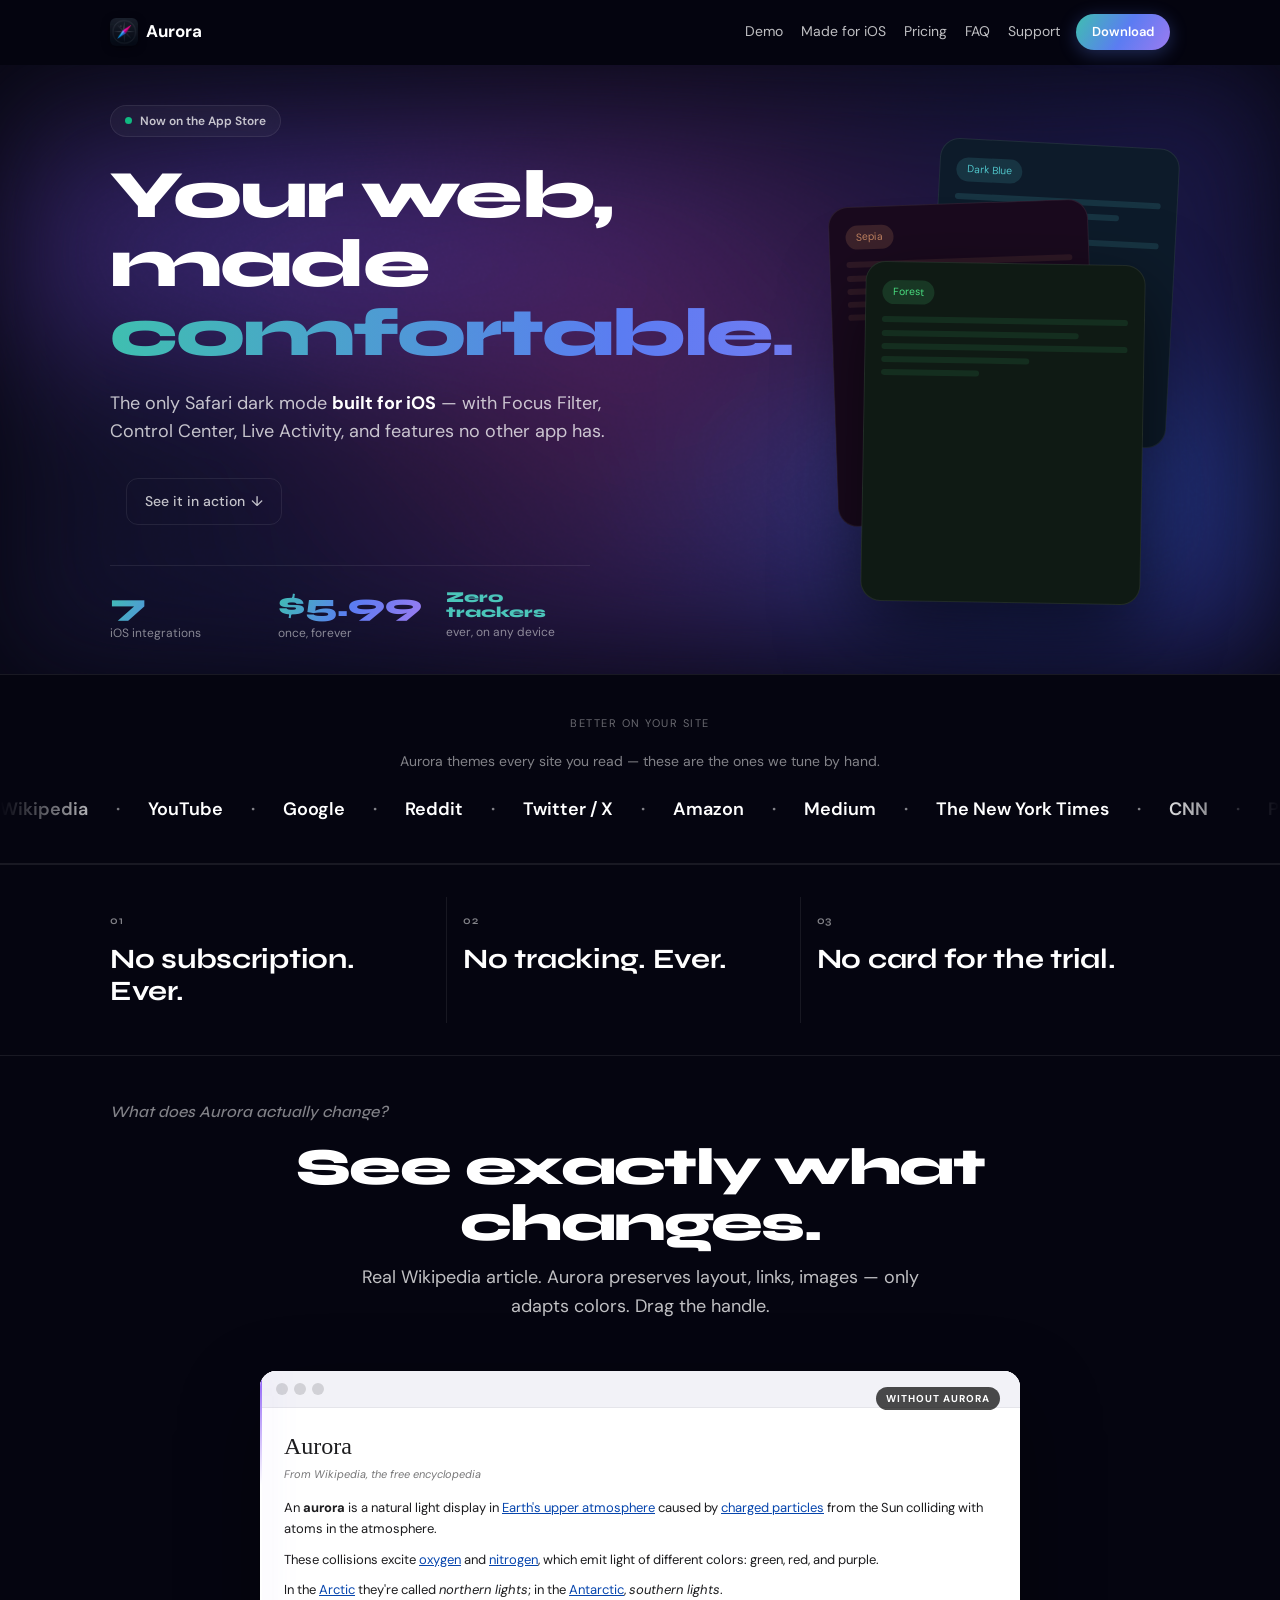
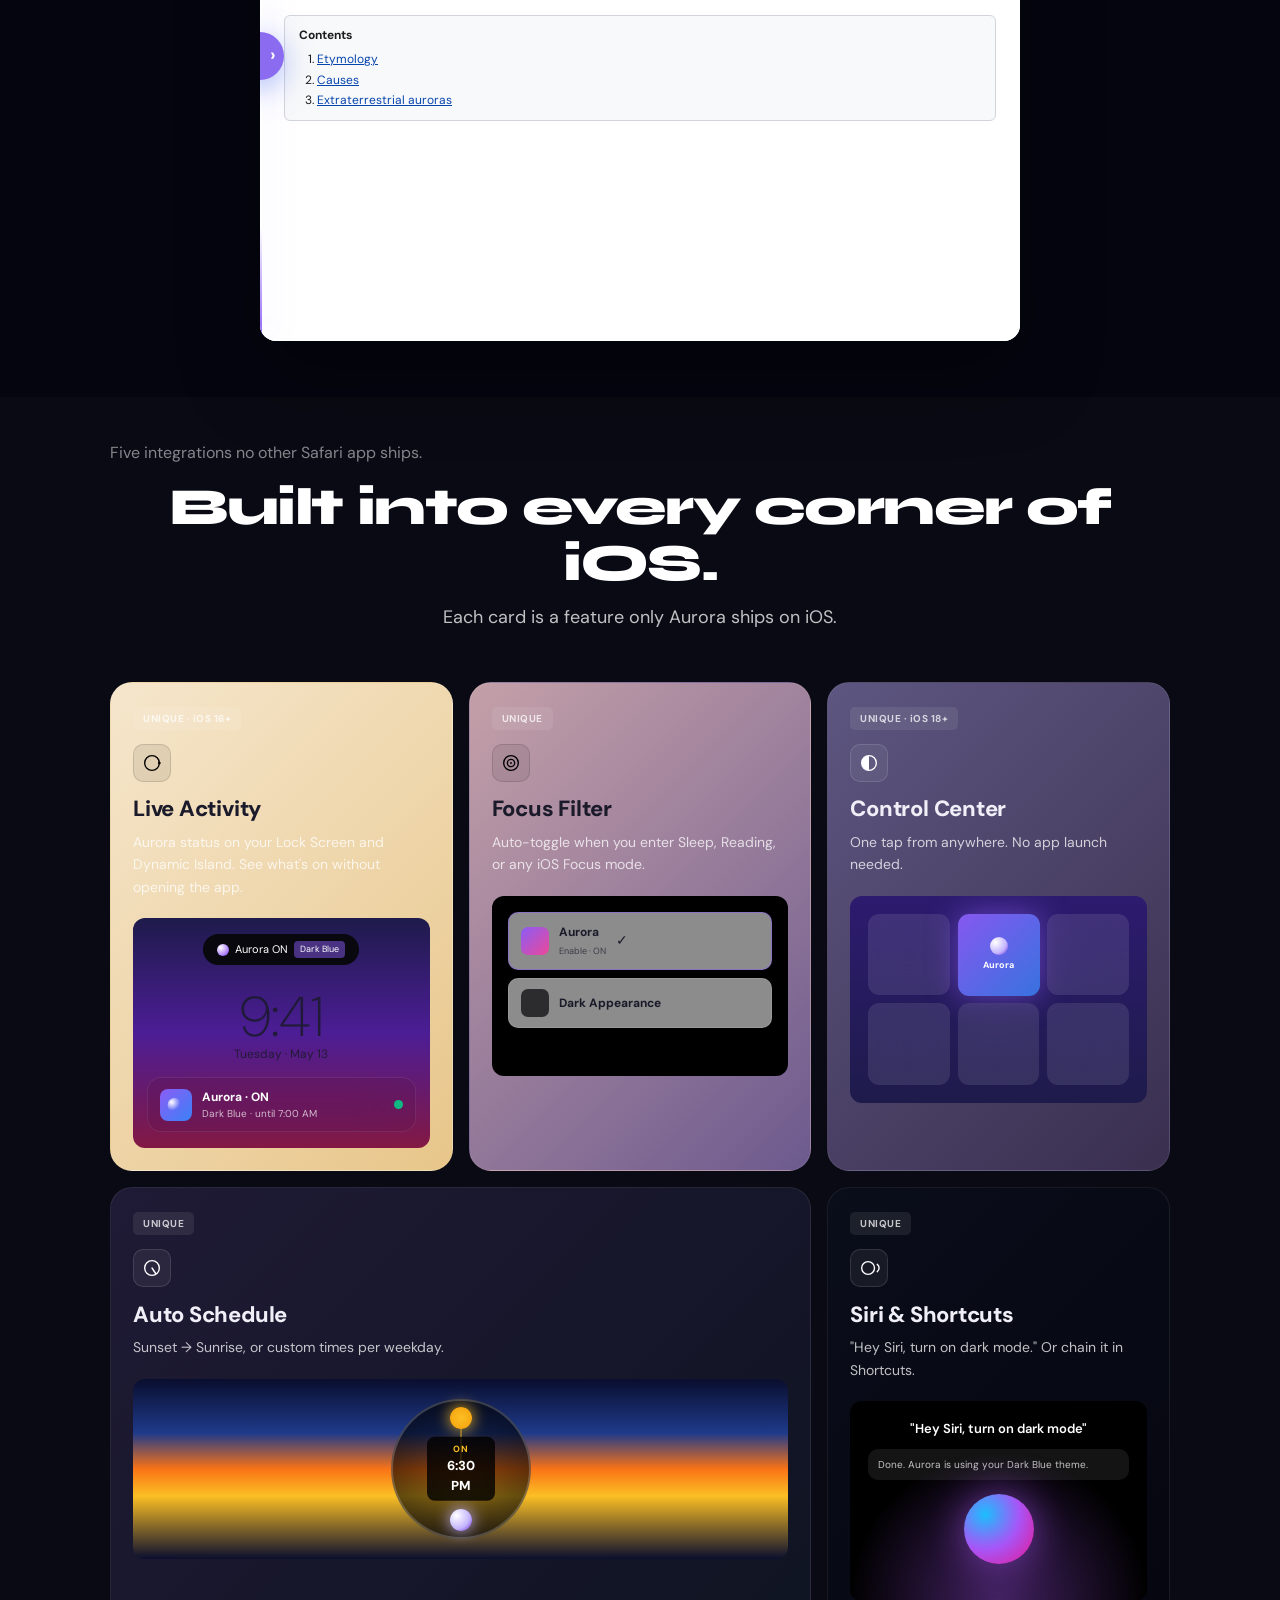
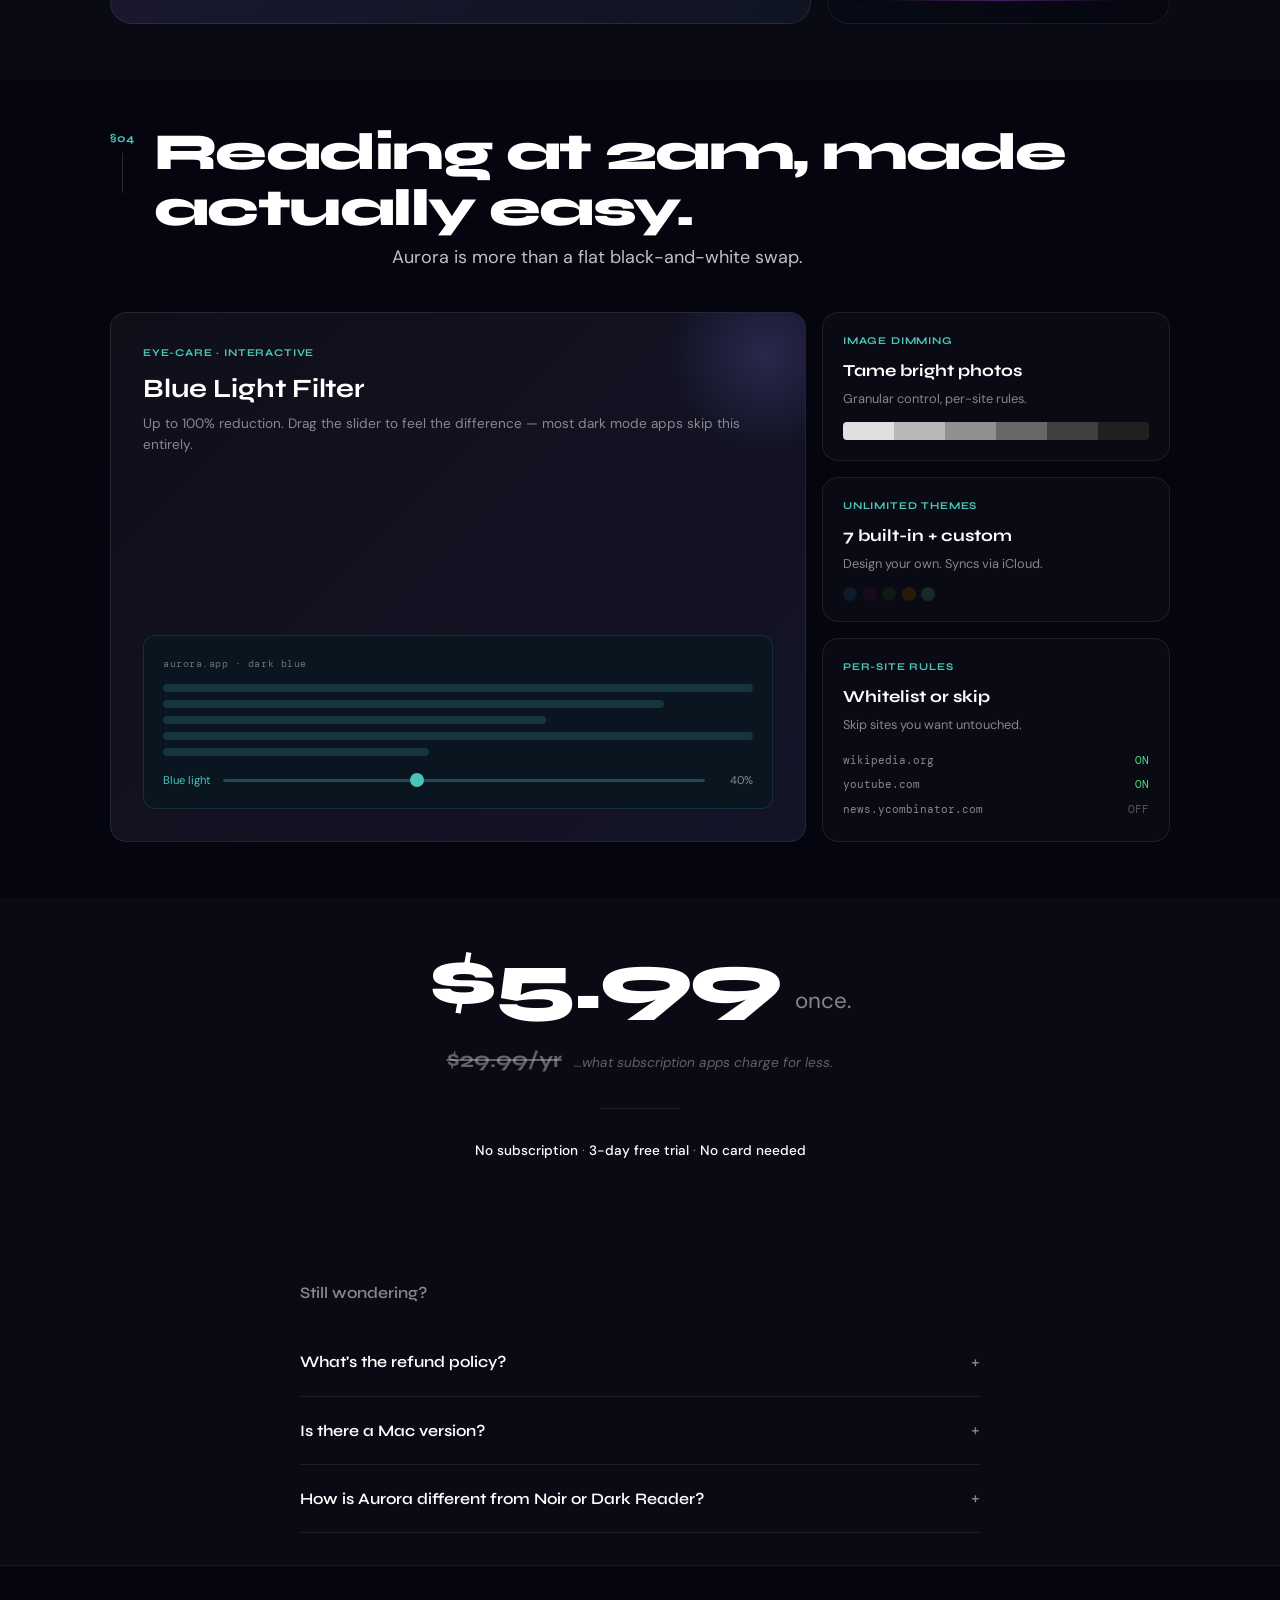
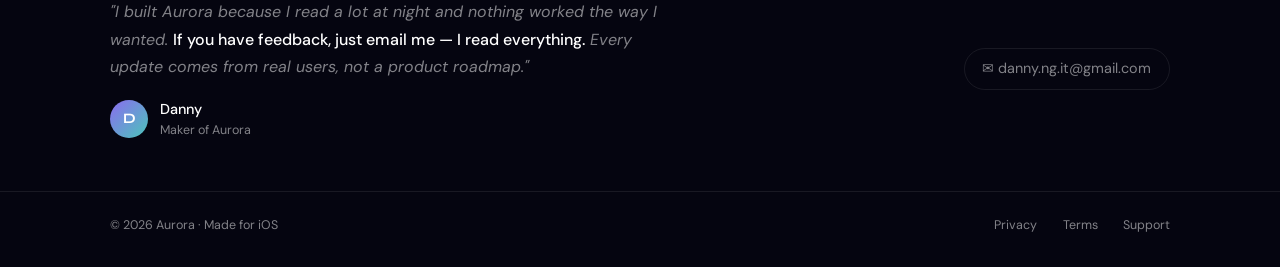
==== index.html @ 55539924 "feat: resolve P0" ====
<!DOCTYPE html>
<html lang="en" class="no-js">
<head>
  <meta charset="UTF-8">
  <meta name="viewport" content="width=device-width, initial-scale=1.0">
  <!-- Strip .no-js immediately so scroll-reveal content stays visible when JS is off/slow. -->
  <script>document.documentElement.classList.remove('no-js');</script>
  <title>Aurora — Safari Dark Themes for iOS</title>
  <meta name="description" content="The only Safari dark mode built for iOS — with Focus Filter, Control Center, Live Activity, and Auto Schedule. Pay once, $5.99 lifetime.">
  <meta name="robots" content="index, follow">

  <meta property="og:title" content="Aurora — Safari Dark Themes for iOS">
  <meta property="og:description" content="The only Safari dark mode built for iOS. Focus Filter, Control Center, Live Activity, Auto Schedule.">
  <meta property="og:type" content="website">
  <meta property="og:url" content="https://datnntqn.github.io/aurora-legal/">
  <meta property="og:image" content="https://datnntqn.github.io/aurora-legal/assets/aurora-icon.png">

  <meta name="twitter:card" content="summary_large_image">
  <meta name="twitter:title" content="Aurora — Safari Dark Themes for iOS">
  <meta name="twitter:description" content="The only Safari dark mode built for iOS.">

  <link rel="icon" type="image/png" href="assets/aurora-icon-128.png">
  <link rel="apple-touch-icon" href="assets/aurora-icon-180.png">
  <link rel="preconnect" href="https://fonts.googleapis.com">
  <link rel="preconnect" href="https://fonts.gstatic.com" crossorigin>
  <link href="https://fonts.googleapis.com/css2?family=Syne:wght@400;500;600;700;800&family=DM+Sans:ital,opsz,wght@0,9..40,300;0,9..40,400;0,9..40,500;0,9..40,700;1,9..40,300&family=DM+Mono:wght@400;500&display=swap" rel="stylesheet">
  <link rel="stylesheet" href="style.css">
</head>
<body>

<!-- NAV -->
<nav class="site-nav">
  <div class="container nav-inner">
    <a href="#hero" class="brand">
      <img src="assets/aurora-icon-128.png" alt="" class="brand-mark">
      <span>Aurora</span>
    </a>
    <div class="nav-links">
      <a href="#features">Demo</a>
      <a href="#made-for-ios">Made for iOS</a>
      <a href="#pricing">Pricing</a>
      <a href="#faq">FAQ</a>
      <a href="support.html">Support</a>
    </div>
    <a href="https://apps.apple.com/us/app/aurora-safari-dark-themes/id6751903540" class="nav-download" data-magnetic>Download</a>
  </div>
</nav>

<!-- HERO — 2 column on desktop, smaller title -->
<header id="hero" class="hero hero-v2">
  <div class="hero-mesh"></div>
  <div class="hero-grain"></div>
  <div class="container hero-v2-inner">

    <div class="hero-copy">
      <div class="hero-eyebrow">
        <span class="hero-dot"></span>
        <span>Now on the App Store</span>
      </div>
      <h1 class="hero-title-v2">
        <span class="word">Your</span>
        <span class="word">web,</span>
        <span class="word">made</span>
        <span class="word gradient-text">comfortable.</span>
      </h1>
      <p class="hero-sub-v2">
        The only Safari dark mode <strong>built for iOS</strong> — with Focus Filter,
        Control Center, Live Activity, and features no other app has.
      </p>

      <div class="hero-cta-v2">
        <a href="https://apps.apple.com/us/app/aurora-safari-dark-themes/id6751903540" class="cta-app-store" data-magnetic>
          <img src="assets/app-store-badge.svg" alt="Download on the App Store" height="52">
        </a>
        <a href="#features" class="cta-secondary cta-link">
          <span>See it in action</span>
          <span class="arrow">↓</span>
        </a>
      </div>

      <div class="hero-stats">
        <div class="hero-stat">
          <div class="hero-stat-num" data-counter="7">0</div>
          <div class="hero-stat-label">iOS integrations</div>
        </div>
        <div class="hero-stat">
          <div class="hero-stat-num">$5.99</div>
          <div class="hero-stat-label">once, forever</div>
        </div>
        <div class="hero-stat">
          <div class="hero-stat-num stat-privacy">Zero trackers</div>
          <div class="hero-stat-label">ever, on any device</div>
        </div>
      </div>
    </div>

    <div class="hero-visual">
      <div class="theme-stack">
        <div class="theme-card c1">
          <div class="tc-pill">Dark Blue</div>
          <div class="tc-bar"></div>
          <div class="tc-bar m"></div>
          <div class="tc-bar s"></div>
          <div class="tc-bar"></div>
          <div class="tc-bar t"></div>
        </div>
        <div class="theme-card c2">
          <div class="tc-pill">Sepia</div>
          <div class="tc-bar"></div>
          <div class="tc-bar s"></div>
          <div class="tc-bar m"></div>
          <div class="tc-bar t"></div>
          <div class="tc-bar"></div>
        </div>
        <div class="theme-card c3">
          <div class="tc-pill">Forest</div>
          <div class="tc-bar"></div>
          <div class="tc-bar m"></div>
          <div class="tc-bar"></div>
          <div class="tc-bar s"></div>
          <div class="tc-bar t"></div>
        </div>
      </div>
    </div>

  </div>
</header>

<!-- BETTER ON YOUR SITE — supported-sites marquee -->
<section class="marquee-section">
  <p class="marquee-label">Better on your site</p>
  <p class="marquee-sub">Aurora themes every site you read — these are the ones we tune by hand.</p>
  <div class="marquee">
    <div class="marquee-track">
      <span>Wikipedia</span><span>·</span>
      <span>YouTube</span><span>·</span>
      <span>Google</span><span>·</span>
      <span>Reddit</span><span>·</span>
      <span>Twitter / X</span><span>·</span>
      <span>Amazon</span><span>·</span>
      <span>Medium</span><span>·</span>
      <span>The New York Times</span><span>·</span>
      <span>CNN</span><span>·</span>
      <span>Pinterest</span><span>·</span>
      <span>IMDb</span><span>·</span>
      <span>Walmart</span><span>·</span>
      <span>Etsy</span><span>·</span>
      <span>Slack</span><span>·</span>
      <!-- duplicate for seamless loop -->
      <span>Wikipedia</span><span>·</span>
      <span>YouTube</span><span>·</span>
      <span>Google</span><span>·</span>
      <span>Reddit</span><span>·</span>
      <span>Twitter / X</span><span>·</span>
      <span>Amazon</span><span>·</span>
      <span>Medium</span><span>·</span>
      <span>The New York Times</span><span>·</span>
      <span>CNN</span><span>·</span>
      <span>Pinterest</span><span>·</span>
      <span>IMDb</span><span>·</span>
      <span>Walmart</span><span>·</span>
      <span>Etsy</span><span>·</span>
      <span>Slack</span>
    </div>
  </div>
</section>

<!-- MANIFESTO — three refusals -->
<section class="manifesto">
  <div class="container manifesto-grid">
    <div class="manifesto-item">
      <div class="manifesto-num">01</div>
      <div class="manifesto-statement">No subscription. Ever.</div>
    </div>
    <div class="manifesto-item">
      <div class="manifesto-num">02</div>
      <div class="manifesto-statement">No tracking. Ever.</div>
    </div>
    <div class="manifesto-item">
      <div class="manifesto-num">03</div>
      <div class="manifesto-statement">No card for the trial.</div>
    </div>
  </div>
</section>

<!-- SEE THE DIFFERENCE — Drag slider -->
<section id="features" class="section-demo section-v2" data-reveal>
  <div class="container">
    <div class="eyebrow-question"><em>What does Aurora actually change?</em></div>
    <h2 class="section-title-v2">See exactly what changes.</h2>
    <p class="section-sub-v2">Real Wikipedia article. Aurora preserves layout, links, images — only adapts colors. Drag the handle.</p>

    <div class="compare-wrap">
      <div class="compare" id="compare">
        <!-- Light layer (bottom) -->
        <div class="compare-side compare-light">
          <div class="compare-label">Without Aurora</div>
          <div class="compare-browser">
            <div class="compare-bar"><span></span><span></span><span></span></div>
            <div class="compare-content compare-content-light">
              <h3>Aurora</h3>
              <p class="muted">From Wikipedia, the free encyclopedia</p>
              <p>An <strong>aurora</strong> is a natural light display in <a>Earth's upper atmosphere</a> caused by <a>charged particles</a> from the Sun colliding with atoms in the atmosphere.</p>
              <p>These collisions excite <a>oxygen</a> and <a>nitrogen</a>, which emit light of different colors: green, red, and purple.</p>
              <p>In the <a>Arctic</a> they're called <em>northern lights</em>; in the <a>Antarctic</a>, <em>southern lights</em>.</p>
              <div class="compare-callout">
                <strong>Contents</strong>
                <ol><li><a>Etymology</a></li><li><a>Causes</a></li><li><a>Extraterrestrial auroras</a></li></ol>
              </div>
            </div>
          </div>
        </div>
        <!-- Dark layer (top, clipped) -->
        <div class="compare-side compare-dark">
          <div class="compare-label dark-label">With Aurora · Dark Blue</div>
          <div class="compare-browser dark">
            <div class="compare-bar dark"><span></span><span></span><span></span></div>
            <div class="compare-content compare-content-dark">
              <h3>Aurora</h3>
              <p class="muted">From Wikipedia, the free encyclopedia</p>
              <p>An <strong>aurora</strong> is a natural light display in <a>Earth's upper atmosphere</a> caused by <a>charged particles</a> from the Sun colliding with atoms in the atmosphere.</p>
              <p>These collisions excite <a>oxygen</a> and <a>nitrogen</a>, which emit light of different colors: green, red, and purple.</p>
              <p>In the <a>Arctic</a> they're called <em>northern lights</em>; in the <a>Antarctic</a>, <em>southern lights</em>.</p>
              <div class="compare-callout dark">
                <strong>Contents</strong>
                <ol><li><a>Etymology</a></li><li><a>Causes</a></li><li><a>Extraterrestrial auroras</a></li></ol>
              </div>
            </div>
          </div>
        </div>
        <!-- Drag handle -->
        <div class="compare-handle" id="compare-handle">
          <div class="compare-handle-bar"></div>
          <div class="compare-handle-knob">
            <span class="arrow-left">‹</span>
            <span class="arrow-right">›</span>
          </div>
        </div>
      </div>
    </div>
  </div>
</section>

<!-- MADE FOR iOS — Bento grid -->
<section id="made-for-ios" class="section-ios section-v2">
  <div class="container">
    <p class="eyebrow-sentence">Five integrations no other Safari app ships.</p>
    <h2 class="section-title-v2">Built into every corner of iOS.</h2>
    <p class="section-sub-v2">Each card is a feature only Aurora ships on iOS.</p>

    <div class="bento">
      <!-- Big card: Live Activity (spans 2x1 on desktop) -->
      <article class="bento-card bento-1" data-reveal data-tilt>
        <span class="bento-tag">UNIQUE · iOS 16+</span>
        <div class="moon-icon">
          <img src="assets/icons/moon-1.svg" alt="">
        </div>
        <h3 class="bento-h">
          Live Activity
        </h3>
        <p class="bento-p">Aurora status on your Lock Screen and Dynamic Island. See what's on without opening the app.</p>
        <div class="bento-mockup bento-mockup-lock">
          <div class="bento-island">
            <span class="bento-island-moon"></span>
            <span class="bento-island-text">Aurora ON</span>
            <span class="bento-island-pill">Dark Blue</span>
          </div>
          <div class="bento-lock-time">9:41</div>
          <div class="bento-lock-date">Tuesday · May 13</div>
          <div class="bento-live">
            <div class="bento-live-icon"></div>
            <div class="bento-live-text">
              <div class="bento-live-t">Aurora · ON</div>
              <div class="bento-live-s">Dark Blue · until 7:00 AM</div>
            </div>
            <div class="bento-live-dot"></div>
          </div>
        </div>
      </article>

      <!-- Focus Filter -->
      <article class="bento-card bento-2" data-reveal data-tilt>
        <span class="bento-tag">UNIQUE</span>
        <div class="moon-icon">
          <img src="assets/icons/moon-2.svg" alt="">
        </div>
        <h3 class="bento-h">
          Focus Filter
        </h3>
        <p class="bento-p">Auto-toggle when you enter Sleep, Reading, or any iOS Focus mode.</p>
        <div class="bento-mockup bento-mockup-focus">
          <div class="bento-focus-row">
            <div class="bento-focus-icon"></div>
            <div class="bento-focus-label">
              <strong>Aurora</strong>
              <span>Enable · ON</span>
            </div>
            <span class="bento-focus-check">✓</span>
          </div>
          <div class="bento-focus-row dim">
            <div class="bento-focus-icon dim"></div>
            <div class="bento-focus-label">
              <strong>Dark Appearance</strong>
            </div>
          </div>
        </div>
      </article>

      <!-- Control Center -->
      <article class="bento-card bento-3" data-reveal data-tilt>
        <span class="bento-tag">UNIQUE · iOS 18+</span>
        <div class="moon-icon">
          <img src="assets/icons/moon-3.svg" alt="">
        </div>
        <h3 class="bento-h">
          Control Center
        </h3>
        <p class="bento-p">One tap from anywhere. No app launch needed.</p>
        <div class="bento-mockup bento-mockup-cc">
          <div class="bento-cc-grid">
            <div class="bento-cc-tile"></div>
            <div class="bento-cc-tile bento-cc-aurora">
              <div class="bento-cc-moon"></div>
              <span>Aurora</span>
            </div>
            <div class="bento-cc-tile"></div>
            <div class="bento-cc-tile"></div>
            <div class="bento-cc-tile"></div>
            <div class="bento-cc-tile"></div>
          </div>
        </div>
      </article>

      <!-- Auto Schedule -->
      <article class="bento-card bento-4" data-reveal data-tilt>
        <span class="bento-tag">UNIQUE</span>
        <div class="moon-icon">
          <img src="assets/icons/moon-4.svg" alt="">
        </div>
        <h3 class="bento-h">
          Auto Schedule
        </h3>
        <p class="bento-p">Sunset → Sunrise, or custom times per weekday.</p>
        <div class="bento-mockup bento-mockup-sched">
          <div class="bento-clock">
            <div class="bento-clock-hand"></div>
            <div class="bento-clock-sun"></div>
            <div class="bento-clock-moon"></div>
            <div class="bento-clock-center">
              <div class="bento-clock-label">ON</div>
              <div class="bento-clock-time">6:30 PM</div>
            </div>
          </div>
        </div>
      </article>

      <!-- Siri & Shortcuts -->
      <article class="bento-card bento-5" data-reveal data-tilt>
        <span class="bento-tag">UNIQUE</span>
        <div class="moon-icon">
          <img src="assets/icons/moon-5.svg" alt="">
        </div>
        <h3 class="bento-h">
          Siri &amp; Shortcuts
        </h3>
        <p class="bento-p">"Hey Siri, turn on dark mode." Or chain it in Shortcuts.</p>
        <div class="bento-mockup bento-mockup-siri">
          <div class="bento-siri-quote">"Hey Siri, turn on dark mode"</div>
          <div class="bento-siri-reply">Done. Aurora is using your Dark Blue theme.</div>
          <div class="bento-siri-orb"></div>
        </div>
      </article>
    </div>
  </div>
</section>

<!-- EYE CARE -->
<section class="section-eyecare section-v2">
  <div class="container">
    <div class="section-marker-wrap">
      <div class="section-marker">
        <div class="section-marker-num">§04</div>
        <div class="section-marker-rule"></div>
      </div>
      <div>
        <h2 class="section-title-v2 eyecare-headline">Reading at 2am, made actually easy.</h2>
        <p class="section-sub-v2 eyecare-sub">Aurora is more than a flat black-and-white swap.</p>
      </div>
    </div>

    <div class="eyecare-grid">
      <!-- Hero feature: Blue Light Filter with live interactive slider -->
      <div class="feat-card hero" id="blfDemo" data-reveal>
        <div>
          <div class="feat-label">Eye-care · Interactive</div>
          <h3 class="feat-title">Blue Light Filter</h3>
          <p class="feat-desc">Up to 100% reduction. Drag the slider to feel the difference — most dark mode apps skip this entirely.</p>
        </div>
        <div class="blf-demo">
          <div class="blf-url">aurora.app · dark blue</div>
          <div class="blf-line" id="l1"></div>
          <div class="blf-line m" id="l2"></div>
          <div class="blf-line s" id="l3"></div>
          <div class="blf-line" id="l4"></div>
          <div class="blf-line t" id="l5"></div>
          <div class="blf-row">
            <label class="blf-row-label" for="blfSlider">Blue light</label>
            <input type="range" class="blf-slider" id="blfSlider" min="0" max="100" value="40">
            <span class="blf-pct" id="blfPct">40%</span>
          </div>
        </div>
      </div>

      <div class="support-stack">
        <div class="feat-card sm" data-reveal>
          <div class="feat-label">Image Dimming</div>
          <h4 class="feat-title sm">Tame bright photos</h4>
          <p class="feat-desc sm">Granular control, per-site rules.</p>
          <div class="cue-swatches">
            <div style="background:#E0E0E0;"></div>
            <div style="background:#B8B8B8;"></div>
            <div style="background:#909090;"></div>
            <div style="background:#686868;"></div>
            <div style="background:#404040;"></div>
            <div style="background:#202020;"></div>
          </div>
        </div>
        <div class="feat-card sm" data-reveal>
          <div class="feat-label">Unlimited Themes</div>
          <h4 class="feat-title sm">7 built-in + custom</h4>
          <p class="feat-desc sm">Design your own. Syncs via iCloud.</p>
          <div class="cue-dots">
            <div style="background:#0D1B2A;"></div>
            <div style="background:#1A0A1E;"></div>
            <div style="background:#0F1A14;"></div>
            <div style="background:#2A1A0D;"></div>
            <div style="background:#1A2A28;"></div>
          </div>
        </div>
        <div class="feat-card sm" data-reveal>
          <div class="feat-label">Per-Site Rules</div>
          <h4 class="feat-title sm">Whitelist or skip</h4>
          <p class="feat-desc sm">Skip sites you want untouched.</p>
          <div class="cue-list">
            <div><span>wikipedia.org</span> <span class="on">ON</span></div>
            <div><span>youtube.com</span> <span class="on">ON</span></div>
            <div><span>news.ycombinator.com</span> <span class="off">OFF</span></div>
          </div>
        </div>
      </div>
    </div>
  </div>
</section>

<!-- PRICING -->
<section id="pricing" class="section-pricing section-v2">
  <div class="container">
    <div class="price-block">
      <div class="price-row-main">
        <div class="price-main">$5.99</div>
        <div class="price-once">once.</div>
      </div>
      <div class="price-compare">
        <div class="price-strike">$29.99/yr</div>
        <div class="price-caption">…what subscription apps charge for less.</div>
      </div>
      <div class="price-divider"></div>
      <p class="price-guarantees"><b>No subscription</b> · <b>3-day free trial</b> · <b>No card needed</b></p>
      <a href="https://apps.apple.com/us/app/aurora-safari-dark-themes/id6751903540" class="price-cta" data-magnetic>
        <img src="assets/app-store-badge.svg" alt="Download on the App Store" height="48">
      </a>
    </div>

    <div id="faq" class="faq-block">
      <div class="faq-eyebrow">Still wondering?</div>
      <details class="faq-item" data-reveal>
        <summary>What's the refund policy?</summary>
        <p>Standard Apple App Store refund policy. The 3-day free trial requires no payment info, so you can try before you buy.</p>
      </details>
      <details class="faq-item" data-reveal>
        <summary>Is there a Mac version?</summary>
        <p>Currently iOS and iPadOS only. Mac support is being evaluated.</p>
      </details>
      <details class="faq-item" data-reveal>
        <summary>How is Aurora different from Noir or Dark Reader?</summary>
        <p>Aurora is the only Safari dark mode built specifically for iOS — with Focus Filter, Control Center widget, Live Activity, Auto Schedule, and Siri/Shortcuts integration. Tested and stable on iOS 18+.</p>
      </details>
    </div>
  </div>
</section>

<!-- FOUNDER NOTE -->
<section class="founder-section">
  <div class="container founder-inner">
    <div class="founder-quote">
      <p>"I built Aurora because I read a lot at night and nothing worked the way I wanted.
        <strong>If you have feedback, just email me — I read everything.</strong>
        Every update comes from real users, not a product roadmap."</p>
      <div class="founder-sig">
        <div class="founder-avatar">D</div>
        <div>
          <div class="founder-name">Danny</div>
          <div class="founder-handle">Maker of Aurora</div>
        </div>
      </div>
    </div>
    <div class="founder-contact">
      <a href="mailto:danny.ng.it@gmail.com">✉ danny.ng.it@gmail.com</a>
    </div>
  </div>
</section>

<!-- MINIMAL FOOTER -->
<footer class="site-footer-min">
  <div class="container site-footer-inner">
    <div>© 2026 Aurora · Made for iOS</div>
    <div class="site-footer-links">
      <a href="privacy.html">Privacy</a>
      <a href="terms.html">Terms</a>
      <a href="support.html">Support</a>
    </div>
  </div>
</footer>

<script src="script.js"></script>
</body>
</html>
---- style.css ----
/* ==========================================================================
   safari-legal — shared stylesheet for Aurora marketing + legal site
   Vanilla CSS, no framework. Aurora dark gradient theme.
   ========================================================================== */

/* ---------- 1. Color tokens ---------- */
:root {
  --bg-base: #050510;
  --bg-elevated: #0a0a14;
  --bg-gradient-1: #1e1b4b;
  --bg-gradient-2: #4c1d95;
  --bg-card: rgba(255,255,255,0.04);
  --bg-card-hover: rgba(255,255,255,0.06);
  --border-card: rgba(255,255,255,0.08);
  --border-strong: rgba(255,255,255,0.15);

  --brand-blue: #3b82f6;
  --brand-purple: #8b5cf6;
  --brand-pink: #ec4899;
  --brand-cyan: #06b6d4;
  --brand-yellow: #fbbf24;
  --brand-orange: #f59e0b;
  --brand-green: #10b981;
  --brand-teal: #14b8a6;
  --brand-red: #ef4444;

  --text-primary: #ffffff;
  --text-secondary: rgba(255,255,255,0.75);
  --text-tertiary: rgba(255,255,255,0.5);
  --text-muted: rgba(255,255,255,0.4);

  --accent-link: #4d8fff;
  --success: #10b981;
  --danger: #ef4444;

  --radius-sm: 8px;
  --radius-md: 12px;
  --radius-lg: 16px;
  --radius-xl: 22px;
  --radius-2xl: 32px;

  /* Short aliases used by the redesign's new sections (manifesto, hero
     theme-stack, iOS bento, eye-care, pricing, founder). Map onto the
     longer brand tokens above so the design system stays single-sourced. */
  --bg: var(--bg-base);
  --bg2: var(--bg-elevated);
  --bg3: var(--bg-card);
  --border: var(--border-card);
  --text: var(--text-primary);
  --muted: var(--text-tertiary);
  --accent: #8b6cf0;          /* single solid brand accent (slightly desaturated violet) */
  --accent2: #4bc5ba;         /* secondary accent — calm aurora teal, <80% sat */
  --pink: var(--brand-pink);

  /* The one canonical Aurora gradient — northern-lights teal → indigo → violet.
     Used ONLY in the hero and the primary download CTA. Everything else uses a
     single solid accent so the gradient stays a signature, not a default. */
  --aurora-grad: linear-gradient(120deg, #3fbfb0 0%, #5b7cf2 52%, #9b7bf0 100%);

  /* Tinted shadow + focus ring, so depth carries the brand hue instead of pure black. */
  --shadow-brand: 24px rgba(91,124,242,0.28);
  --focus-ring: #7c8cff;
}

/* ---------- 2. Reset / base ---------- */
*, *::before, *::after { box-sizing: border-box; }
html { scroll-behavior: smooth; }
body {
  margin: 0;
  font-family: 'DM Sans', -apple-system, BlinkMacSystemFont, "Segoe UI", Roboto, sans-serif;
  background: var(--bg-base);
  color: var(--text-primary);
  line-height: 1.5;
  -webkit-font-smoothing: antialiased;
  text-rendering: optimizeLegibility;
}
a { color: inherit; text-decoration: none; }
img { max-width: 100%; height: auto; display: block; }
button { font-family: inherit; cursor: pointer; }

/* Keyboard focus ring — visible for tab users, suppressed for mouse clicks. */
:focus-visible {
  outline: 2px solid var(--focus-ring);
  outline-offset: 3px;
  border-radius: 4px;
}

/* ---------- 3. Typography ---------- */
h1, h2, h3, h4 { margin: 0; line-height: 1.2; font-weight: 800; }
p { margin: 0; }

/* ---------- 4. Layout container ---------- */
.container {
  max-width: 1100px;
  margin: 0 auto;
  padding: 0 20px;
}

/* ---------- 5. Nav bar (sticky) ---------- */
.site-nav {
  position: sticky;
  top: 0;
  z-index: 100;
  background: rgba(5,5,16,0.7);
  backdrop-filter: blur(20px);
  -webkit-backdrop-filter: blur(20px);
  border-bottom: 1px solid transparent;
  transition: background 0.3s, border-color 0.3s;
}
.site-nav.scrolled {
  background: rgba(5,5,16,0.92);
  border-bottom-color: var(--border-card);
}
.nav-inner {
  display: flex;
  align-items: center;
  gap: 16px;
  padding-top: 14px;
  padding-bottom: 14px;
}
.brand {
  display: flex;
  align-items: center;
  gap: 8px;
  font-weight: 700;
  font-size: 17px;
}
.brand-mark {
  width: 28px;
  height: 28px;
  border-radius: 6px;
  box-shadow: 0 2px 8px rgba(0,0,0,0.4);
}
.nav-links {
  display: flex;
  gap: 18px;
  margin-left: auto;
  font-size: 14px;
  color: var(--text-secondary);
}
.nav-links a:hover { color: var(--text-primary); }
.nav-download {
  background: var(--aurora-grad);
  color: white;
  padding: 8px 16px;
  border-radius: 999px;
  font-size: 13px;
  font-weight: 600;
  box-shadow: 0 4px 18px rgba(91,124,242,0.32);
  transition: transform 0.2s, box-shadow 0.2s;
}
.nav-download:hover {
  transform: translateY(-1px);
  box-shadow: 0 8px 26px rgba(91,124,242,0.42);
}
.nav-download:active { transform: translateY(0); }
@media (max-width: 768px) {
  .nav-links { display: none; }
}

/* ---------- 6. Hero section ---------- */
.hero {
  position: relative;
  background: linear-gradient(135deg, var(--bg-elevated) 0%, var(--bg-gradient-1) 40%, var(--bg-gradient-2) 100%);
  padding: 36px 0 24px;
  overflow: hidden;
}
.cta-app-store {
  display: inline-block;
  position: relative;
  overflow: hidden;
  border-radius: var(--radius-md);
}
.cta-app-store::after {
  content: "";
  position: absolute;
  inset: 0;
  background: linear-gradient(90deg, transparent, rgba(255,255,255,0.15), transparent);
  transform: translateX(-100%);
  animation: sweep 3.5s infinite;
  pointer-events: none;
}
.cta-secondary {
  color: var(--text-secondary);
  font-size: 14px;
  font-weight: 500;
  padding: 8px 14px;
  border: 1px solid var(--border-card);
  border-radius: var(--radius-md);
}
.cta-secondary:hover { background: var(--bg-card); }


/* ---------- 7. Section common ---------- */
.section-title {
  font-family: 'Syne', sans-serif;
  font-size: clamp(28px, 4vw, 38px);
  font-weight: 800;
  letter-spacing: -0.02em;
  text-align: center;
  margin-bottom: 8px;
  color: var(--text-primary);
}
.section-sub {
  font-size: 15px;
  color: var(--text-tertiary);
  text-align: center;
  max-width: 560px;
  margin: 0 auto 36px;
}
.section-badge-only-aurora {
  display: inline-block;
  font-size: 11px;
  font-weight: 800;
  letter-spacing: 1px;
  padding: 5px 12px;
  border-radius: 6px;
  background: linear-gradient(90deg, var(--brand-yellow), var(--brand-orange));
  color: black;
  margin-bottom: 14px;
}

/* Center alignment helper */
.center { text-align: center; }

/* ---------- 8. Section padding ---------- */
.section-demo,
.section-ios,
.section-eyecare,
.section-pricing {
  padding: 36px 0;
}
.section-demo { background: var(--bg-base); }
.section-ios { background: var(--bg-elevated); }
.section-eyecare { background: var(--bg-base); }
.section-pricing {
  background: var(--bg-elevated);
  text-align: center;
}

.feat-icon { width: 24px; height: 24px; filter: invert(1) opacity(0.9); }

/* ---------- 10. Wikipedia link styles ---------- */
.wiki-link { color: #0645ad; text-decoration: underline; transition: color 0.6s; }
.iphone.dark .wiki-link { color: #4d8fff; }
.wiki-link-red { color: #ba0000; }
.iphone.dark .wiki-link-red { color: #ff7a7a; }


/* ---------- 15. Legal pages (privacy/terms/support) ---------- */
.legal-page {
  background: linear-gradient(180deg, var(--bg-elevated) 0%, var(--bg-base) 50%);
  padding: 60px 0 80px;
  min-height: 70vh;
}
.legal-container {
  max-width: 720px;
}
.legal-page h1 { font-size: 38px; margin-bottom: 8px; }
.legal-updated { color: var(--text-tertiary); font-size: 13px; margin-bottom: 32px; }
.legal-page section { margin-bottom: 28px; }
.legal-page section h2 { font-size: 20px; margin-bottom: 10px; color: var(--brand-purple); }
.legal-page section h2:hover { filter: brightness(1.2); }
.legal-page section p, .legal-page section li {
  font-size: 15px;
  color: var(--text-secondary);
  line-height: 1.7;
  margin-bottom: 10px;
}
.legal-page section ul { padding-left: 22px; }

/* Bug template (support page) */
.bug-template {
  background: rgba(0,0,0,0.3);
  border: 1px solid var(--border-card);
  border-radius: var(--radius-md);
  padding: 16px;
  font-family: "SF Mono", Monaco, monospace;
  font-size: 13px;
  color: var(--text-secondary);
  white-space: pre-wrap;
  margin: 16px 0;
}

/* ---------- 16. Animations ---------- */
@keyframes float {
  0%, 100% { transform: translateY(0); }
  50% { transform: translateY(-20px); }
}
@keyframes sweep {
  0%, 30% { transform: translateX(-100%); }
  60%, 100% { transform: translateX(200%); }
}
@keyframes orb-pulse {
  0%, 100% { transform: scale(1); }
  50% { transform: scale(1.08); }
}
@keyframes pulse-glow {
  0%, 100% { box-shadow: 0 0 0 0 rgba(139,92,246,0.6); }
  50% { box-shadow: 0 0 0 6px rgba(139,92,246,0); }
}

/* Scroll-reveal */
[data-reveal] {
  opacity: 0;
  transform: translateY(20px);
  transition: opacity 0.6s ease, transform 0.6s ease;
}
[data-reveal].in-view {
  opacity: 1;
  transform: translateY(0);
}

/* ---------- 17. Responsive tweaks ---------- */
@media (max-width: 600px) {
  .hero { padding: 28px 0 18px; }
}

/* ==========================================================================
   18. iOS UI mockups (inside Made-for-iOS phone-mini screens)
   ========================================================================== */

/* Focus Filter — iOS Settings screen */
.ios-settings {
  background: #000;
  color: white;
  padding: 38px 12px 12px;
  font-size: 10px;
}
.ios-status { display: flex; justify-content: space-between; font-size: 9px; opacity: 0.7; padding: 0 4px 8px; }
.ios-nav-back { color: #0a84ff; font-size: 11px; margin-bottom: 8px; }
.ios-title { font-size: 18px; font-weight: 700; margin-bottom: 12px; }
.ios-section-h { font-size: 9px; opacity: 0.5; text-transform: uppercase; margin: 8px 0 4px; padding-left: 8px; }
.ios-row {
  display: flex; align-items: center; gap: 8px;
  background: rgba(255,255,255,0.08);
  padding: 9px 10px;
  border-radius: 8px;
  margin-bottom: 4px;
  font-size: 11px;
}
.ios-row.aurora-row {
  background: linear-gradient(90deg, rgba(139,92,246,0.25), rgba(59,130,246,0.15));
  border: 1px solid rgba(139,92,246,0.5);
  animation: pulse-glow 2s infinite;
}
.ios-icon-square {
  width: 22px; height: 22px; border-radius: 5px;
  display: flex; align-items: center; justify-content: center;
  font-size: 12px; flex-shrink: 0;
}
.ios-icon-square.focus-icon { background: linear-gradient(135deg, var(--brand-purple), var(--brand-pink)); }
.ios-icon-square.sys-icon { background: #1c1c1e; }
.ios-row-body { flex: 1; }
.ios-row-title { font-weight: 600; }
.ios-row-sub { font-size: 8px; opacity: 0.7; }
.ios-check { color: var(--success); font-weight: 700; }
.ios-tip {
  margin-top: 10px;
  padding: 8px;
  background: rgba(139,92,246,0.15);
  border-radius: 6px;
  font-size: 8px;
  opacity: 0.85;
}

/* Control Center mockup */
.ios-cc {
  background: linear-gradient(180deg, #2d1b6f 0%, #1e1b4b 100%);
  padding: 38px 12px 12px;
  position: relative;
  color: white;
}
.cc-statusbar { display: flex; justify-content: space-between; font-size: 10px; padding: 0 4px 12px; }
.cc-grid { display: grid; gap: 8px; }
.cc-slider {
  background: rgba(120,120,128,0.4);
  border-radius: 12px;
  height: 22px;
  position: relative;
  backdrop-filter: blur(20px);
}
.cc-slider::after {
  content: ""; position: absolute; left: 4px; right: 50%; top: 4px; bottom: 4px;
  background: white; border-radius: 8px;
}
.cc-toggle-row { display: grid; grid-template-columns: 1fr 1fr 1fr; gap: 6px; }
.cc-toggle {
  background: rgba(120,120,128,0.3);
  border-radius: 12px;
  padding: 8px;
  font-size: 8px;
  display: flex; flex-direction: column; align-items: center; gap: 3px;
  backdrop-filter: blur(20px);
}
.cc-toggle.aurora-active {
  background: linear-gradient(135deg, rgba(139,92,246,0.95), rgba(59,130,246,0.85));
  box-shadow: 0 0 16px rgba(139,92,246,0.6);
  animation: pulse-glow 2s infinite;
}
.cc-toggle .icon-big { font-size: 18px; }


/* Lock Screen + Live Activity + Dynamic Island */
.ios-lockscreen {
  background: linear-gradient(180deg, #1e1b4b 0%, #4c1d95 50%, #831843 100%);
  padding: 14px 12px 12px;
  position: relative;
  color: white;
  display: flex; flex-direction: column;
  height: 100%;
}
.dynamic-island {
  background: #000;
  border-radius: 18px;
  padding: 6px 12px;
  font-size: 9px;
  align-self: center;
  margin-bottom: 16px;
}
.lock-time { font-size: 52px; font-weight: 200; text-align: center; line-height: 1; margin-top: 8px; }
.lock-date { font-size: 11px; text-align: center; opacity: 0.85; margin-bottom: 14px; }
.live-activity {
  background: rgba(0,0,0,0.45);
  backdrop-filter: blur(24px);
  border-radius: 16px;
  padding: 10px 12px;
  border: 1px solid rgba(255,255,255,0.08);
  display: flex; align-items: center; gap: 10px;
  margin-top: auto;
}
.live-icon {
  width: 30px; height: 30px; border-radius: 7px;
  background: linear-gradient(135deg, var(--brand-purple), var(--brand-blue));
  display: flex; align-items: center; justify-content: center;
  font-size: 14px;
}
.live-text { flex: 1; font-size: 10px; }
.live-title { font-weight: 700; }
.live-sub { opacity: 0.7; font-size: 8px; }
.live-dot {
  width: 8px; height: 8px; border-radius: 50%; background: var(--success);
  animation: pulse-dot 2s infinite;
}
@keyframes pulse-dot {
  0%, 100% { box-shadow: 0 0 0 0 rgba(16,185,129,0.7); }
  70% { box-shadow: 0 0 0 8px rgba(16,185,129,0); }
}

/* ==========================================================================
   19. V2 components — index.html redesign
   Inspired by Linear / Vercel / Apple / Raycast app landing pages.
   ========================================================================== */

/* ---------- Hero V2 — 2-col on desktop ---------- */
.hero-v2 {
  position: relative;
  background: var(--bg-base);
  padding: 40px 0 32px;
  overflow: hidden;
}
.hero-mesh {
  position: absolute;
  inset: 0;
  background:
    radial-gradient(ellipse 80% 50% at 20% 30%, rgba(139,92,246,0.35), transparent 60%),
    radial-gradient(ellipse 60% 50% at 80% 70%, rgba(59,130,246,0.30), transparent 60%),
    radial-gradient(ellipse 50% 80% at 50% 50%, rgba(236,72,153,0.20), transparent 70%),
    linear-gradient(135deg, var(--bg-elevated) 0%, var(--bg-gradient-1) 100%);
  filter: blur(60px) saturate(1.2);
  pointer-events: none;
  animation: mesh-drift 20s ease-in-out infinite, mesh-breathe 14s ease-in-out infinite alternate;
  translate: 0 var(--mesh-shift, 0);
}
.hero-grain {
  position: absolute;
  inset: 0;
  background-image: url("data:image/svg+xml,%3Csvg viewBox='0 0 200 200' xmlns='http://www.w3.org/2000/svg'%3E%3Cfilter id='n'%3E%3CfeTurbulence type='fractalNoise' baseFrequency='0.9' numOctaves='2'/%3E%3CfeColorMatrix values='0 0 0 0 1  0 0 0 0 1  0 0 0 0 1  0 0 0 0.08 0'/%3E%3C/filter%3E%3Crect width='100%25' height='100%25' filter='url(%23n)'/%3E%3C/svg%3E");
  opacity: 0.6;
  pointer-events: none;
  mix-blend-mode: overlay;
  translate: 0 var(--grain-shift, 0);
}
@keyframes mesh-drift {
  0%, 100% { transform: scale(1) translate(0, 0); }
  33% { transform: scale(1.05) translate(20px, -20px); }
  66% { transform: scale(0.98) translate(-15px, 15px); }
}
@keyframes mesh-breathe {
  from { filter: blur(60px) saturate(1.2) hue-rotate(0deg); }
  to   { filter: blur(70px) saturate(1.35) hue-rotate(18deg); }
}
.hero-v2-inner {
  position: relative;
  display: grid;
  gap: 60px;
  align-items: center;
  grid-template-columns: 1fr;
}
@media (min-width: 900px) { .hero-v2-inner { grid-template-columns: 1.1fr 1fr; gap: 40px; } }

.hero-eyebrow {
  display: inline-flex;
  align-items: center;
  gap: 8px;
  font-size: 12px;
  font-weight: 600;
  color: var(--text-secondary);
  background: var(--bg-card);
  border: 1px solid var(--border-card);
  padding: 6px 14px;
  border-radius: 999px;
  margin-bottom: 24px;
  backdrop-filter: blur(8px);
}
.hero-dot {
  width: 7px; height: 7px; border-radius: 50%;
  background: var(--success);
  box-shadow: 0 0 0 0 rgba(16,185,129,0.7);
  animation: pulse-dot 2s infinite;
}

.hero-title-v2 {
  font-family: 'Syne', sans-serif;
  font-size: clamp(40px, 5.5vw, 68px);
  font-weight: 800;
  line-height: 1.02;
  letter-spacing: -0.03em;
  margin-bottom: 20px;
  color: var(--text-primary);
}
.hero-title-v2 .word {
  display: inline-block;
  opacity: 0;
  transform: translateY(20px);
  animation: word-rise 0.7s cubic-bezier(0.25, 0.46, 0.45, 0.94) forwards;
}
.hero-title-v2 .word:nth-child(1) { animation-delay: 0.1s; }
.hero-title-v2 .word:nth-child(2) { animation-delay: 0.2s; }
.hero-title-v2 .word:nth-child(3) { animation-delay: 0.3s; }
.hero-title-v2 .word:nth-child(4) { animation-delay: 0.4s; }
@keyframes word-rise {
  to { opacity: 1; transform: translateY(0); }
}
.gradient-text {
  background: linear-gradient(90deg, #3fbfb0, #5b7cf2, #9b7bf0, #5b7cf2, #3fbfb0);
  background-size: 300% auto;
  -webkit-background-clip: text;
  background-clip: text;
  color: transparent;
  animation: word-rise 0.7s cubic-bezier(0.25, 0.46, 0.45, 0.94) 0.4s forwards, gradient-shift 5s linear infinite;
}
@keyframes gradient-shift { to { background-position: 300% center; } }

.hero-sub-v2 {
  font-size: clamp(15px, 1.8vw, 18px);
  color: var(--text-secondary);
  line-height: 1.6;
  margin-bottom: 32px;
  max-width: 540px;
}
.hero-sub-v2 strong { color: var(--text-primary); }

.hero-cta-v2 {
  display: flex;
  align-items: center;
  gap: 16px;
  flex-wrap: wrap;
  margin-bottom: 40px;
}
.cta-link {
  display: inline-flex;
  align-items: center;
  gap: 6px;
  color: var(--text-secondary);
  font-weight: 500;
  padding: 12px 18px;
  border-radius: var(--radius-md);
  transition: color 0.2s, transform 0.2s;
}
.cta-link:hover { color: var(--text-primary); transform: translateY(-1px); }
.cta-link .arrow { transition: transform 0.3s; }
.cta-link:hover .arrow { transform: translateY(3px); }

/* Hero stats row */
.hero-stats {
  display: grid;
  grid-template-columns: repeat(3, 1fr);
  gap: 24px;
  max-width: 480px;
  border-top: 1px solid var(--border-card);
  padding-top: 24px;
}
.hero-stat-num {
  font-family: 'Syne', sans-serif;
  font-size: 32px;
  font-weight: 800;
  line-height: 1;
  background: var(--aurora-grad);
  -webkit-background-clip: text;
  background-clip: text;
  color: transparent;
  margin-bottom: 4px;
}
.hero-stat-label {
  font-size: 12px;
  color: var(--text-tertiary);
  line-height: 1.3;
}
.hero-stat-num.stat-privacy {
  font-size: .95rem;
  color: var(--accent2);
  background: none;
  -webkit-background-clip: initial;
  background-clip: initial;
}

/* Hero visual — theme-card stack */
.hero-visual {
  position: relative;
  display: flex;
  align-items: center;
  justify-content: center;
}
.theme-stack { position: relative; width: 340px; height: 460px; margin: 0 auto; }
.theme-card { position: absolute; border-radius: 20px; overflow: hidden; border: 1px solid var(--border); padding: 1rem; transition: transform .35s cubic-bezier(.2,.7,.2,1); }
.theme-card.c1 { width: 240px; height: 300px; right: 0; top: 0; background: #0D1B2A; transform: rotate(3deg); z-index: 1; }
.theme-card.c2 { width: 260px; height: 320px; left: 0; top: 60px; background: #1A0A1E; transform: rotate(-2deg); z-index: 2; }
.theme-card.c3 { width: 280px; height: 340px; left: 30px; top: 120px; background: #0F1A14; transform: rotate(1deg); z-index: 3; box-shadow: 0 30px 80px rgba(0,0,0,0.6); }
.theme-stack:hover .theme-card.c1 { transform: rotate(5deg) translateY(-8px); }
.theme-stack:hover .theme-card.c2 { transform: rotate(-4deg) translateX(-8px); }
.theme-stack:hover .theme-card.c3 { transform: rotate(2deg) translateY(4px); }
.tc-pill { display: inline-flex; padding: .25rem .65rem; border-radius: 100px; font-size: .65rem; margin-bottom: .8rem; }
.tc-bar { height: 6px; border-radius: 3px; margin-bottom: .45rem; }
.theme-card.c1 .tc-pill { background: rgba(79,195,200,0.15); color: #4FC3C8; }
.theme-card.c1 .tc-bar { background: rgba(79,195,200,0.15); }
.theme-card.c2 .tc-pill { background: rgba(192,130,96,0.2); color: #C08260; }
.theme-card.c2 .tc-bar { background: rgba(192,130,96,0.12); }
.theme-card.c3 .tc-pill { background: rgba(74,222,128,0.15); color: #4ADE80; }
.theme-card.c3 .tc-bar { background: rgba(74,222,128,0.1); }
.tc-bar.s { width: 60%; }
.tc-bar.m { width: 80%; }
.tc-bar.t { width: 40%; }

/* ---------- Marquee ---------- */
.marquee-section {
  background: var(--bg-base);
  padding: 40px 0;
  border-top: 1px solid var(--border-card);
  border-bottom: 1px solid var(--border-card);
  overflow: hidden;
}
.marquee-label {
  font-size: 11px;
  text-transform: uppercase;
  letter-spacing: 1.5px;
  color: var(--text-muted);
  text-align: center;
  margin-bottom: 20px;
}
.marquee-sub {
  font-size: 14px;
  color: var(--text-tertiary);
  text-align: center;
  margin: 0 auto 24px;
  max-width: 520px;
}
.marquee {
  width: 100%;
  overflow: hidden;
  mask-image: linear-gradient(90deg, transparent, black 10%, black 90%, transparent);
}
.marquee-track {
  display: inline-flex;
  gap: 28px;
  font-size: 18px;
  font-weight: 600;
  color: var(--text-tertiary);
  white-space: nowrap;
  animation: marquee 40s linear infinite;
}
@keyframes marquee { to { transform: translateX(-50%); } }
.marquee-track span:nth-child(odd) { color: var(--text-primary); }
@media (prefers-reduced-motion: reduce) {
  .marquee-track { animation: none; }
}

/* ---------- Section V2 typography ---------- */
.section-v2 { padding: 44px 0 56px; }
.section-eyebrow {
  display: block;
  text-align: center;
  font-size: 11px;
  font-weight: 700;
  letter-spacing: 2px;
  color: var(--accent2);
  margin-bottom: 12px;
}
.section-title-v2 {
  font-family: 'Syne', sans-serif;
  font-size: clamp(32px, 4.5vw, 52px);
  font-weight: 800;
  line-height: 1.08;
  letter-spacing: -0.03em;
  text-align: center;
  margin-bottom: 12px;
  color: var(--text-primary);
}
.section-title-v2 em {
  font-style: normal;
  color: var(--accent2);
}
.section-sub-v2 {
  font-size: clamp(15px, 1.8vw, 18px);
  color: var(--text-secondary);
  text-align: center;
  max-width: 600px;
  margin: 0 auto 50px;
  line-height: 1.6;
}

/* ---------- Compare drag slider ---------- */
.compare-wrap { max-width: 760px; margin: 0 auto; }
.compare {
  position: relative;
  border-radius: var(--radius-lg);
  overflow: hidden;
  user-select: none;
  cursor: ew-resize;
  box-shadow: 0 30px 80px rgba(0,0,0,0.4);
  aspect-ratio: 4 / 3;
  background: white;
}
@media (max-width: 600px) { .compare { aspect-ratio: 3 / 4; } }
.compare-side {
  position: absolute;
  inset: 0;
  overflow: hidden;
}
.compare-dark {
  width: 50%;
  border-right: 2px solid var(--brand-purple);
  box-shadow: 4px 0 30px rgba(139,92,246,0.4);
}
.compare-label {
  position: absolute;
  top: 16px;
  font-size: 10px;
  font-weight: 700;
  letter-spacing: 1px;
  text-transform: uppercase;
  padding: 4px 10px;
  border-radius: 999px;
  z-index: 3;
}
.compare-light .compare-label { right: 20px; background: rgba(0,0,0,0.7); color: white; }
.compare-dark .compare-label { left: 20px; background: var(--accent); color: white; }
.compare-browser {
  height: 100%;
  background: white;
}
.compare-browser.dark { background: #1a1a2e; }
.compare-bar {
  display: flex; gap: 6px;
  padding: 12px 16px;
  background: #f2f2f7;
  border-bottom: 1px solid #e5e5ea;
}
.compare-bar.dark { background: #1c1c1e; border-color: #38383a; }
.compare-bar span { width: 12px; height: 12px; border-radius: 50%; background: #d1d1d6; }
.compare-bar.dark span { background: #3a3a3c; }
.compare-content {
  padding: 24px;
  font-size: 13px;
  line-height: 1.6;
  color: #1c1c1e;
  height: 100%;
  overflow: hidden;
}
.compare-content-dark { color: #e8e8e8; }
.compare-content h3 { font-family: Georgia, serif; font-weight: 400; font-size: 24px; margin-bottom: 6px; }
.compare-content .muted { opacity: 0.6; font-size: 11px; font-style: italic; margin-bottom: 14px; }
.compare-content p { margin-bottom: 10px; }
.compare-content a { color: #0645ad; text-decoration: underline; cursor: pointer; }
.compare-content-dark a { color: #4d8fff; }
.compare-callout {
  background: #f8f9fa;
  border: 1px solid #d1d5db;
  border-radius: 6px;
  padding: 10px 14px;
  margin-top: 14px;
  font-size: 12px;
}
.compare-callout.dark { background: rgba(255,255,255,0.05); border-color: #444; }
.compare-callout ol { margin: 4px 0 0 18px; padding: 0; line-height: 1.7; }

.compare-handle {
  position: absolute;
  top: 0; left: 50%;
  width: 4px;
  height: 100%;
  transform: translateX(-50%);
  z-index: 4;
  cursor: ew-resize;
}
.compare-handle-bar {
  width: 4px;
  height: 100%;
  background: linear-gradient(180deg, transparent, white 20%, white 80%, transparent);
  box-shadow: 0 0 20px rgba(255,255,255,0.6);
}
.compare-handle-knob {
  position: absolute;
  top: 50%; left: 50%;
  transform: translate(-50%, -50%);
  width: 48px; height: 48px;
  border-radius: 50%;
  background: var(--accent);
  display: flex;
  align-items: center;
  justify-content: space-between;
  padding: 0 8px;
  color: white;
  font-size: 18px;
  font-weight: 700;
  box-shadow: 0 8px 30px rgba(91,124,242,0.5);
  cursor: grab;
  transition: transform 0.2s, box-shadow 0.2s;
}
.compare-handle-knob:hover { transform: translate(-50%, -50%) scale(1.1); }
.compare-handle-knob:active { cursor: grabbing; transform: translate(-50%, -50%) scale(0.95); }

/* ---------- Bento grid (Made for iOS) ---------- */
.bento {
  display: grid;
  gap: 16px;
  grid-template-columns: 1fr;
  grid-auto-rows: auto;
}
@media (min-width: 768px) {
  .bento {
    grid-template-columns: repeat(3, 1fr);
    grid-template-rows: auto auto;
  }
}
.bento-card {
  position: relative;
  background: linear-gradient(135deg, rgba(255,255,255,0.05), rgba(255,255,255,0.02));
  border: 1px solid var(--border-card);
  border-radius: var(--radius-xl);
  padding: 22px;
  overflow: hidden;
  transition: border-color 0.3s, transform 0.2s;
  transform-style: preserve-3d;
}
.bento-card:hover { border-color: rgba(139,92,246,0.4); }
.bento-card::before {
  content: "";
  position: absolute;
  top: -40%;
  right: -25%;
  width: 320px; height: 320px;
  border-radius: 50%;
  opacity: 0.18;
  filter: blur(40px);
  pointer-events: none;
  transition: opacity 0.3s;
}
.bento-card:hover::before { opacity: 0.35; }

.bento-tag {
  display: inline-block;
  font-size: 10px;
  font-weight: 700;
  padding: 4px 10px;
  border-radius: 5px;
  background: rgba(255,255,255,0.08);
  color: var(--text-secondary);
  letter-spacing: 0.5px;
  margin-bottom: 14px;
  position: relative;
}
.bento-h {
  font-size: 22px;
  font-weight: 800;
  margin-bottom: 8px;
  position: relative;
  display: flex;
  align-items: center;
  gap: 10px;
  letter-spacing: -0.01em;
}
.bento-p {
  font-size: 14px;
  color: var(--text-secondary);
  line-height: 1.6;
  margin-bottom: 20px;
  position: relative;
}

.bento-mockup {
  position: relative;
  border-radius: var(--radius-md);
  background: #000;
  overflow: hidden;
  padding: 16px;
}

/* Live Activity bento mockup */
.bento-mockup-lock {
  background: linear-gradient(180deg, #1e1b4b 0%, #4c1d95 50%, #831843 100%);
  min-height: 220px;
  display: flex;
  flex-direction: column;
  padding: 16px 14px;
}
.bento-island {
  align-self: center;
  background: #000;
  border-radius: 18px;
  padding: 7px 14px;
  font-size: 11px;
  color: white;
  display: flex;
  align-items: center;
  gap: 6px;
  margin-bottom: 16px;
}
.bento-island-moon {
  width: 12px; height: 12px;
  border-radius: 50%;
  background: radial-gradient(circle at 30% 30%, #fff, #b58aff 60%, #6d28d9);
}
.bento-island-pill {
  background: rgba(139,92,246,0.5);
  padding: 2px 6px;
  border-radius: 4px;
  font-size: 9px;
}
.bento-lock-time {
  font-size: 56px;
  font-weight: 200;
  text-align: center;
  color: white;
  line-height: 1;
  margin-top: 8px;
}
.bento-lock-date {
  font-size: 12px;
  color: rgba(255,255,255,0.85);
  text-align: center;
  margin-bottom: auto;
}
.bento-live {
  background: rgba(0,0,0,0.45);
  backdrop-filter: blur(24px);
  border: 1px solid rgba(255,255,255,0.08);
  border-radius: 14px;
  padding: 10px 12px;
  display: flex;
  align-items: center;
  gap: 10px;
  margin-top: 14px;
}
.bento-live-icon {
  width: 32px; height: 32px;
  border-radius: 8px;
  background: linear-gradient(135deg, var(--brand-purple), var(--brand-blue));
  position: relative;
}
.bento-live-icon::before {
  content: "";
  position: absolute;
  width: 14px; height: 14px;
  border-radius: 50%;
  background: radial-gradient(circle at 30% 30%, #fff, transparent 60%);
  top: 50%; left: 50%;
  transform: translate(-60%, -50%);
}
.bento-live-text { flex: 1; color: white; }
.bento-live-t { font-weight: 700; font-size: 12px; }
.bento-live-s { font-size: 10px; opacity: 0.7; }
.bento-live-dot {
  width: 9px; height: 9px;
  border-radius: 50%;
  background: var(--success);
  animation: pulse-dot 2s infinite;
}

/* Focus Filter bento mockup */
.bento-mockup-focus { background: #000; padding: 16px; min-height: 180px; }
.bento-focus-row {
  display: flex;
  align-items: center;
  gap: 10px;
  background: linear-gradient(90deg, rgba(139,92,246,0.3), rgba(59,130,246,0.15));
  border: 1px solid rgba(139,92,246,0.5);
  padding: 10px 12px;
  border-radius: 10px;
  color: white;
  margin-bottom: 8px;
  font-size: 12px;
  animation: pulse-glow 3s infinite;
}
.bento-focus-row.dim {
  background: rgba(255,255,255,0.06);
  border-color: rgba(255,255,255,0.1);
  animation: none;
}
.bento-focus-icon {
  width: 28px; height: 28px;
  border-radius: 7px;
  background: linear-gradient(135deg, var(--brand-purple), var(--brand-pink));
  flex-shrink: 0;
}
.bento-focus-icon.dim { background: #2c2c2e; }
.bento-focus-label strong { display: block; font-size: 12px; }
.bento-focus-label span { font-size: 9px; opacity: 0.7; }
.bento-focus-check { color: var(--success); font-size: 14px; }

/* Control Center bento mockup */
.bento-mockup-cc {
  background: linear-gradient(180deg, #2d1b6f, #1e1b4b);
  min-height: 180px;
  padding: 18px;
}
.bento-cc-grid {
  display: grid;
  grid-template-columns: repeat(3, 1fr);
  gap: 8px;
}
.bento-cc-tile {
  aspect-ratio: 1;
  background: rgba(120,120,128,0.3);
  border-radius: 11px;
  backdrop-filter: blur(20px);
}
.bento-cc-aurora {
  background: linear-gradient(135deg, rgba(139,92,246,0.95), rgba(59,130,246,0.85)) !important;
  display: flex;
  flex-direction: column;
  align-items: center;
  justify-content: center;
  gap: 4px;
  box-shadow: 0 0 30px rgba(139,92,246,0.6);
  color: white;
  font-size: 9px;
  font-weight: 700;
}
.bento-cc-moon {
  width: 18px; height: 18px;
  border-radius: 50%;
  background: radial-gradient(circle at 30% 30%, #fff, #c4b5fd 60%, #6d28d9);
}

/* Schedule bento mockup */
.bento-mockup-sched {
  background: linear-gradient(180deg, #0a0e2e, #1e3a8a 30%, #f97316 50%, #fbbf24 65%, #0a0e2e 100%);
  min-height: 180px;
  display: flex; align-items: center; justify-content: center;
}
.bento-clock {
  position: relative;
  width: 140px; height: 140px;
  border-radius: 50%;
  border: 2px solid rgba(255,255,255,0.2);
  background: radial-gradient(circle, rgba(0,0,0,0.4), rgba(0,0,0,0.7));
}
.bento-clock-sun, .bento-clock-moon {
  position: absolute;
  width: 22px; height: 22px;
  border-radius: 50%;
  left: 50%;
  transform: translateX(-50%);
}
.bento-clock-sun {
  top: 6px;
  background: radial-gradient(circle, var(--brand-yellow), var(--brand-orange));
  box-shadow: 0 0 16px var(--brand-yellow);
}
.bento-clock-moon {
  bottom: 6px;
  background: radial-gradient(circle at 30% 30%, #fff, #c4b5fd 60%, #6d28d9);
  box-shadow: 0 0 16px #c4b5fd;
}
.bento-clock-center {
  position: absolute;
  top: 50%; left: 50%;
  transform: translate(-50%, -50%);
  background: rgba(0,0,0,0.8);
  padding: 6px 10px;
  border-radius: 8px;
  color: white;
  text-align: center;
}
.bento-clock-label {
  font-size: 9px;
  color: var(--brand-yellow);
  font-weight: 700;
  letter-spacing: 0.5px;
}
.bento-clock-time { font-size: 13px; font-weight: 800; }

/* Siri bento mockup */
.bento-mockup-siri {
  background: #000;
  min-height: 200px;
  padding: 18px;
  position: relative;
  overflow: hidden;
}
.bento-mockup-siri::after {
  content: "";
  position: absolute; inset: 0;
  background: radial-gradient(circle at 50% 100%, rgba(168,85,247,0.4), transparent 60%);
}
.bento-siri-quote {
  color: white;
  font-size: 13px;
  font-weight: 600;
  text-align: center;
  margin-bottom: 10px;
  position: relative;
}
.bento-siri-reply {
  background: rgba(255,255,255,0.08);
  backdrop-filter: blur(10px);
  border-radius: 10px;
  padding: 8px 10px;
  font-size: 10px;
  color: var(--text-secondary);
  position: relative;
  margin-bottom: 14px;
}
.bento-siri-orb {
  width: 70px; height: 70px;
  border-radius: 50%;
  background: radial-gradient(circle at 30% 30%, #00d4ff 0%, #a855f7 50%, #ff006e 100%);
  margin: 0 auto;
  position: relative;
  box-shadow: 0 0 40px rgba(168,85,247,0.6);
}

/* ---------- Bento mockup reveal animations ---------- */
/* All triggered by the existing data-reveal -> .in-view on .bento-card.
   Default (pre-reveal) state is set here; .in-view plays the animation. */

/* Live Activity: pill slides into the Dynamic Island */
.bento-card .bento-island-pill {
  opacity: 0;
  transform: translateX(26px);
}
.bento-card.in-view .bento-island-pill {
  animation: bento-pill-in 0.55s cubic-bezier(0.22,0.61,0.36,1) 0.35s forwards;
}
@keyframes bento-pill-in {
  to { opacity: 1; transform: translateX(0); }
}

/* Control Center: the Aurora tile lights up, then keeps its pulse-glow */
.bento-card .bento-cc-aurora {
  opacity: 0.35;
  transform: scale(0.9);
}
.bento-card.in-view .bento-cc-aurora {
  animation:
    bento-cc-in 0.5s cubic-bezier(0.22,0.61,0.36,1) 0.3s forwards,
    pulse-glow 2s ease-in-out 0.8s infinite;
}
@keyframes bento-cc-in {
  to { opacity: 1; transform: scale(1); }
}

/* Schedule: clock hand sweeps sunset -> night */
.bento-clock-hand {
  position: absolute;
  top: 50%;
  left: 50%;
  width: 2px;
  height: 46%;
  background: linear-gradient(var(--brand-yellow), transparent);
  transform-origin: top center;
  transform: translateX(-50%) rotate(0deg);
  border-radius: 2px;
}
.bento-card.in-view .bento-clock-hand {
  animation: bento-clock-sweep 1.4s cubic-bezier(0.4,0,0.2,1) 0.3s forwards;
}
@keyframes bento-clock-sweep {
  from { transform: translateX(-50%) rotate(0deg); }
  to   { transform: translateX(-50%) rotate(180deg); }
}

/* Siri: orb scales to life (orb-pulse keeps running afterward) */
.bento-card .bento-siri-orb {
  opacity: 0;
  transform: scale(0.6);
}
.bento-card.in-view .bento-siri-orb {
  animation:
    bento-orb-in 0.5s cubic-bezier(0.22,0.61,0.36,1) 0.3s forwards,
    orb-pulse 2s ease-in-out 0.8s infinite;
}
@keyframes bento-orb-in {
  to { opacity: 1; transform: scale(1); }
}

/* ---------- Frosted-glass icon tiles ---------- */
.icon-tile {
  --tile-glow: rgba(123, 140, 255, 0.55);
  width: 48px;
  height: 48px;
  border-radius: 14px;
  display: inline-flex;
  align-items: center;
  justify-content: center;
  flex-shrink: 0;
  position: relative;
  isolation: isolate;
  background: linear-gradient(150deg, rgba(255,255,255,0.10), rgba(255,255,255,0.02));
  border: 1px solid rgba(255,255,255,0.14);
  box-shadow:
    0 6px 20px -6px rgba(80,140,255,0.45),
    inset 0 1px 0 rgba(255,255,255,0.18);
}
.icon-tile::before {
  content: "";
  position: absolute;
  inset: -35%;
  z-index: -1;
  background: radial-gradient(circle at 30% 25%, var(--tile-glow), transparent 62%);
  filter: blur(12px);
}
.icon-tile img,
.icon-tile svg {
  width: 22px;
  height: 22px;
  filter: invert(1) brightness(1.5);
}
.icon-tile-sm { width: 26px; height: 26px; border-radius: 9px; }
.icon-tile-sm img, .icon-tile-sm svg { width: 14px; height: 14px; }

/* ---------- Responsive tweaks v2 ---------- */
@media (max-width: 900px) {
  .hero-v2 { padding: 28px 0 24px; }
  .hero-visual { order: -1; }
  .hero-stats { gap: 12px; }
  .hero-stat-num { font-size: 26px; }
  .section-v2 { padding: 32px 0; }
}

/* ─── MANIFESTO ─── */
.manifesto {
  padding: 2rem 0;
  border-top: 1px solid var(--border);
  border-bottom: 1px solid var(--border);
}
.manifesto-grid {
  display: grid;
  grid-template-columns: 1fr 1fr 1fr;
  gap: 0;
}
.manifesto-item {
  padding: 1rem 2.5rem 1rem 0;
  position: relative;
}
.manifesto-item:not(:last-child)::after {
  content: '';
  position: absolute;
  right: 1rem; top: 0; bottom: 0;
  width: 1px;
  background: var(--border);
}
.manifesto-num {
  font-family: 'Syne', sans-serif;
  font-weight: 600;
  font-size: .7rem;
  color: var(--muted);
  letter-spacing: 0.05em;
  margin-bottom: .8rem;
}
.manifesto-statement {
  font-family: 'Syne', sans-serif;
  font-weight: 700;
  font-size: clamp(1.25rem, 2.2vw, 1.75rem);
  line-height: 1.15;
  letter-spacing: -0.01em;
}
@media (max-width: 720px) {
  .manifesto-grid { grid-template-columns: 1fr; gap: 1.5rem; }
  .manifesto-item:not(:last-child)::after { display: none; }
}

.eyebrow-question {
  font-family: 'Syne', sans-serif;
  font-weight: 500;
  font-size: 1rem;
  color: var(--muted);
  font-style: italic;
  margin-bottom: .9rem;
  text-align: left;
}

.eyebrow-sentence {
  font-family: 'DM Sans', sans-serif;
  color: var(--muted);
  font-size: 1rem;
  line-height: 1.5;
  margin-bottom: .9rem;
  max-width: 380px;
}

/* Day → night bento color story */
.bento-card.bento-1 { background: linear-gradient(135deg, #F5E6CC, #E8C68A); color: #1A1A2A; }
.bento-card.bento-2 { background: linear-gradient(135deg, #C4A0A8, #6D5A8E); color: #1A1A2A; }
.bento-card.bento-3 { background: linear-gradient(135deg, #5D5680, #3A2F4F); color: #F0EFF8; }
.bento-card.bento-4 { background: linear-gradient(135deg, #1F1A35, #0F1422); color: #F0EFF8; }
.bento-card.bento-5 { background: linear-gradient(135deg, #0A0E1A, #050610); color: #F0EFF8; border: 1px solid rgba(255,255,255,0.07); }

/* Bento grid placement — 3-then-2 mosaic, day→night reads left-to-right, top-to-bottom */
@media (min-width: 768px) {
  .bento-card.bento-1 { grid-column: 1; grid-row: 1; }
  .bento-card.bento-2 { grid-column: 2; grid-row: 1; }
  .bento-card.bento-3 { grid-column: 3; grid-row: 1; }
  .bento-card.bento-4 { grid-column: 1 / span 2; grid-row: 2; }
  .bento-card.bento-5 { grid-column: 3; grid-row: 2; }
}

/* Moon icon container */
.moon-icon {
  width: 38px; height: 38px; border-radius: 10px;
  display: grid; place-items: center;
  background: rgba(0,0,0,0.08);
  border: 1px solid rgba(0,0,0,0.12);
  margin-bottom: .9rem;
}
.bento-card.bento-1 .moon-icon img,
.bento-card.bento-2 .moon-icon img { filter: none; }
.bento-card.bento-3 .moon-icon,
.bento-card.bento-4 .moon-icon,
.bento-card.bento-5 .moon-icon {
  background: rgba(255,255,255,0.06);
  border-color: rgba(255,255,255,0.12);
}
.moon-icon img { width: 22px; height: 22px; }
.bento-card.bento-3 .moon-icon img,
.bento-card.bento-4 .moon-icon img,
.bento-card.bento-5 .moon-icon img { filter: invert(98%) sepia(3%) saturate(290%) hue-rotate(202deg) brightness(101%); }

/* Mockup contrast against day-night card backgrounds */
.bento-card.bento-1 .bento-island { background: #08080E; color: white; }
.bento-card.bento-1 .bento-lock-time,
.bento-card.bento-1 .bento-lock-date { color: rgba(26,26,42,0.85); }
.bento-card.bento-1 .bento-live { background: rgba(0,0,0,0.05); }
.bento-card.bento-2 .bento-focus-row { background: rgba(255,255,255,0.55); }
.bento-card.bento-2 .bento-focus-row strong,
.bento-card.bento-2 .bento-focus-row span { color: #1A1A2A; }
.bento-card.bento-3 .bento-cc-tile { background: rgba(255,255,255,0.10); }

/* ─── EYE-CARE (restructured) ─── */
.section-marker-wrap { display: flex; gap: 1.25rem; align-items: flex-start; margin-bottom: 2.5rem; }
.section-marker { display: flex; flex-direction: column; align-items: center; gap: .4rem; padding-top: .35rem; flex-shrink: 0; }
.section-marker-num { font-family: 'Syne', sans-serif; font-weight: 700; font-size: .72rem; color: var(--accent2); }
.section-marker-rule { width: 1px; height: 40px; background: rgba(255,255,255,0.15); }
.eyecare-headline { margin-bottom: .4rem; text-align: left; }
.eyecare-sub { margin-bottom: 0; text-align: left; max-width: 540px; }

.eyecare-grid { display: grid; grid-template-columns: 2fr 1fr; gap: 1rem; margin-top: 2rem; }
.feat-card { background: var(--bg2); border: 1px solid var(--border); border-radius: 16px; padding: 1.5rem; }
.feat-card.hero {
  background: linear-gradient(135deg, #0F0F1A, #141428);
  position: relative; overflow: hidden; padding: 2rem;
  display: flex; flex-direction: column; justify-content: space-between;
}
.feat-card.hero::after {
  content: ''; position: absolute; top: -60px; right: -60px;
  width: 200px; height: 200px;
  background: radial-gradient(circle, rgba(139,124,248,0.2), transparent 70%);
  pointer-events: none;
}
.feat-label { font-family: 'Syne', sans-serif; font-weight: 700; font-size: .65rem; letter-spacing: .08em; text-transform: uppercase; color: var(--accent2); margin-bottom: .8rem; }
.feat-title { font-family: 'Syne', sans-serif; font-weight: 700; font-size: 1.3rem; margin-bottom: .5rem; }
.feat-card.hero .feat-title { font-size: 1.65rem; }
.feat-card.sm { padding: 1.25rem; }
.feat-title.sm { font-size: 1.05rem; }
.feat-desc { font-size: .85rem; color: var(--muted); line-height: 1.55; }
.feat-desc.sm { font-size: .8rem; }

/* BLF live demo */
.blf-demo { background: #0A1520; border-radius: 12px; padding: 1.2rem; margin-top: 1.4rem; border: 1px solid rgba(79,195,200,0.15); }
.blf-url { font-family: 'DM Mono', 'Menlo', monospace; font-size: .65rem; color: rgba(255,255,255,0.4); margin-bottom: .8rem; letter-spacing: .05em; }
.blf-line { height: 8px; border-radius: 4px; margin-bottom: .5rem; background: rgba(79,195,200,0.18); transition: background .1s; }
.blf-line.s { width: 65%; }
.blf-line.m { width: 85%; }
.blf-line.t { width: 45%; }
.blf-row { display: flex; align-items: center; gap: .65rem; margin-top: 1rem; }
.blf-row-label { font-size: .7rem; color: var(--accent2); white-space: nowrap; }
input[type="range"].blf-slider { flex: 1; -webkit-appearance: none; height: 3px; background: rgba(79,195,200,0.3); border-radius: 2px; outline: none; }
input[type="range"].blf-slider::-webkit-slider-thumb { -webkit-appearance: none; width: 14px; height: 14px; border-radius: 50%; background: var(--accent2); cursor: pointer; }
.blf-pct { font-size: .7rem; color: var(--muted); width: 2.2rem; text-align: right; }

.support-stack { display: flex; flex-direction: column; gap: 1rem; }

.cue-swatches { display: flex; height: 18px; border-radius: 4px; overflow: hidden; margin-top: .8rem; }
.cue-swatches > div { flex: 1; }
.cue-dots { display: flex; gap: .35rem; margin-top: .8rem; }
.cue-dots > div { width: 14px; height: 14px; border-radius: 50%; }
.cue-list { margin-top: .8rem; font-family: 'DM Mono', 'Menlo', monospace; font-size: .68rem; color: var(--muted); }
.cue-list > div { padding: .25rem 0; display: flex; justify-content: space-between; }
.cue-list .on { color: #4ADE80; }
.cue-list .off { color: rgba(255,255,255,0.3); }

@media (max-width: 900px) {
  .eyecare-grid { grid-template-columns: 1fr; }
}

/* ─── PRICING (numeric comparison) ─── */
.section-pricing { padding: 2.75rem 0 2rem; text-align: center; }
.price-block { max-width: 620px; margin: 0 auto; }
.price-row-main {
  display: flex; align-items: baseline; justify-content: center;
  gap: .9rem; line-height: 1;
}
.price-main {
  font-family: 'Syne', sans-serif;
  font-weight: 800;
  font-size: clamp(3rem, 7vw, 5rem);
  letter-spacing: -0.03em;
}
.price-once { font-size: 1.4rem; color: var(--muted); }
.price-compare {
  display: flex; align-items: baseline; justify-content: center;
  gap: .8rem; margin-top: 1.3rem; opacity: 0.7;
  flex-wrap: wrap;
}
.price-strike {
  font-family: 'Syne', sans-serif;
  font-weight: 700;
  font-size: 1.4rem;
  color: var(--muted);
  text-decoration: line-through;
  text-decoration-thickness: 1.5px;
}
.price-caption { font-size: .85rem; color: var(--muted); font-style: italic; }
.price-divider { width: 80px; height: 1px; background: var(--border); margin: 2rem auto; }
.price-guarantees { font-size: .85rem; color: var(--muted); }
.price-guarantees b { color: var(--text); font-weight: 500; }
.price-cta { display: inline-block; margin-top: 2rem; }
.price-cta:hover img { opacity: .9; }

/* ─── FAQ (merged into pricing section) ─── */
.faq-block { max-width: 680px; margin: 5rem auto 0; text-align: left; }
.faq-eyebrow {
  font-family: 'Syne', sans-serif;
  font-weight: 600;
  font-size: 1rem;
  color: var(--muted);
  margin-bottom: 1.5rem;
}
.faq-block .faq-item {
  padding: 1.2rem 0;
  border-bottom: 1px solid var(--border);
}
.faq-block .faq-item summary {
  font-family: 'Syne', sans-serif;
  font-weight: 600;
  font-size: 1rem;
  cursor: pointer;
  list-style: none;
  display: flex;
  justify-content: space-between;
  align-items: center;
}
.faq-block .faq-item summary::-webkit-details-marker { display: none; }
.faq-block .faq-item summary::after {
  content: '+';
  color: var(--muted);
  font-size: 1.2rem;
  font-weight: 300;
  transition: transform .2s;
}
.faq-block .faq-item[open] summary::after { transform: rotate(45deg); }
.faq-block .faq-item p {
  color: var(--muted);
  font-size: .9rem;
  line-height: 1.6;
  margin-top: .75rem;
}

/* ─── FOUNDER ─── */
.founder-section { padding: 2rem 0 1.25rem; border-top: 1px solid var(--border); }
.founder-inner {
  display: flex; align-items: center; justify-content: space-between;
  flex-wrap: wrap; gap: 2rem;
}
.founder-quote { max-width: 560px; }
.founder-quote p { font-size: 1rem; color: var(--muted); line-height: 1.7; font-style: italic; }
.founder-quote p strong { color: var(--text); font-style: normal; font-weight: 500; }
.founder-sig { display: flex; align-items: center; gap: .75rem; margin-top: 1.2rem; }
.founder-avatar {
  width: 38px; height: 38px; border-radius: 50%;
  background: linear-gradient(135deg, var(--accent), var(--accent2));
  display: grid; place-items: center;
  font-family: 'Syne', sans-serif;
  font-size: .9rem; font-weight: 700; color: white;
  flex-shrink: 0;
}
.founder-name { font-size: .9rem; font-weight: 500; }
.founder-handle { font-size: .78rem; color: var(--muted); }
.founder-contact a {
  display: inline-flex; align-items: center; gap: .5rem;
  color: var(--muted); font-size: .9rem; text-decoration: none;
  border: 1px solid var(--border); border-radius: 100px;
  padding: .55rem 1.1rem;
  transition: color .2s, border-color .2s;
}
.founder-contact a:hover { color: var(--text); border-color: rgba(255,255,255,0.2); }

/* ─── MINIMAL FOOTER ─── */
.site-footer-min {
  padding: 1.5rem 0 2rem;
  border-top: 1px solid var(--border);
  margin-top: 2rem;
  font-size: .78rem;
  color: var(--muted);
}
.site-footer-inner {
  display: flex;
  justify-content: space-between;
  align-items: center;
  flex-wrap: wrap;
  gap: 1rem;
}
.site-footer-links a {
  color: var(--muted);
  text-decoration: none;
  margin-left: 1.4rem;
  transition: color .2s;
}
.site-footer-links a:hover { color: var(--text); }
@media (max-width: 720px) {
  .site-footer-inner { flex-direction: column; align-items: flex-start; gap: .6rem; }
  .site-footer-links a { margin-left: 0; margin-right: 1rem; }
}
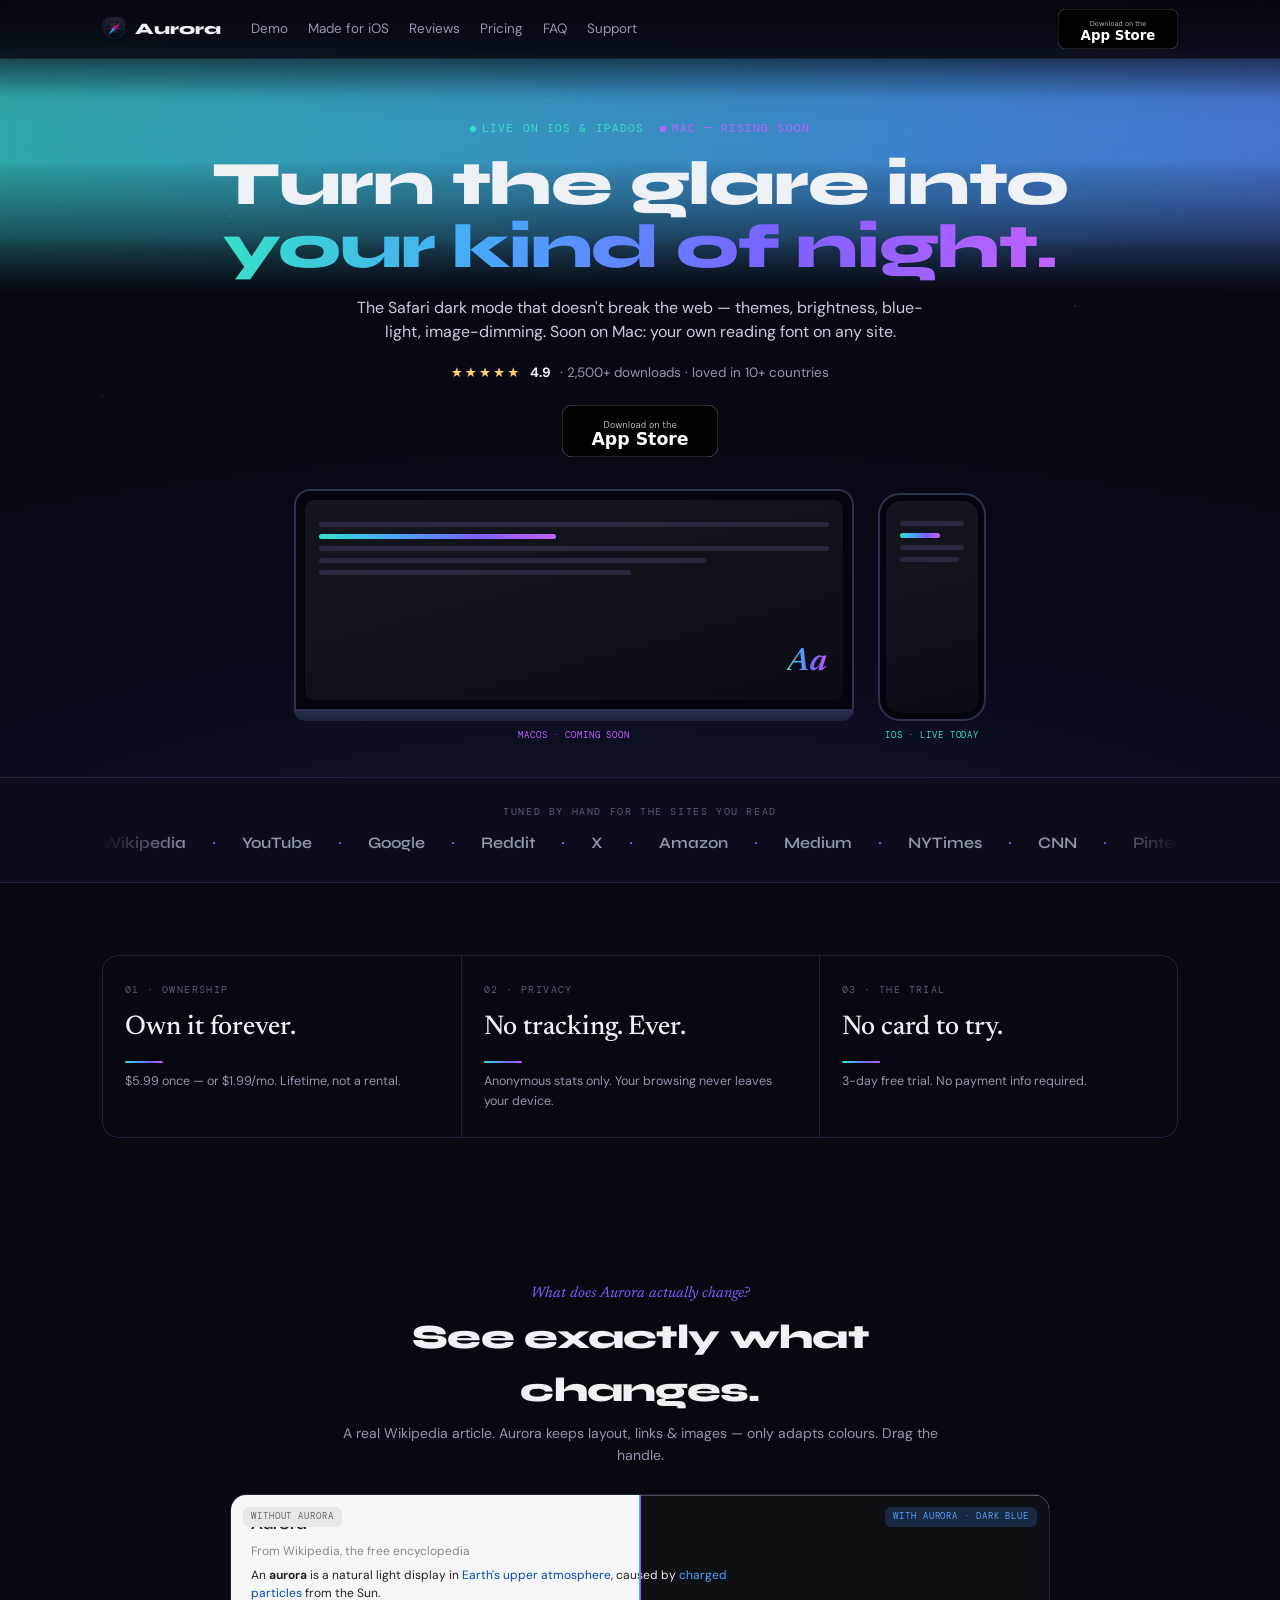
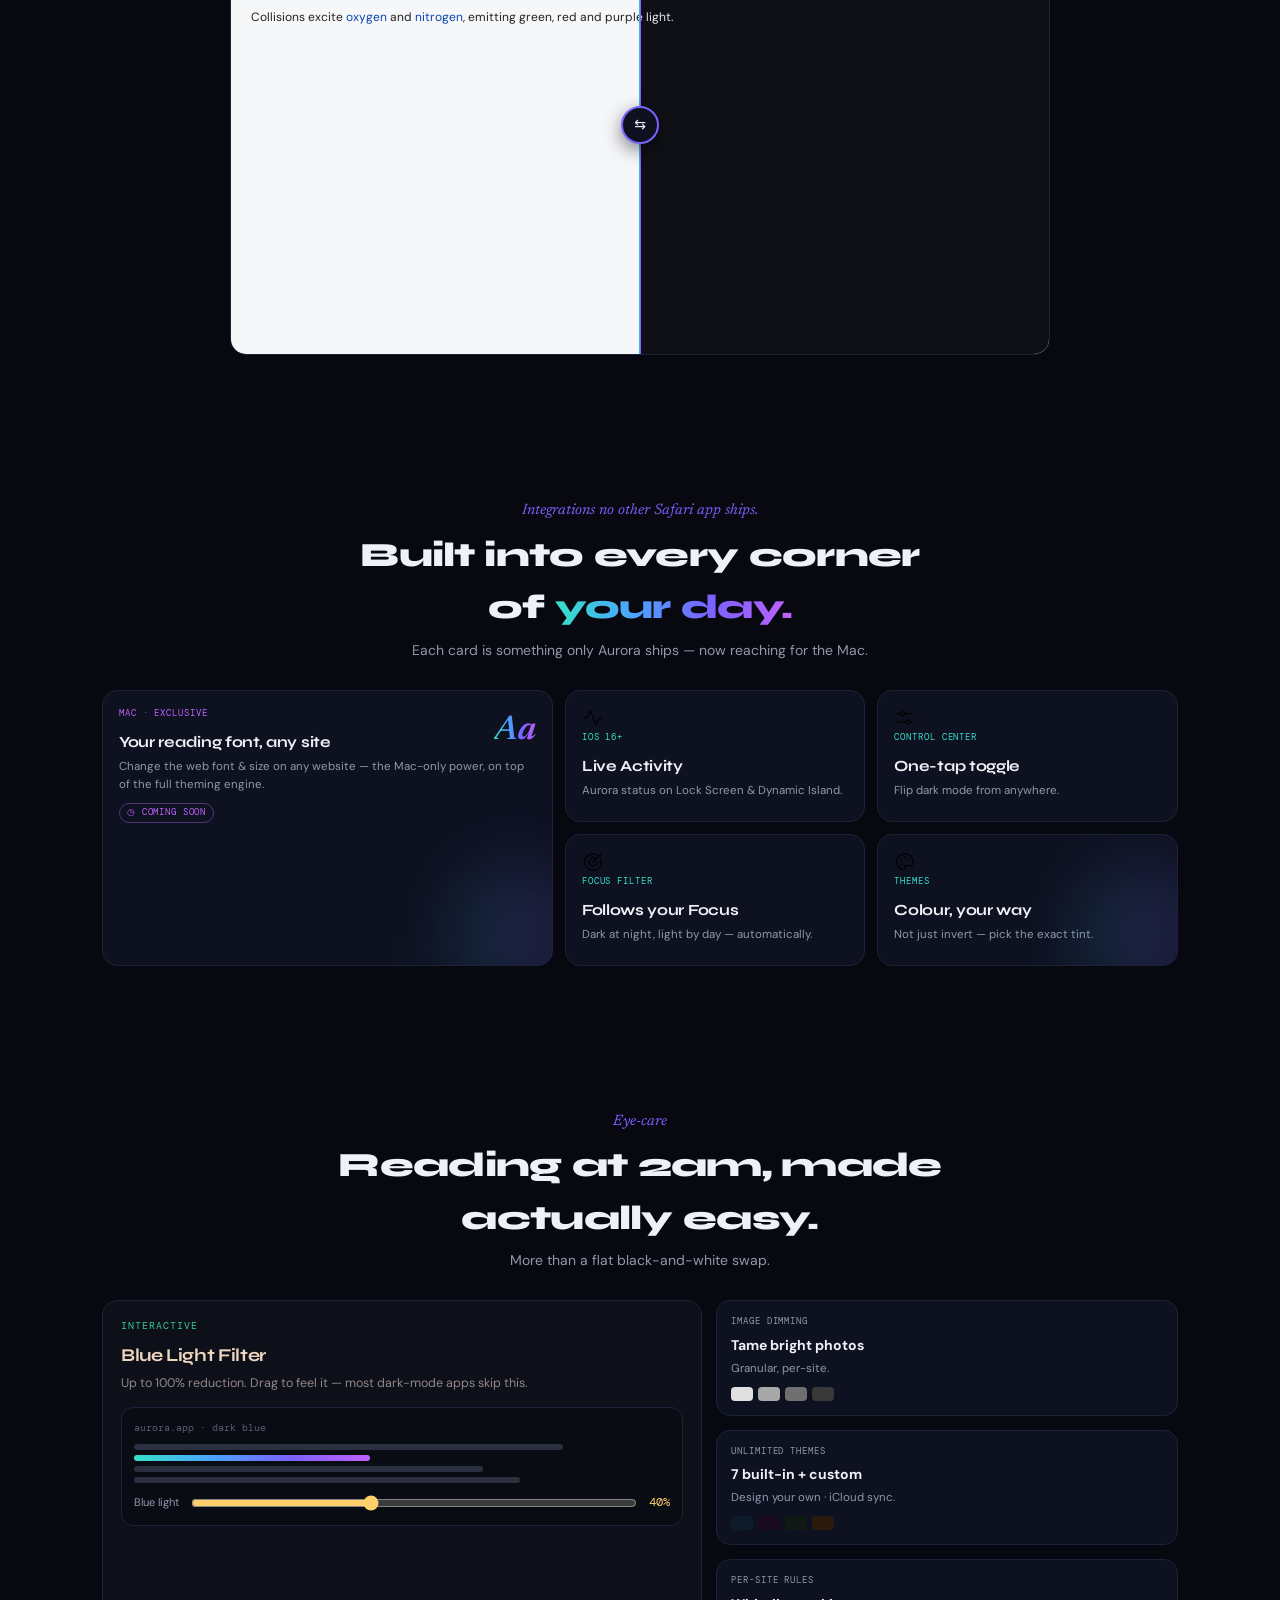
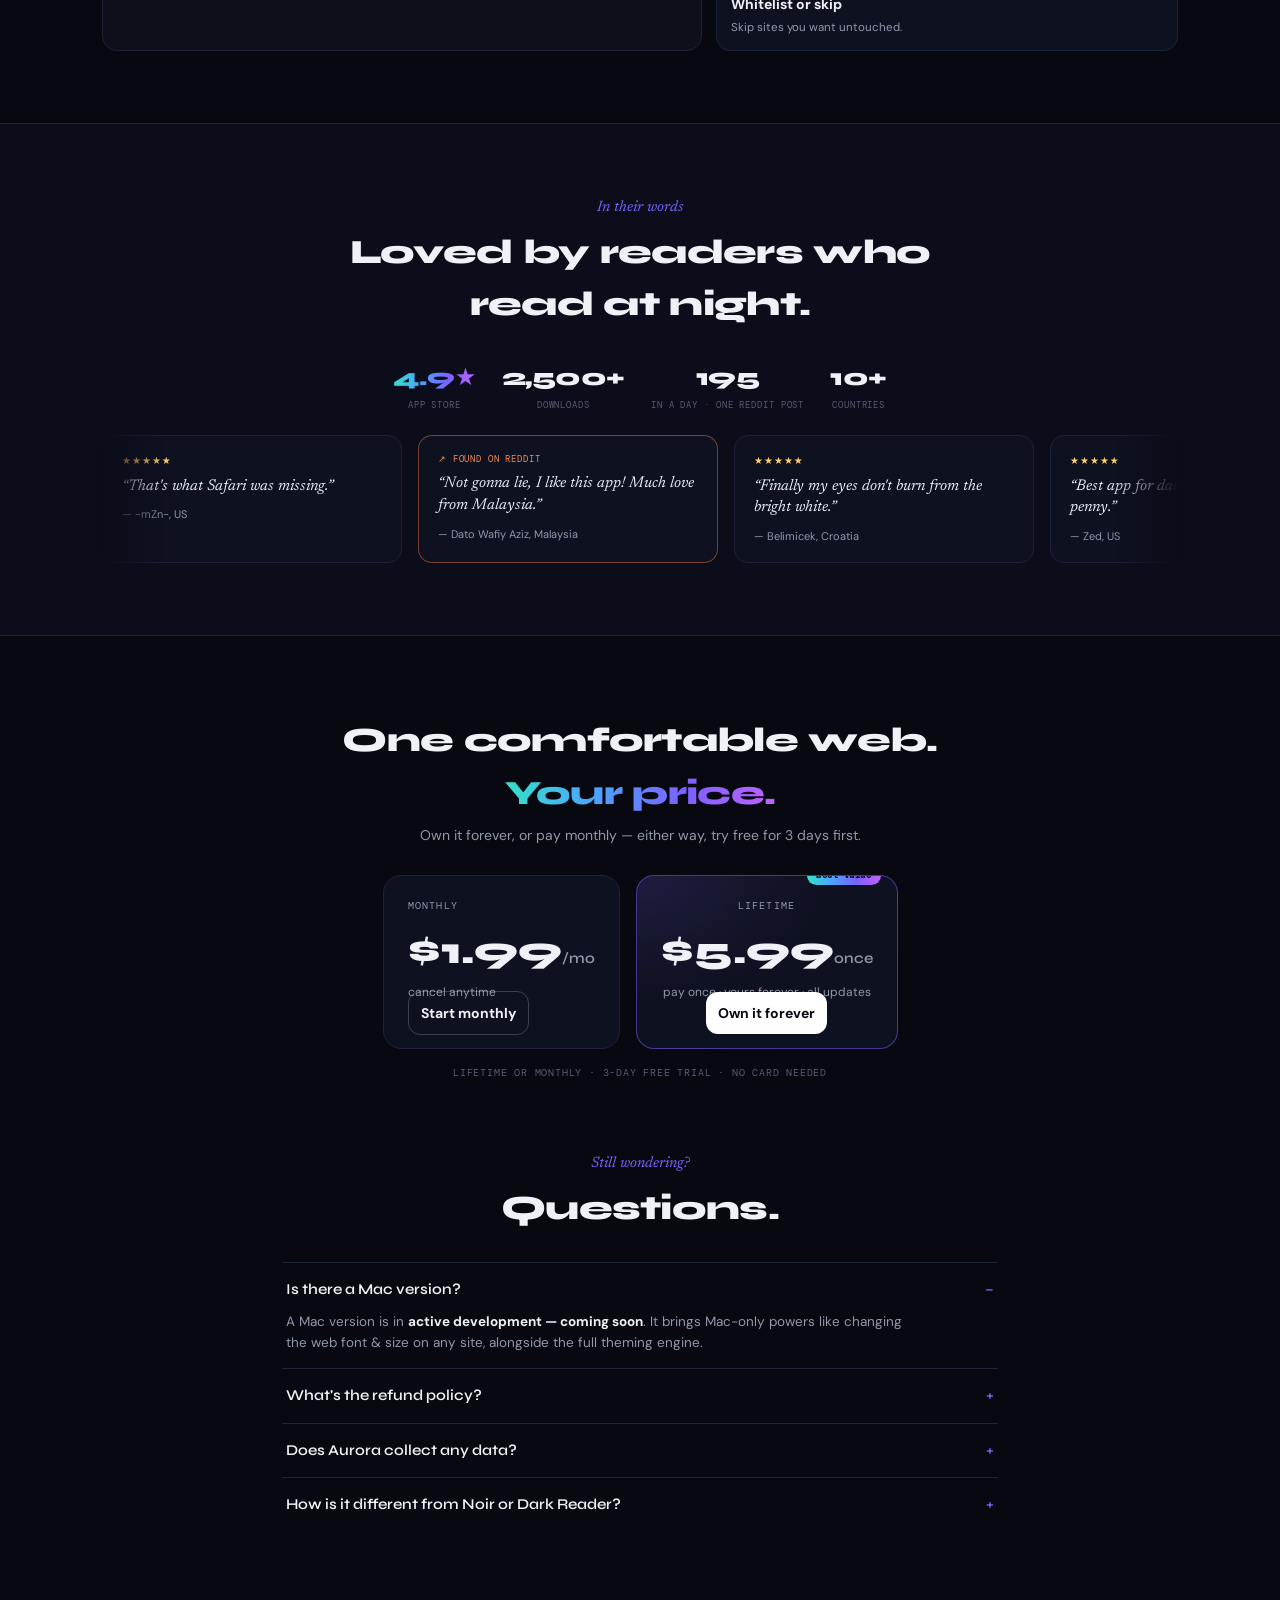
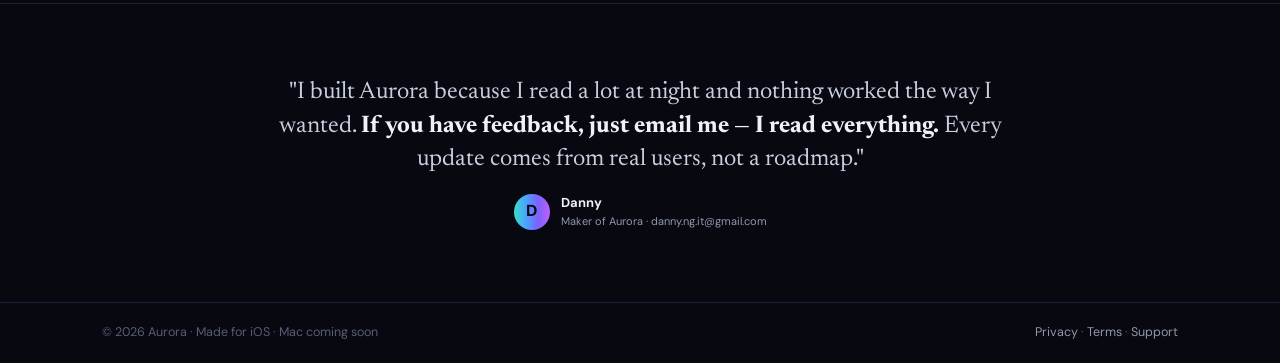
==== commit e017002f: "redesign(home): Cinematic homepage + disclose monthly subscription + macOS teaser Homepage rewritten" ====
--- a/index.html
+++ b/index.html
@@ -3,525 +3,337 @@
 <head>
   <meta charset="UTF-8">
   <meta name="viewport" content="width=device-width, initial-scale=1.0">
-  <!-- Strip .no-js immediately so scroll-reveal content stays visible when JS is off/slow. -->
   <script>document.documentElement.classList.remove('no-js');</script>
   <title>Aurora — Safari Dark Themes for iOS</title>
-  <meta name="description" content="The only Safari dark mode built for iOS — with Focus Filter, Control Center, Live Activity, and Auto Schedule. Pay once, $5.99 lifetime.">
+  <meta name="description" content="The Safari dark mode that doesn't break the web — themes, brightness, blue-light, image-dimming. Own it for $5.99 once, or $1.99/mo. 3-day free trial. Mac coming soon.">
   <meta name="robots" content="index, follow">
 
   <meta property="og:title" content="Aurora — Safari Dark Themes for iOS">
-  <meta property="og:description" content="The only Safari dark mode built for iOS. Focus Filter, Control Center, Live Activity, Auto Schedule.">
+  <meta property="og:description" content="The Safari dark mode that doesn't break the web. Own it for $5.99, or $1.99/mo. Mac coming soon.">
   <meta property="og:type" content="website">
   <meta property="og:url" content="https://datnntqn.github.io/aurora-legal/">
   <meta property="og:image" content="https://datnntqn.github.io/aurora-legal/assets/aurora-icon.png">
 
   <meta name="twitter:card" content="summary_large_image">
   <meta name="twitter:title" content="Aurora — Safari Dark Themes for iOS">
-  <meta name="twitter:description" content="The only Safari dark mode built for iOS.">
+  <meta name="twitter:description" content="The Safari dark mode that doesn't break the web.">
 
   <link rel="icon" type="image/png" href="assets/aurora-icon-128.png">
   <link rel="apple-touch-icon" href="assets/aurora-icon-180.png">
   <link rel="preconnect" href="https://fonts.googleapis.com">
   <link rel="preconnect" href="https://fonts.gstatic.com" crossorigin>
-  <link href="https://fonts.googleapis.com/css2?family=Syne:wght@400;500;600;700;800&family=DM+Sans:ital,opsz,wght@0,9..40,300;0,9..40,400;0,9..40,500;0,9..40,700;1,9..40,300&family=DM+Mono:wght@400;500&display=swap" rel="stylesheet">
-  <link rel="stylesheet" href="style.css">
+  <link href="https://fonts.googleapis.com/css2?family=Syne:wght@500;600;700;800&family=DM+Sans:opsz,wght@9..40,300;9..40,400;9..40,500;9..40,700&family=DM+Mono:wght@400;500&family=Newsreader:ital,opsz,wght@1,6..72,400;1,6..72,500&display=swap" rel="stylesheet">
+
+  <style>
+  :root{
+    --night:#070810; --night2:#0b0d1a; --line:#1c2338;
+    --ink:#eef1f6; --ink2:#c7cede; --muted:#9098ac; --faint:#565d76;
+    --teal:#36e0c8; --blue:#4ba3ff; --violet:#7b61ff; --magenta:#c061ff; --warn:#ffcf6b;
+    --aurora:linear-gradient(90deg,var(--teal),var(--blue),var(--violet),var(--magenta));
+    --sans:"Syne",-apple-system,BlinkMacSystemFont,"Segoe UI",system-ui,sans-serif;
+    --body:"DM Sans",-apple-system,system-ui,sans-serif;
+    --serif:"Newsreader","Iowan Old Style",Georgia,serif;
+    --mono:"DM Mono",ui-monospace,"SF Mono",Menlo,monospace;
+    --pad:clamp(28px,6vw,72px);
+  }
+  *{box-sizing:border-box}
+  html{scroll-behavior:smooth}
+  body{margin:0;background:var(--night);color:var(--ink);font-family:var(--body);-webkit-font-smoothing:antialiased;line-height:1.55}
+  .c{max-width:1120px;margin:0 auto;padding:0 22px}
+  h1,h2,h3{font-family:var(--sans);letter-spacing:-.02em;margin:0}
+  a{color:inherit;text-decoration:none}
+  img{max-width:100%;display:block}
+  .grad{background:var(--aurora);-webkit-background-clip:text;background-clip:text;color:transparent}
+  section{position:relative}
+
+  nav{position:sticky;top:0;z-index:50;-webkit-backdrop-filter:blur(14px);backdrop-filter:blur(14px);background:rgba(7,8,16,.72);border-bottom:1px solid var(--line)}
+  .navin{display:flex;align-items:center;gap:18px;height:58px}
+  .brand{display:flex;align-items:center;gap:9px;font-family:var(--sans);font-weight:800;font-size:16px}
+  .brand img{width:24px;height:24px;border-radius:7px}
+  .nlinks{display:flex;gap:20px;margin-left:12px;font-size:13.5px;color:var(--muted)}
+  .nlinks a:hover{color:var(--ink)}
+  @media(max-width:720px){.nlinks{display:none}}
+  .dl{margin-left:auto}.dl img{height:40px}
+
+  .hero{overflow:hidden;padding:56px 0 34px;text-align:center;background:radial-gradient(130% 90% at 50% 130%,#14183a 0%,#0a0b1a 55%,#070810 100%)}
+  .band{position:absolute;left:-20%;right:-20%;top:2%;height:230px;filter:blur(52px);opacity:.8;z-index:0;background:var(--aurora);background-size:200% 100%;
+    -webkit-mask:linear-gradient(180deg,transparent,#000 35%,#000 62%,transparent);mask:linear-gradient(180deg,transparent,#000 35%,#000 62%,transparent);animation:drift 15s ease-in-out infinite alternate}
+  .band.two{top:16%;height:150px;opacity:.45;filter:blur(66px);animation-duration:21s}
+  @keyframes drift{from{background-position:0 50%;transform:translateY(0) skewY(-2deg)}to{background-position:100% 50%;transform:translateY(16px) skewY(2deg)}}
+  .stars{position:absolute;inset:0;z-index:0;opacity:.8;background-image:
+    radial-gradient(1.3px 1.3px at 18% 24%,#fff6,transparent),radial-gradient(1px 1px at 68% 18%,#fff5,transparent),
+    radial-gradient(1.4px 1.4px at 84% 34%,#fff4,transparent),radial-gradient(1px 1px at 38% 14%,#fff5,transparent),
+    radial-gradient(1px 1px at 54% 40%,#fff3,transparent),radial-gradient(1.2px 1.2px at 8% 44%,#fff4,transparent)}
+  .hin{position:relative;z-index:2}
+  .heyebrow{display:inline-flex;gap:16px;flex-wrap:wrap;justify-content:center;font-family:var(--mono);font-size:11px;letter-spacing:.1em;text-transform:uppercase;color:var(--muted);margin-bottom:16px}
+  .heyebrow .live{color:var(--teal)} .heyebrow .soon{color:var(--magenta)}
+  .heyebrow i{width:6px;height:6px;border-radius:50%;background:currentColor;display:inline-block;margin-right:6px;vertical-align:middle}
+  .htitle{font-size:clamp(32px,6vw,62px);line-height:1.02;font-weight:800;max-width:15ch;margin:0 auto}
+  .hsub{color:var(--ink2);font-size:16px;max-width:52ch;margin:16px auto 0}
+  .rating{display:inline-flex;align-items:center;gap:9px;margin-top:18px;font-size:13.5px;color:var(--muted)}
+  .rating .st{color:var(--warn);letter-spacing:2px}.rating b{color:var(--ink)}
+  .hcta{margin-top:20px;display:flex;justify-content:center}.hcta img{height:52px}
+  .horizon{display:flex;justify-content:center;align-items:flex-end;gap:24px;margin-top:32px}
+  .mb{width:min(560px,60%)}
+  .mb .lid{border-radius:16px 16px 0 0;background:#04050c;border:2px solid #2a3350;border-bottom:0;padding:9px}
+  .scr{border-radius:9px;background:linear-gradient(165deg,#14161f,#0c0d14);position:relative;overflow:hidden}
+  .mb .scr{height:200px}
+  .mb .base{height:12px;background:linear-gradient(#2a3350,#1a2036);border-radius:0 0 13px 13px}
+  .ip{width:108px}.ip .fr{border-radius:22px;background:#04050c;border:2px solid #2a3350;padding:6px}
+  .ip .scr{height:212px;border-radius:15px}
+  .ln{position:absolute;left:14px;right:14px;height:5px;border-radius:3px;background:#242a3b}
+  .ln.g{background:var(--aurora);width:44%}
+  .aa{position:absolute;right:16px;bottom:12px;font-family:var(--serif);font-style:italic;font-size:32px;font-weight:600}
+  .dcap{font-family:var(--mono);font-size:9px;letter-spacing:.1em;text-transform:uppercase;text-align:center;margin-top:8px}
+  .dcap.live{color:var(--teal)}.dcap.soon{color:var(--magenta)}
+
+  .sites{padding:26px 0;border-top:1px solid var(--line);border-bottom:1px solid var(--line);text-align:center;background:var(--night2)}
+  .sites .lab{font-family:var(--mono);font-size:10px;letter-spacing:.16em;text-transform:uppercase;color:var(--faint)}
+  .smarq{overflow:hidden;margin-top:12px;-webkit-mask:linear-gradient(90deg,transparent,#000 8%,#000 92%,transparent);mask:linear-gradient(90deg,transparent,#000 8%,#000 92%,transparent)}
+  .strack{display:flex;gap:26px;width:max-content;animation:marq 34s linear infinite;font-family:var(--sans);font-weight:600;color:var(--muted);font-size:16px}
+  .strack .dot{color:var(--violet)}
+  @keyframes marq{from{transform:translateX(0)}to{transform:translateX(-50%)}}
+
+  .mani{padding:var(--pad) 0}
+  .pillars{display:grid;grid-template-columns:repeat(3,1fr);border:1px solid var(--line);border-radius:16px;overflow:hidden}
+  @media(max-width:720px){.pillars{grid-template-columns:1fr}}
+  .pil{padding:26px 22px}.pil+.pil{border-left:1px solid var(--line)}
+  @media(max-width:720px){.pil+.pil{border-left:0;border-top:1px solid var(--line)}}
+  .pil .l{font-family:var(--mono);font-size:10px;letter-spacing:.14em;text-transform:uppercase;color:var(--faint)}
+  .pil .big{font-family:var(--serif);font-size:27px;font-weight:500;margin-top:9px}
+  .pil .u{height:2px;width:38px;background:var(--aurora);border-radius:2px;margin-top:13px}
+  .pil .sm{color:var(--muted);font-size:12.5px;margin-top:9px}
+
+  .shead{text-align:center;max-width:56ch;margin:0 auto 28px}
+  .shead .q{font-family:var(--serif);font-style:italic;color:var(--violet);font-size:15px}
+  .shead h2{font-size:clamp(24px,3.6vw,34px);font-weight:800;margin:6px 0 6px}
+  .shead p{color:var(--muted);font-size:14px;margin:0}
+
+  .demo{padding:var(--pad) 0}
+  .cmp{position:relative;max-width:820px;margin:0 auto;border-radius:16px;overflow:hidden;border:1px solid var(--line);aspect-ratio:16/9;user-select:none}
+  .cmp .side{position:absolute;inset:0;padding:18px 20px}
+  .cmp .light{background:#f6f7f9;color:#222}
+  .cmp .dark{background:#0e1016;color:#e8eaf2;clip-path:inset(0 0 0 50%)}
+  .cmp h4{font-family:var(--sans);font-size:15px;margin:0 0 6px}
+  .cmp .tag{font-family:var(--mono);font-size:9px;letter-spacing:.1em;text-transform:uppercase;position:absolute;top:12px;padding:3px 8px;border-radius:6px}
+  .cmp .light .tag{left:12px;background:#e6e8ec;color:#666}
+  .cmp .dark .tag{right:12px;background:#1a2740;color:var(--blue)}
+  .cmp p{font-size:12px;line-height:1.5;margin:6px 0;max-width:60ch}
+  .cmp .light a{color:#0645ad}.cmp .dark a{color:var(--blue)}
+  .cmp .handle{position:absolute;top:0;bottom:0;left:50%;width:2px;background:var(--aurora);z-index:3;transform:translateX(-1px)}
+  .cmp .knob{position:absolute;top:50%;left:50%;transform:translate(-50%,-50%);width:38px;height:38px;border-radius:50%;background:#0e1120;border:2px solid var(--violet);display:grid;place-items:center;color:var(--ink);z-index:4;cursor:ew-resize;box-shadow:0 6px 18px rgba(0,0,0,.5);font-size:14px}
+
+  .ios{padding:var(--pad) 0}
+  .bento{display:grid;grid-template-columns:1.5fr 1fr 1fr;grid-auto-rows:132px;gap:12px}
+  @media(max-width:720px){.bento{grid-template-columns:1fr 1fr;grid-auto-rows:auto}}
+  .bc{background:#0e1120;border:1px solid var(--line);border-radius:15px;padding:16px;position:relative;overflow:hidden}
+  .bc.big{grid-row:span 2}
+  .bc .tg{font-family:var(--mono);font-size:9px;letter-spacing:.1em;text-transform:uppercase;color:var(--teal)}
+  .bc.mac .tg{color:var(--magenta)}
+  .bc h3{font-size:15.5px;margin:9px 0 4px;font-weight:700}
+  .bc p{font-size:11.5px;color:var(--muted);margin:0}
+  .bc .glow{position:absolute;right:-34px;bottom:-34px;width:130px;height:130px;border-radius:50%;background:var(--aurora);filter:blur(42px);opacity:.2}
+  .bc.mac .aaB{position:absolute;right:16px;top:14px;font-family:var(--serif);font-style:italic;font-size:34px;font-weight:600}
+  .soonp{display:inline-block;margin-top:10px;font-family:var(--mono);font-size:8.5px;letter-spacing:.1em;text-transform:uppercase;color:var(--magenta);border:1px solid rgba(192,97,255,.4);padding:2px 7px;border-radius:999px}
+  .bc .mi{width:22px;height:22px;opacity:.85;margin-bottom:2px}
+
+  .eye{padding:var(--pad) 0}
+  .eyegrid{display:grid;grid-template-columns:1.3fr 1fr;gap:14px}
+  @media(max-width:760px){.eyegrid{grid-template-columns:1fr}}
+  .fcard{background:#0e1120;border:1px solid var(--line);border-radius:15px;padding:18px;position:relative;overflow:hidden}
+  .fcard .fl{font-family:var(--mono);font-size:9.5px;letter-spacing:.1em;text-transform:uppercase;color:var(--teal)}
+  .fcard h3{font-size:18px;margin:8px 0 4px;font-weight:700}
+  .fcard p{font-size:12.5px;color:var(--muted);margin:0}
+  .warmfx{position:absolute;inset:0;background:linear-gradient(#ff9d2e,#ff7a3c);pointer-events:none;mix-blend-mode:multiply;opacity:.4;transition:opacity .1s}
+  .blf{position:relative;margin-top:14px;background:#0a0c14;border:1px solid var(--line);border-radius:12px;padding:12px;z-index:1}
+  .blf .url{font-family:var(--mono);font-size:10px;color:var(--faint);margin-bottom:8px}
+  .blfl{height:6px;border-radius:3px;background:#2a3040;margin:5px 0}
+  .blfl.g{background:var(--aurora);width:44%}
+  .blfrow{display:flex;align-items:center;gap:10px;margin-top:10px}
+  .blfrow label{font-size:11px;color:var(--muted)}
+  input[type=range]{flex:1;accent-color:var(--warn)}
+  .blfpct{font-family:var(--mono);font-size:12px;color:var(--warn)}
+  .estack{display:flex;flex-direction:column;gap:14px}
+  .scard{background:#0e1120;border:1px solid var(--line);border-radius:14px;padding:14px}
+  .scard .fl{font-family:var(--mono);font-size:9px;letter-spacing:.1em;text-transform:uppercase;color:var(--muted)}
+  .scard h4{font-size:14px;margin:6px 0 3px;font-weight:700}.scard p{font-size:11.5px;color:var(--muted);margin:0}
+  .sw{display:flex;gap:5px;margin-top:9px}.sw div{width:22px;height:14px;border-radius:4px}
+
+  .rev{padding:var(--pad) 0;background:var(--night2);border-top:1px solid var(--line);border-bottom:1px solid var(--line)}
+  .rstat{display:flex;gap:26px;justify-content:center;flex-wrap:wrap;margin-bottom:22px;font-family:var(--mono)}
+  .rstat .s{text-align:center}
+  .rstat .s b{font-family:var(--sans);font-size:24px;font-weight:800;letter-spacing:-.02em}
+  .rstat .s .st{background:var(--aurora);-webkit-background-clip:text;background-clip:text;color:transparent}
+  .rstat .s span{display:block;font-size:9px;letter-spacing:.1em;text-transform:uppercase;color:var(--faint);margin-top:3px}
+  .rmarq{overflow:hidden;-webkit-mask:linear-gradient(90deg,transparent,#000 6%,#000 94%,transparent);mask:linear-gradient(90deg,transparent,#000 6%,#000 94%,transparent)}
+  .rtrack{display:flex;gap:16px;width:max-content;animation:marq 46s linear infinite}
+  .vq{flex:none;width:300px;padding:17px 19px;border-radius:14px;background:#0e1120;border:1px solid var(--line)}
+  .vq .st{color:var(--warn);font-size:10px;letter-spacing:1px}
+  .vq q{font-family:var(--serif);font-style:italic;font-size:15.5px;line-height:1.4;display:block;quotes:none;margin:7px 0 9px;color:#e7ecf6}
+  .vq .by{font-size:11px;color:var(--muted)}
+  .vq.reddit{border-color:rgba(255,120,60,.45)}
+  .vq .red{font-family:var(--mono);font-size:8.5px;letter-spacing:.1em;text-transform:uppercase;color:#ff8a4c}
+
+  .price{padding:var(--pad) 0}
+  .pcards{display:flex;gap:16px;justify-content:center;flex-wrap:wrap;align-items:stretch}
+  .pc{background:#0e1120;border:1px solid var(--line);border-radius:18px;padding:22px 24px;min-width:230px;position:relative}
+  .pc.hero{border-color:rgba(123,97,255,.5);background:radial-gradient(120% 120% at 0 0,rgba(123,97,255,.14),transparent 60%),#0e1120}
+  .pc .plan{font-family:var(--mono);font-size:10px;letter-spacing:.12em;text-transform:uppercase;color:var(--muted)}
+  .pc .amt{font-family:var(--sans);font-size:38px;font-weight:800;margin:8px 0 2px}.pc .amt small{font-size:15px;color:var(--muted);font-weight:600}
+  .pc .n{font-size:12px;color:var(--muted)}
+  .pc .best{position:absolute;top:-10px;right:16px;font-family:var(--mono);font-size:8.5px;font-weight:800;color:var(--night);background:var(--aurora);padding:3px 9px;border-radius:999px;letter-spacing:.06em}
+  .pc .cta{margin-top:16px;text-align:center;font-size:14px;font-weight:700;padding:12px;border-radius:12px;background:#fff;color:var(--night)}
+  .pc.sub .cta{background:transparent;color:var(--ink);border:1px solid rgba(255,255,255,.2)}
+  .pcap{text-align:center;font-family:var(--mono);font-size:10px;letter-spacing:.08em;text-transform:uppercase;color:var(--faint);margin-top:16px}
+
+  .faq{padding:0 0 var(--pad)}
+  .faq details{border-top:1px solid var(--line);padding:15px 4px}
+  .faq summary{font-family:var(--sans);font-weight:600;font-size:15px;cursor:pointer;list-style:none;display:flex;justify-content:space-between;gap:10px}
+  .faq summary::-webkit-details-marker{display:none}
+  .faq summary::after{content:"+";color:var(--violet)}
+  .faq details[open] summary::after{content:"\2013"}
+  .faq p{color:var(--muted);font-size:13.5px;margin:10px 0 0;max-width:70ch}
+  .faq a{color:var(--blue)}
+
+  .founder{padding:var(--pad) 0;border-top:1px solid var(--line);text-align:center}
+  .founder .fq{font-family:var(--serif);font-size:clamp(18px,2.6vw,24px);line-height:1.4;max-width:60ch;margin:0 auto;color:var(--ink2)}
+  .founder .fq b{color:var(--ink)}
+  .fsig{display:flex;gap:11px;align-items:center;justify-content:center;margin-top:16px}
+  .fav{width:36px;height:36px;border-radius:50%;background:var(--aurora);display:grid;place-items:center;color:var(--night);font-weight:800}
+  .fname{font-weight:700;font-size:13px;text-align:left}.fhandle{font-size:11px;color:var(--muted);text-align:left}
+
+  footer{border-top:1px solid var(--line);padding:20px 0;color:var(--faint);font-size:12.5px}
+  .fin{display:flex;justify-content:space-between;flex-wrap:wrap;gap:10px}
+  .fin a{color:var(--muted)}.fin a:hover{color:var(--ink)}
+  a:focus-visible,summary:focus-visible,input:focus-visible{outline:2px solid var(--blue);outline-offset:2px}
+  @media(prefers-reduced-motion:reduce){.band,.strack,.rtrack{animation:none}}
+  </style>
 </head>
 <body>
 
-<!-- NAV -->
-<nav class="site-nav">
-  <div class="container nav-inner">
-    <a href="#hero" class="brand">
-      <img src="assets/aurora-icon-128.png" alt="" class="brand-mark">
-      <span>Aurora</span>
-    </a>
-    <div class="nav-links">
-      <a href="#features">Demo</a>
-      <a href="#made-for-ios">Made for iOS</a>
-      <a href="#pricing">Pricing</a>
-      <a href="#faq">FAQ</a>
-      <a href="support.html">Support</a>
+<nav><div class="c navin">
+  <a class="brand" href="#hero"><img src="assets/aurora-icon-128.png" alt="">Aurora</a>
+  <div class="nlinks"><a href="#demo">Demo</a><a href="#ios">Made for iOS</a><a href="#reviews">Reviews</a><a href="#pricing">Pricing</a><a href="#faq">FAQ</a><a href="support.html">Support</a></div>
+  <a class="dl" href="https://apps.apple.com/us/app/aurora-safari-dark-themes/id6751903540"><img src="assets/app-store-badge.svg" alt="Download on the App Store"></a>
+</div></nav>
+
+<header id="hero" class="hero">
+  <div class="stars"></div><div class="band"></div><div class="band two"></div>
+  <div class="c hin">
+    <div class="heyebrow"><span class="live"><i></i>Live on iOS &amp; iPadOS</span><span class="soon"><i></i>Mac — rising soon</span></div>
+    <h1 class="htitle">Turn the glare into <span class="grad">your kind of night.</span></h1>
+    <p class="hsub">The Safari dark mode that doesn't break the web — themes, brightness, blue-light, image-dimming. Soon on Mac: your own reading font on any site.</p>
+    <div class="rating"><span class="st">★★★★★</span><b>4.9</b> · 2,500+ downloads · loved in 10+ countries</div>
+    <div class="hcta"><a href="https://apps.apple.com/us/app/aurora-safari-dark-themes/id6751903540"><img src="assets/app-store-badge.svg" alt="Download on the App Store"></a></div>
+    <div class="horizon">
+      <div class="mb"><div class="lid"><div class="scr"><div class="ln" style="top:22px"></div><div class="ln g" style="top:34px"></div><div class="ln" style="top:46px"></div><div class="ln" style="top:58px;width:72%"></div><div class="ln" style="top:70px;width:58%"></div><span class="aa grad">Aa</span></div></div><div class="base"></div><div class="dcap soon">macOS · coming soon</div></div>
+      <div class="ip"><div class="fr"><div class="scr"><div class="ln" style="top:20px"></div><div class="ln g" style="top:32px"></div><div class="ln" style="top:44px"></div><div class="ln" style="top:56px;width:64%"></div></div></div><div class="dcap live">iOS · live today</div></div>
     </div>
-    <a href="https://apps.apple.com/us/app/aurora-safari-dark-themes/id6751903540" class="nav-download" data-magnetic>Download</a>
-  </div>
-</nav>
-
-<!-- HERO — 2 column on desktop, smaller title -->
-<header id="hero" class="hero hero-v2">
-  <div class="hero-mesh"></div>
-  <div class="hero-grain"></div>
-  <div class="container hero-v2-inner">
-
-    <div class="hero-copy">
-      <div class="hero-eyebrow">
-        <span class="hero-dot"></span>
-        <span>Now on the App Store</span>
-      </div>
-      <h1 class="hero-title-v2">
-        <span class="word">Your</span>
-        <span class="word">web,</span>
-        <span class="word">made</span>
-        <span class="word gradient-text">comfortable.</span>
-      </h1>
-      <p class="hero-sub-v2">
-        The only Safari dark mode <strong>built for iOS</strong> — with Focus Filter,
-        Control Center, Live Activity, and features no other app has.
-      </p>
-
-      <div class="hero-cta-v2">
-        <a href="https://apps.apple.com/us/app/aurora-safari-dark-themes/id6751903540" class="cta-app-store" data-magnetic>
-          <img src="assets/app-store-badge.svg" alt="Download on the App Store" height="52">
-        </a>
-        <a href="#features" class="cta-secondary cta-link">
-          <span>See it in action</span>
-          <span class="arrow">↓</span>
-        </a>
-      </div>
-
-      <div class="hero-stats">
-        <div class="hero-stat">
-          <div class="hero-stat-num" data-counter="7">0</div>
-          <div class="hero-stat-label">iOS integrations</div>
-        </div>
-        <div class="hero-stat">
-          <div class="hero-stat-num">$5.99</div>
-          <div class="hero-stat-label">once, forever</div>
-        </div>
-        <div class="hero-stat">
-          <div class="hero-stat-num stat-privacy">Zero trackers</div>
-          <div class="hero-stat-label">ever, on any device</div>
-        </div>
+  </div>
+</header>
+
+<section class="sites"><div class="c">
+  <div class="lab">Tuned by hand for the sites you read</div>
+  <div class="smarq"><div class="strack" id="strack"></div></div>
+</div></section>
+
+<section class="mani"><div class="c"><div class="pillars">
+  <div class="pil"><div class="l">01 · Ownership</div><div class="big">Own it forever.</div><div class="u"></div><div class="sm">$5.99 once — or $1.99/mo. Lifetime, not a rental.</div></div>
+  <div class="pil"><div class="l">02 · Privacy</div><div class="big">No tracking. Ever.</div><div class="u"></div><div class="sm">Anonymous stats only. Your browsing never leaves your device.</div></div>
+  <div class="pil"><div class="l">03 · The trial</div><div class="big">No card to try.</div><div class="u"></div><div class="sm">3-day free trial. No payment info required.</div></div>
+</div></div></section>
+
+<section class="demo" id="demo"><div class="c">
+  <div class="shead"><div class="q">What does Aurora actually change?</div><h2>See exactly what changes.</h2><p>A real Wikipedia article. Aurora keeps layout, links &amp; images — only adapts colours. Drag the handle.</p></div>
+  <div class="cmp" id="cmp">
+    <div class="side light"><span class="tag">Without Aurora</span><h4>Aurora</h4><p style="color:#888">From Wikipedia, the free encyclopedia</p><p>An <strong>aurora</strong> is a natural light display in <a>Earth's upper atmosphere</a>, caused by <a>charged particles</a> from the Sun.</p><p>Collisions excite <a>oxygen</a> and <a>nitrogen</a>, emitting green, red and purple light.</p></div>
+    <div class="side dark" id="cmpdark"><span class="tag">With Aurora · Dark Blue</span><h4>Aurora</h4><p style="color:#8b94a8">From Wikipedia, the free encyclopedia</p><p>An <strong>aurora</strong> is a natural light display in <a>Earth's upper atmosphere</a>, caused by <a>charged particles</a> from the Sun.</p><p>Collisions excite <a>oxygen</a> and <a>nitrogen</a>, emitting green, red and purple light.</p></div>
+    <div class="handle" id="handle"></div><div class="knob" id="knob">⇆</div>
+  </div>
+</div></section>
+
+<section class="ios" id="ios"><div class="c">
+  <div class="shead"><div class="q">Integrations no other Safari app ships.</div><h2>Built into every corner of <span class="grad">your day.</span></h2><p>Each card is something only Aurora ships — now reaching for the Mac.</p></div>
+  <div class="bento">
+    <div class="bc big mac"><span class="aaB grad">Aa</span><div class="tg">Mac · exclusive</div><h3>Your reading font, any site</h3><p>Change the web font &amp; size on any website — the Mac-only power, on top of the full theming engine.</p><span class="soonp">◷ coming soon</span><div class="glow"></div></div>
+    <div class="bc"><img class="mi" src="assets/icons/pulse.svg" alt=""><div class="tg">iOS 16+</div><h3>Live Activity</h3><p>Aurora status on Lock Screen &amp; Dynamic Island.</p></div>
+    <div class="bc"><img class="mi" src="assets/icons/sliders-horizontal.svg" alt=""><div class="tg">Control Center</div><h3>One-tap toggle</h3><p>Flip dark mode from anywhere.</p></div>
+    <div class="bc"><img class="mi" src="assets/icons/target.svg" alt=""><div class="tg">Focus filter</div><h3>Follows your Focus</h3><p>Dark at night, light by day — automatically.</p></div>
+    <div class="bc"><img class="mi" src="assets/icons/palette.svg" alt=""><div class="tg">Themes</div><h3>Colour, your way</h3><p>Not just invert — pick the exact tint.</p><div class="glow"></div></div>
+  </div>
+</div></section>
+
+<section class="eye"><div class="c">
+  <div class="shead"><div class="q">Eye-care</div><h2>Reading at 2am, made actually easy.</h2><p>More than a flat black-and-white swap.</p></div>
+  <div class="eyegrid">
+    <div class="fcard"><div class="warmfx" id="warmfx"></div>
+      <div class="fl">Interactive</div><h3>Blue Light Filter</h3><p>Up to 100% reduction. Drag to feel it — most dark-mode apps skip this.</p>
+      <div class="blf"><div class="url">aurora.app · dark blue</div><div class="blfl" style="width:80%"></div><div class="blfl g"></div><div class="blfl" style="width:65%"></div><div class="blfl" style="width:72%"></div>
+        <div class="blfrow"><label for="blf">Blue light</label><input type="range" id="blf" min="0" max="100" value="40"><span class="blfpct" id="blfpct">40%</span></div>
       </div>
     </div>
-
-    <div class="hero-visual">
-      <div class="theme-stack">
-        <div class="theme-card c1">
-          <div class="tc-pill">Dark Blue</div>
-          <div class="tc-bar"></div>
-          <div class="tc-bar m"></div>
-          <div class="tc-bar s"></div>
-          <div class="tc-bar"></div>
-          <div class="tc-bar t"></div>
-        </div>
-        <div class="theme-card c2">
-          <div class="tc-pill">Sepia</div>
-          <div class="tc-bar"></div>
-          <div class="tc-bar s"></div>
-          <div class="tc-bar m"></div>
-          <div class="tc-bar t"></div>
-          <div class="tc-bar"></div>
-        </div>
-        <div class="theme-card c3">
-          <div class="tc-pill">Forest</div>
-          <div class="tc-bar"></div>
-          <div class="tc-bar m"></div>
-          <div class="tc-bar"></div>
-          <div class="tc-bar s"></div>
-          <div class="tc-bar t"></div>
-        </div>
-      </div>
+    <div class="estack">
+      <div class="scard"><div class="fl">Image dimming</div><h4>Tame bright photos</h4><p>Granular, per-site.</p><div class="sw"><div style="background:#e0e0e0"></div><div style="background:#a8a8a8"></div><div style="background:#707070"></div><div style="background:#383838"></div></div></div>
+      <div class="scard"><div class="fl">Unlimited themes</div><h4>7 built-in + custom</h4><p>Design your own · iCloud sync.</p><div class="sw"><div style="background:#0d1b2a"></div><div style="background:#1a0a1e"></div><div style="background:#0f1a14"></div><div style="background:#2a1a0d"></div></div></div>
+      <div class="scard"><div class="fl">Per-site rules</div><h4>Whitelist or skip</h4><p>Skip sites you want untouched.</p></div>
     </div>
-
-  </div>
-</header>
-
-<!-- BETTER ON YOUR SITE — supported-sites marquee -->
-<section class="marquee-section">
-  <p class="marquee-label">Better on your site</p>
-  <p class="marquee-sub">Aurora themes every site you read — these are the ones we tune by hand.</p>
-  <div class="marquee">
-    <div class="marquee-track">
-      <span>Wikipedia</span><span>·</span>
-      <span>YouTube</span><span>·</span>
-      <span>Google</span><span>·</span>
-      <span>Reddit</span><span>·</span>
-      <span>Twitter / X</span><span>·</span>
-      <span>Amazon</span><span>·</span>
-      <span>Medium</span><span>·</span>
-      <span>The New York Times</span><span>·</span>
-      <span>CNN</span><span>·</span>
-      <span>Pinterest</span><span>·</span>
-      <span>IMDb</span><span>·</span>
-      <span>Walmart</span><span>·</span>
-      <span>Etsy</span><span>·</span>
-      <span>Slack</span><span>·</span>
-      <!-- duplicate for seamless loop -->
-      <span>Wikipedia</span><span>·</span>
-      <span>YouTube</span><span>·</span>
-      <span>Google</span><span>·</span>
-      <span>Reddit</span><span>·</span>
-      <span>Twitter / X</span><span>·</span>
-      <span>Amazon</span><span>·</span>
-      <span>Medium</span><span>·</span>
-      <span>The New York Times</span><span>·</span>
-      <span>CNN</span><span>·</span>
-      <span>Pinterest</span><span>·</span>
-      <span>IMDb</span><span>·</span>
-      <span>Walmart</span><span>·</span>
-      <span>Etsy</span><span>·</span>
-      <span>Slack</span>
-    </div>
-  </div>
-</section>
-
-<!-- MANIFESTO — three refusals -->
-<section class="manifesto">
-  <div class="container manifesto-grid">
-    <div class="manifesto-item">
-      <div class="manifesto-num">01</div>
-      <div class="manifesto-statement">No subscription. Ever.</div>
-    </div>
-    <div class="manifesto-item">
-      <div class="manifesto-num">02</div>
-      <div class="manifesto-statement">No tracking. Ever.</div>
-    </div>
-    <div class="manifesto-item">
-      <div class="manifesto-num">03</div>
-      <div class="manifesto-statement">No card for the trial.</div>
-    </div>
-  </div>
-</section>
-
-<!-- SEE THE DIFFERENCE — Drag slider -->
-<section id="features" class="section-demo section-v2" data-reveal>
-  <div class="container">
-    <div class="eyebrow-question"><em>What does Aurora actually change?</em></div>
-    <h2 class="section-title-v2">See exactly what changes.</h2>
-    <p class="section-sub-v2">Real Wikipedia article. Aurora preserves layout, links, images — only adapts colors. Drag the handle.</p>
-
-    <div class="compare-wrap">
-      <div class="compare" id="compare">
-        <!-- Light layer (bottom) -->
-        <div class="compare-side compare-light">
-          <div class="compare-label">Without Aurora</div>
-          <div class="compare-browser">
-            <div class="compare-bar"><span></span><span></span><span></span></div>
-            <div class="compare-content compare-content-light">
-              <h3>Aurora</h3>
-              <p class="muted">From Wikipedia, the free encyclopedia</p>
-              <p>An <strong>aurora</strong> is a natural light display in <a>Earth's upper atmosphere</a> caused by <a>charged particles</a> from the Sun colliding with atoms in the atmosphere.</p>
-              <p>These collisions excite <a>oxygen</a> and <a>nitrogen</a>, which emit light of different colors: green, red, and purple.</p>
-              <p>In the <a>Arctic</a> they're called <em>northern lights</em>; in the <a>Antarctic</a>, <em>southern lights</em>.</p>
-              <div class="compare-callout">
-                <strong>Contents</strong>
-                <ol><li><a>Etymology</a></li><li><a>Causes</a></li><li><a>Extraterrestrial auroras</a></li></ol>
-              </div>
-            </div>
-          </div>
-        </div>
-        <!-- Dark layer (top, clipped) -->
-        <div class="compare-side compare-dark">
-          <div class="compare-label dark-label">With Aurora · Dark Blue</div>
-          <div class="compare-browser dark">
-            <div class="compare-bar dark"><span></span><span></span><span></span></div>
-            <div class="compare-content compare-content-dark">
-              <h3>Aurora</h3>
-              <p class="muted">From Wikipedia, the free encyclopedia</p>
-              <p>An <strong>aurora</strong> is a natural light display in <a>Earth's upper atmosphere</a> caused by <a>charged particles</a> from the Sun colliding with atoms in the atmosphere.</p>
-              <p>These collisions excite <a>oxygen</a> and <a>nitrogen</a>, which emit light of different colors: green, red, and purple.</p>
-              <p>In the <a>Arctic</a> they're called <em>northern lights</em>; in the <a>Antarctic</a>, <em>southern lights</em>.</p>
-              <div class="compare-callout dark">
-                <strong>Contents</strong>
-                <ol><li><a>Etymology</a></li><li><a>Causes</a></li><li><a>Extraterrestrial auroras</a></li></ol>
-              </div>
-            </div>
-          </div>
-        </div>
-        <!-- Drag handle -->
-        <div class="compare-handle" id="compare-handle">
-          <div class="compare-handle-bar"></div>
-          <div class="compare-handle-knob">
-            <span class="arrow-left">‹</span>
-            <span class="arrow-right">›</span>
-          </div>
-        </div>
-      </div>
-    </div>
-  </div>
-</section>
-
-<!-- MADE FOR iOS — Bento grid -->
-<section id="made-for-ios" class="section-ios section-v2">
-  <div class="container">
-    <p class="eyebrow-sentence">Five integrations no other Safari app ships.</p>
-    <h2 class="section-title-v2">Built into every corner of iOS.</h2>
-    <p class="section-sub-v2">Each card is a feature only Aurora ships on iOS.</p>
-
-    <div class="bento">
-      <!-- Big card: Live Activity (spans 2x1 on desktop) -->
-      <article class="bento-card bento-1" data-reveal data-tilt>
-        <span class="bento-tag">UNIQUE · iOS 16+</span>
-        <div class="moon-icon">
-          <img src="assets/icons/moon-1.svg" alt="">
-        </div>
-        <h3 class="bento-h">
-          Live Activity
-        </h3>
-        <p class="bento-p">Aurora status on your Lock Screen and Dynamic Island. See what's on without opening the app.</p>
-        <div class="bento-mockup bento-mockup-lock">
-          <div class="bento-island">
-            <span class="bento-island-moon"></span>
-            <span class="bento-island-text">Aurora ON</span>
-            <span class="bento-island-pill">Dark Blue</span>
-          </div>
-          <div class="bento-lock-time">9:41</div>
-          <div class="bento-lock-date">Tuesday · May 13</div>
-          <div class="bento-live">
-            <div class="bento-live-icon"></div>
-            <div class="bento-live-text">
-              <div class="bento-live-t">Aurora · ON</div>
-              <div class="bento-live-s">Dark Blue · until 7:00 AM</div>
-            </div>
-            <div class="bento-live-dot"></div>
-          </div>
-        </div>
-      </article>
-
-      <!-- Focus Filter -->
-      <article class="bento-card bento-2" data-reveal data-tilt>
-        <span class="bento-tag">UNIQUE</span>
-        <div class="moon-icon">
-          <img src="assets/icons/moon-2.svg" alt="">
-        </div>
-        <h3 class="bento-h">
-          Focus Filter
-        </h3>
-        <p class="bento-p">Auto-toggle when you enter Sleep, Reading, or any iOS Focus mode.</p>
-        <div class="bento-mockup bento-mockup-focus">
-          <div class="bento-focus-row">
-            <div class="bento-focus-icon"></div>
-            <div class="bento-focus-label">
-              <strong>Aurora</strong>
-              <span>Enable · ON</span>
-            </div>
-            <span class="bento-focus-check">✓</span>
-          </div>
-          <div class="bento-focus-row dim">
-            <div class="bento-focus-icon dim"></div>
-            <div class="bento-focus-label">
-              <strong>Dark Appearance</strong>
-            </div>
-          </div>
-        </div>
-      </article>
-
-      <!-- Control Center -->
-      <article class="bento-card bento-3" data-reveal data-tilt>
-        <span class="bento-tag">UNIQUE · iOS 18+</span>
-        <div class="moon-icon">
-          <img src="assets/icons/moon-3.svg" alt="">
-        </div>
-        <h3 class="bento-h">
-          Control Center
-        </h3>
-        <p class="bento-p">One tap from anywhere. No app launch needed.</p>
-        <div class="bento-mockup bento-mockup-cc">
-          <div class="bento-cc-grid">
-            <div class="bento-cc-tile"></div>
-            <div class="bento-cc-tile bento-cc-aurora">
-              <div class="bento-cc-moon"></div>
-              <span>Aurora</span>
-            </div>
-            <div class="bento-cc-tile"></div>
-            <div class="bento-cc-tile"></div>
-            <div class="bento-cc-tile"></div>
-            <div class="bento-cc-tile"></div>
-          </div>
-        </div>
-      </article>
-
-      <!-- Auto Schedule -->
-      <article class="bento-card bento-4" data-reveal data-tilt>
-        <span class="bento-tag">UNIQUE</span>
-        <div class="moon-icon">
-          <img src="assets/icons/moon-4.svg" alt="">
-        </div>
-        <h3 class="bento-h">
-          Auto Schedule
-        </h3>
-        <p class="bento-p">Sunset → Sunrise, or custom times per weekday.</p>
-        <div class="bento-mockup bento-mockup-sched">
-          <div class="bento-clock">
-            <div class="bento-clock-hand"></div>
-            <div class="bento-clock-sun"></div>
-            <div class="bento-clock-moon"></div>
-            <div class="bento-clock-center">
-              <div class="bento-clock-label">ON</div>
-              <div class="bento-clock-time">6:30 PM</div>
-            </div>
-          </div>
-        </div>
-      </article>
-
-      <!-- Siri & Shortcuts -->
-      <article class="bento-card bento-5" data-reveal data-tilt>
-        <span class="bento-tag">UNIQUE</span>
-        <div class="moon-icon">
-          <img src="assets/icons/moon-5.svg" alt="">
-        </div>
-        <h3 class="bento-h">
-          Siri &amp; Shortcuts
-        </h3>
-        <p class="bento-p">"Hey Siri, turn on dark mode." Or chain it in Shortcuts.</p>
-        <div class="bento-mockup bento-mockup-siri">
-          <div class="bento-siri-quote">"Hey Siri, turn on dark mode"</div>
-          <div class="bento-siri-reply">Done. Aurora is using your Dark Blue theme.</div>
-          <div class="bento-siri-orb"></div>
-        </div>
-      </article>
-    </div>
-  </div>
-</section>
-
-<!-- EYE CARE -->
-<section class="section-eyecare section-v2">
-  <div class="container">
-    <div class="section-marker-wrap">
-      <div class="section-marker">
-        <div class="section-marker-num">§04</div>
-        <div class="section-marker-rule"></div>
-      </div>
-      <div>
-        <h2 class="section-title-v2 eyecare-headline">Reading at 2am, made actually easy.</h2>
-        <p class="section-sub-v2 eyecare-sub">Aurora is more than a flat black-and-white swap.</p>
-      </div>
-    </div>
-
-    <div class="eyecare-grid">
-      <!-- Hero feature: Blue Light Filter with live interactive slider -->
-      <div class="feat-card hero" id="blfDemo" data-reveal>
-        <div>
-          <div class="feat-label">Eye-care · Interactive</div>
-          <h3 class="feat-title">Blue Light Filter</h3>
-          <p class="feat-desc">Up to 100% reduction. Drag the slider to feel the difference — most dark mode apps skip this entirely.</p>
-        </div>
-        <div class="blf-demo">
-          <div class="blf-url">aurora.app · dark blue</div>
-          <div class="blf-line" id="l1"></div>
-          <div class="blf-line m" id="l2"></div>
-          <div class="blf-line s" id="l3"></div>
-          <div class="blf-line" id="l4"></div>
-          <div class="blf-line t" id="l5"></div>
-          <div class="blf-row">
-            <label class="blf-row-label" for="blfSlider">Blue light</label>
-            <input type="range" class="blf-slider" id="blfSlider" min="0" max="100" value="40">
-            <span class="blf-pct" id="blfPct">40%</span>
-          </div>
-        </div>
-      </div>
-
-      <div class="support-stack">
-        <div class="feat-card sm" data-reveal>
-          <div class="feat-label">Image Dimming</div>
-          <h4 class="feat-title sm">Tame bright photos</h4>
-          <p class="feat-desc sm">Granular control, per-site rules.</p>
-          <div class="cue-swatches">
-            <div style="background:#E0E0E0;"></div>
-            <div style="background:#B8B8B8;"></div>
-            <div style="background:#909090;"></div>
-            <div style="background:#686868;"></div>
-            <div style="background:#404040;"></div>
-            <div style="background:#202020;"></div>
-          </div>
-        </div>
-        <div class="feat-card sm" data-reveal>
-          <div class="feat-label">Unlimited Themes</div>
-          <h4 class="feat-title sm">7 built-in + custom</h4>
-          <p class="feat-desc sm">Design your own. Syncs via iCloud.</p>
-          <div class="cue-dots">
-            <div style="background:#0D1B2A;"></div>
-            <div style="background:#1A0A1E;"></div>
-            <div style="background:#0F1A14;"></div>
-            <div style="background:#2A1A0D;"></div>
-            <div style="background:#1A2A28;"></div>
-          </div>
-        </div>
-        <div class="feat-card sm" data-reveal>
-          <div class="feat-label">Per-Site Rules</div>
-          <h4 class="feat-title sm">Whitelist or skip</h4>
-          <p class="feat-desc sm">Skip sites you want untouched.</p>
-          <div class="cue-list">
-            <div><span>wikipedia.org</span> <span class="on">ON</span></div>
-            <div><span>youtube.com</span> <span class="on">ON</span></div>
-            <div><span>news.ycombinator.com</span> <span class="off">OFF</span></div>
-          </div>
-        </div>
-      </div>
-    </div>
-  </div>
-</section>
-
-<!-- PRICING -->
-<section id="pricing" class="section-pricing section-v2">
-  <div class="container">
-    <div class="price-block">
-      <div class="price-row-main">
-        <div class="price-main">$5.99</div>
-        <div class="price-once">once.</div>
-      </div>
-      <div class="price-compare">
-        <div class="price-strike">$29.99/yr</div>
-        <div class="price-caption">…what subscription apps charge for less.</div>
-      </div>
-      <div class="price-divider"></div>
-      <p class="price-guarantees"><b>No subscription</b> · <b>3-day free trial</b> · <b>No card needed</b></p>
-      <a href="https://apps.apple.com/us/app/aurora-safari-dark-themes/id6751903540" class="price-cta" data-magnetic>
-        <img src="assets/app-store-badge.svg" alt="Download on the App Store" height="48">
-      </a>
-    </div>
-
-    <div id="faq" class="faq-block">
-      <div class="faq-eyebrow">Still wondering?</div>
-      <details class="faq-item" data-reveal>
-        <summary>What's the refund policy?</summary>
-        <p>Standard Apple App Store refund policy. The 3-day free trial requires no payment info, so you can try before you buy.</p>
-      </details>
-      <details class="faq-item" data-reveal>
-        <summary>Is there a Mac version?</summary>
-        <p>Currently iOS and iPadOS only. Mac support is being evaluated.</p>
-      </details>
-      <details class="faq-item" data-reveal>
-        <summary>How is Aurora different from Noir or Dark Reader?</summary>
-        <p>Aurora is the only Safari dark mode built specifically for iOS — with Focus Filter, Control Center widget, Live Activity, Auto Schedule, and Siri/Shortcuts integration. Tested and stable on iOS 18+.</p>
-      </details>
-    </div>
-  </div>
-</section>
-
-<!-- FOUNDER NOTE -->
-<section class="founder-section">
-  <div class="container founder-inner">
-    <div class="founder-quote">
-      <p>"I built Aurora because I read a lot at night and nothing worked the way I wanted.
-        <strong>If you have feedback, just email me — I read everything.</strong>
-        Every update comes from real users, not a product roadmap."</p>
-      <div class="founder-sig">
-        <div class="founder-avatar">D</div>
-        <div>
-          <div class="founder-name">Danny</div>
-          <div class="founder-handle">Maker of Aurora</div>
-        </div>
-      </div>
-    </div>
-    <div class="founder-contact">
-      <a href="mailto:danny.ng.it@gmail.com">✉ danny.ng.it@gmail.com</a>
-    </div>
-  </div>
-</section>
-
-<!-- MINIMAL FOOTER -->
-<footer class="site-footer-min">
-  <div class="container site-footer-inner">
-    <div>© 2026 Aurora · Made for iOS</div>
-    <div class="site-footer-links">
-      <a href="privacy.html">Privacy</a>
-      <a href="terms.html">Terms</a>
-      <a href="support.html">Support</a>
-    </div>
-  </div>
-</footer>
-
-<script src="script.js"></script>
+  </div>
+</div></section>
+
+<section class="rev" id="reviews"><div class="c">
+  <div class="shead"><div class="q">In their words</div><h2>Loved by readers who read at night.</h2></div>
+  <div class="rstat"><div class="s"><b class="st">4.9★</b><span>App Store</span></div><div class="s"><b>2,500+</b><span>downloads</span></div><div class="s"><b>195</b><span>in a day · one Reddit post</span></div><div class="s"><b>10+</b><span>countries</span></div></div>
+  <div class="rmarq"><div class="rtrack" id="rtrack"></div></div>
+</div></section>
+
+<section class="price" id="pricing"><div class="c">
+  <div class="shead"><h2>One comfortable web. <span class="grad">Your price.</span></h2><p>Own it forever, or pay monthly — either way, try free for 3 days first.</p></div>
+  <div class="pcards">
+    <div class="pc sub"><div class="plan">Monthly</div><div class="amt">$1.99<small>/mo</small></div><div class="n">cancel anytime</div>
+      <a class="cta" href="https://apps.apple.com/us/app/aurora-safari-dark-themes/id6751903540">Start monthly</a></div>
+    <div class="pc hero"><span class="best">Best value</span><div class="plan">Lifetime</div><div class="amt">$5.99<small>once</small></div><div class="n">pay once · yours forever · all updates</div>
+      <a class="cta" href="https://apps.apple.com/us/app/aurora-safari-dark-themes/id6751903540">Own it forever</a></div>
+  </div>
+  <div class="pcap">Lifetime or monthly · 3-day free trial · no card needed</div>
+</div></section>
+
+<section class="faq" id="faq"><div class="c" style="max-width:760px">
+  <div class="shead"><div class="q">Still wondering?</div><h2>Questions.</h2></div>
+  <details open><summary>Is there a Mac version?</summary><p>A Mac version is in <b style="color:var(--ink)">active development — coming soon</b>. It brings Mac-only powers like changing the web font &amp; size on any site, alongside the full theming engine.</p></details>
+  <details><summary>What's the refund policy?</summary><p>Standard Apple App Store policy. The 3-day free trial needs no payment info, so you can try before you buy.</p></details>
+  <details><summary>Does Aurora collect any data?</summary><p>Only anonymous product-usage stats via TelemetryDeck — no personal data, no tracking, and your browsing never leaves your device. See the <a href="privacy.html">Privacy Policy</a>.</p></details>
+  <details><summary>How is it different from Noir or Dark Reader?</summary><p>Aurora is built specifically for iOS — Focus Filter, Control Center, Live Activity, Auto Schedule, Siri/Shortcuts — and soon, Mac web-fonts. Stable on iOS 18+.</p></details>
+</div></section>
+
+<section class="founder"><div class="c">
+  <p class="fq">"I built Aurora because I read a lot at night and nothing worked the way I wanted. <b>If you have feedback, just email me — I read everything.</b> Every update comes from real users, not a roadmap."</p>
+  <div class="fsig"><div class="fav">D</div><div><div class="fname">Danny</div><div class="fhandle">Maker of Aurora · <a href="mailto:danny.ng.it@gmail.com">danny.ng.it@gmail.com</a></div></div></div>
+</div></section>
+
+<footer><div class="c fin"><div>© 2026 Aurora · Made for iOS · Mac coming soon</div><div><a href="privacy.html">Privacy</a> · <a href="terms.html">Terms</a> · <a href="support.html">Support</a></div></div></footer>
+
+<script>
+  var sites=["Wikipedia","YouTube","Google","Reddit","X","Amazon","Medium","NYTimes","CNN","Pinterest","IMDb","Etsy","Slack"];
+  var st=document.getElementById('strack'),h="";
+  for(var r=0;r<2;r++){sites.forEach(function(s){h+="<span>"+s+"</span><span class='dot'>·</span>";});}
+  st.innerHTML=h;
+  var revs=[["★★★★★","That's what Safari was missing.","-mZn-, US",0],
+   ["","Not gonna lie, I like this app! Much love from Malaysia.","Dato Wafiy Aziz, Malaysia",1],
+   ["★★★★★","Finally my eyes don't burn from the bright white.","Belimicek, Croatia",0],
+   ["★★★★★","Best app for dark mode — worth every penny.","Zed, US",0],
+   ["★★★★★","Image Dimming is AMAZING. Support good devs who care.","A.PALNAV, Mexico",0],
+   ["★★★★★","Your eyes will thank you — strongly recommended.","IamJohnRT, US",0]];
+  var rt=document.getElementById('rtrack'),rh="";
+  function card(v){return "<div class='vq"+(v[3]?" reddit":"")+"'>"+(v[3]?"<div class='red'>↗ found on Reddit</div>":"<div class='st'>"+v[0]+"</div>")+"<q>“"+v[1]+"”</q><div class='by'>— "+v[2]+"</div></div>";}
+  for(var k=0;k<2;k++){revs.forEach(function(v){rh+=card(v);});}
+  rt.innerHTML=rh;
+  (function(){var cmp=document.getElementById('cmp'),dk=document.getElementById('cmpdark'),ha=document.getElementById('handle'),kn=document.getElementById('knob'),drag=false;
+   function set(x){var b=cmp.getBoundingClientRect(),p=Math.max(4,Math.min(96,(x-b.left)/b.width*100));dk.style.clipPath="inset(0 0 0 "+p+"%)";ha.style.left=p+"%";kn.style.left=p+"%";}
+   function dn(e){drag=true;e.preventDefault();}function mv(e){if(!drag)return;set((e.touches?e.touches[0]:e).clientX);}function up(){drag=false;}
+   kn.addEventListener('mousedown',dn);kn.addEventListener('touchstart',dn,{passive:false});window.addEventListener('mousemove',mv);window.addEventListener('touchmove',mv,{passive:false});window.addEventListener('mouseup',up);window.addEventListener('touchend',up);
+   cmp.addEventListener('click',function(e){if(e.target!==kn)set(e.clientX);});})();
+  (function(){var s=document.getElementById('blf'),p=document.getElementById('blfpct'),fx=document.getElementById('warmfx');
+   function u(){p.textContent=s.value+"%";fx.style.opacity=(s.value/100*0.7).toFixed(2);}s.addEventListener('input',u);u();})();
+</script>
 </body>
 </html>
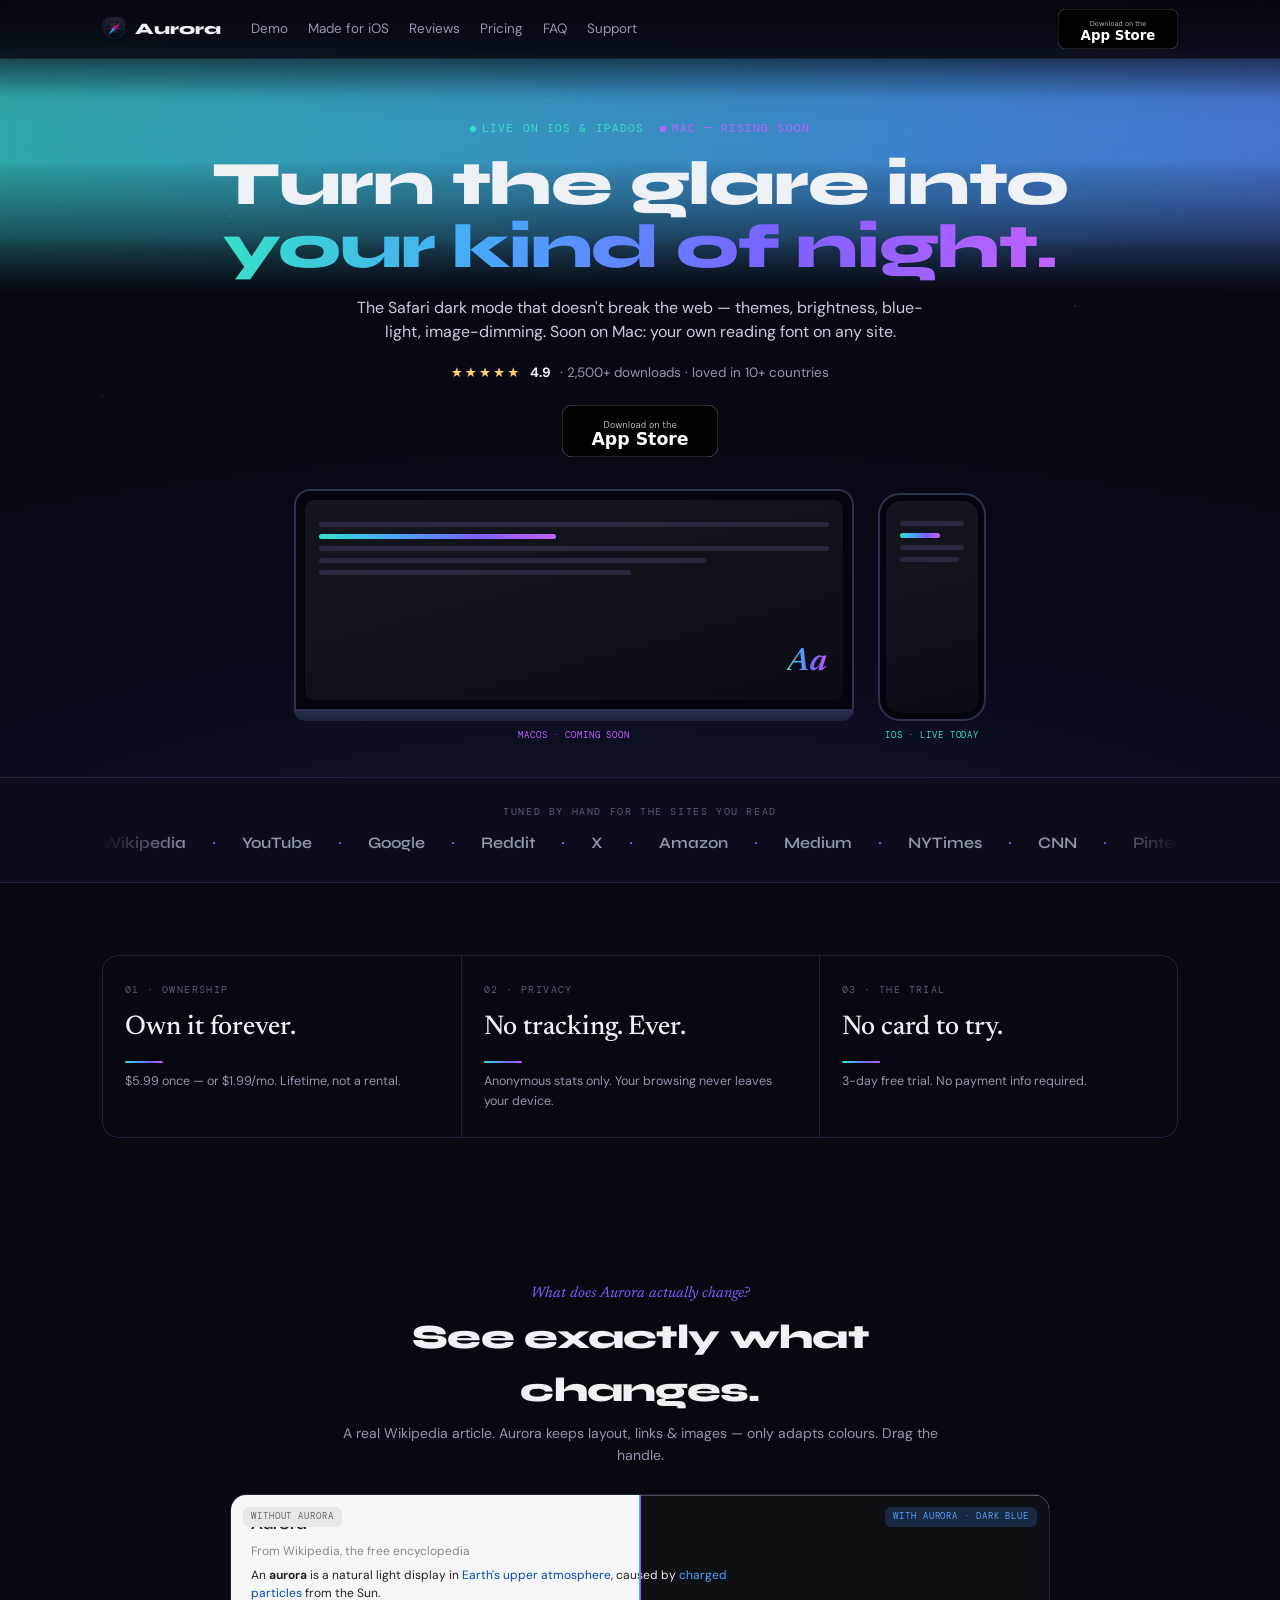
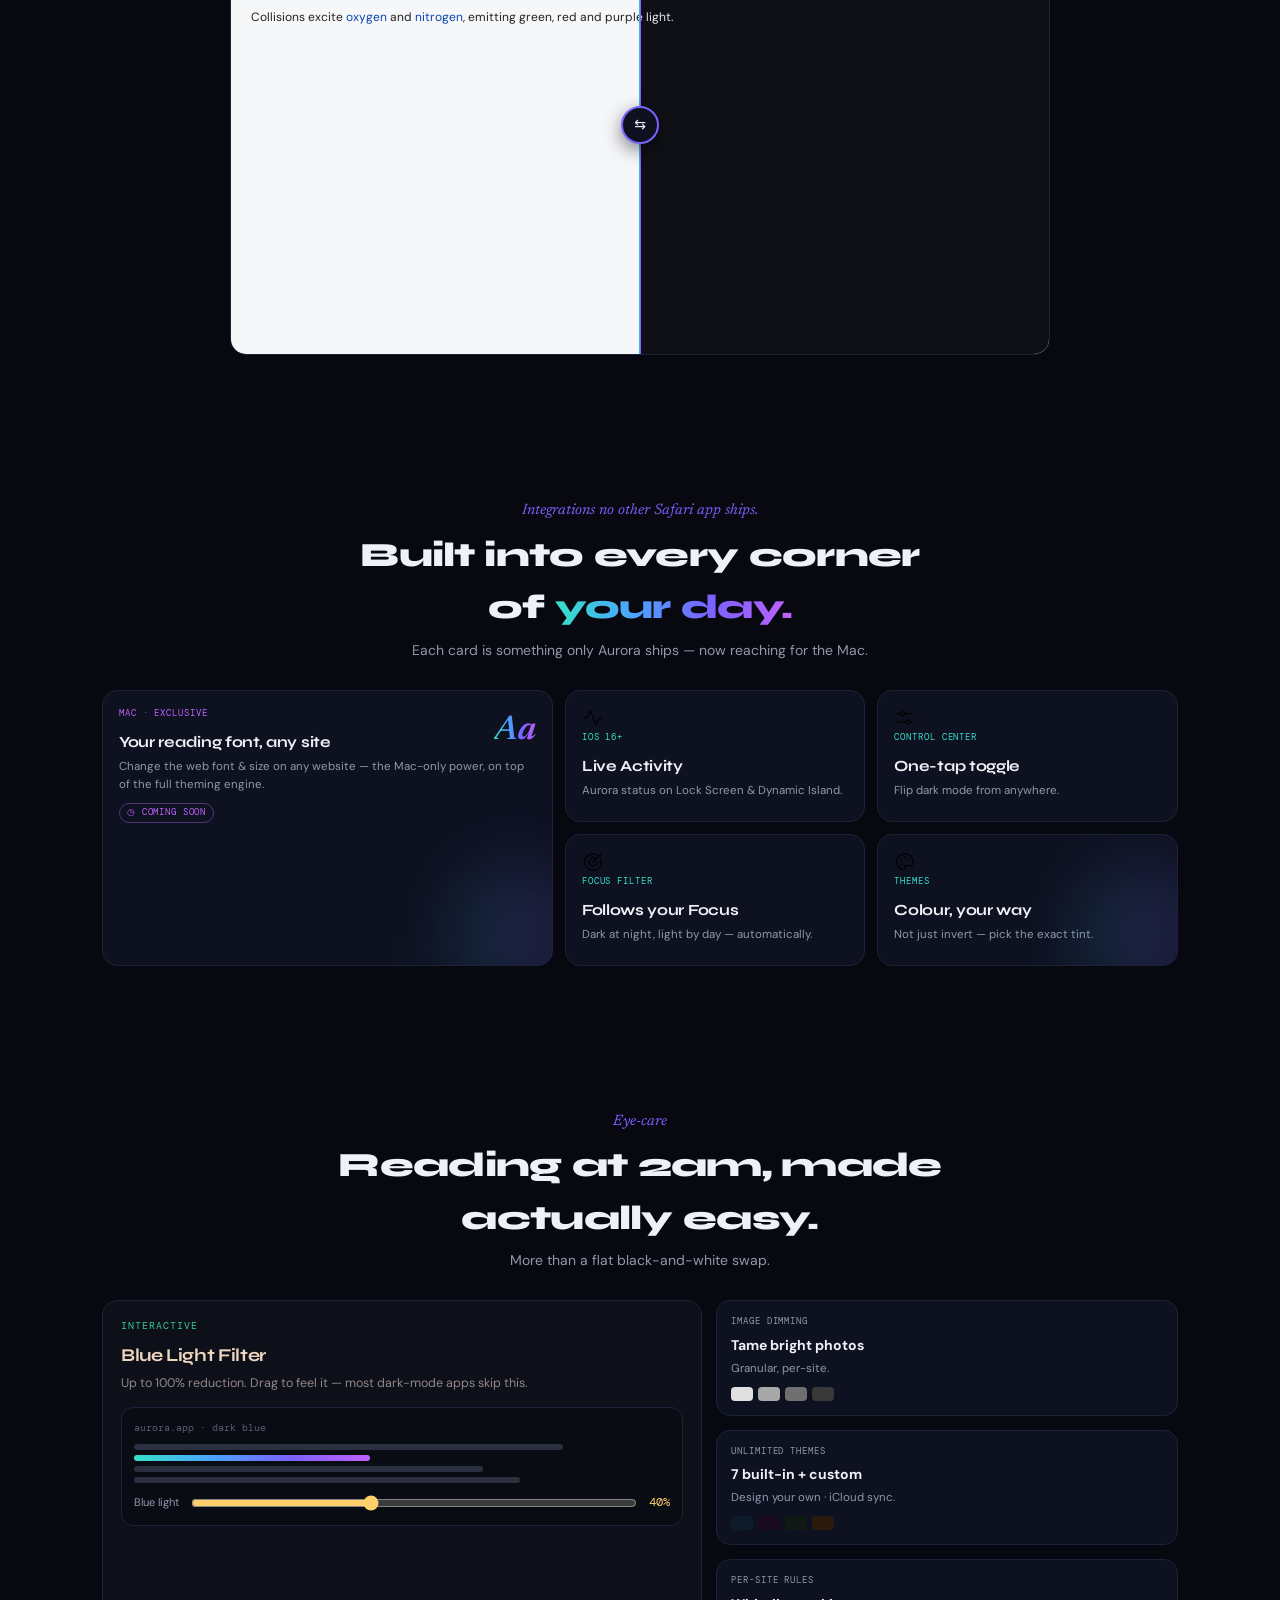
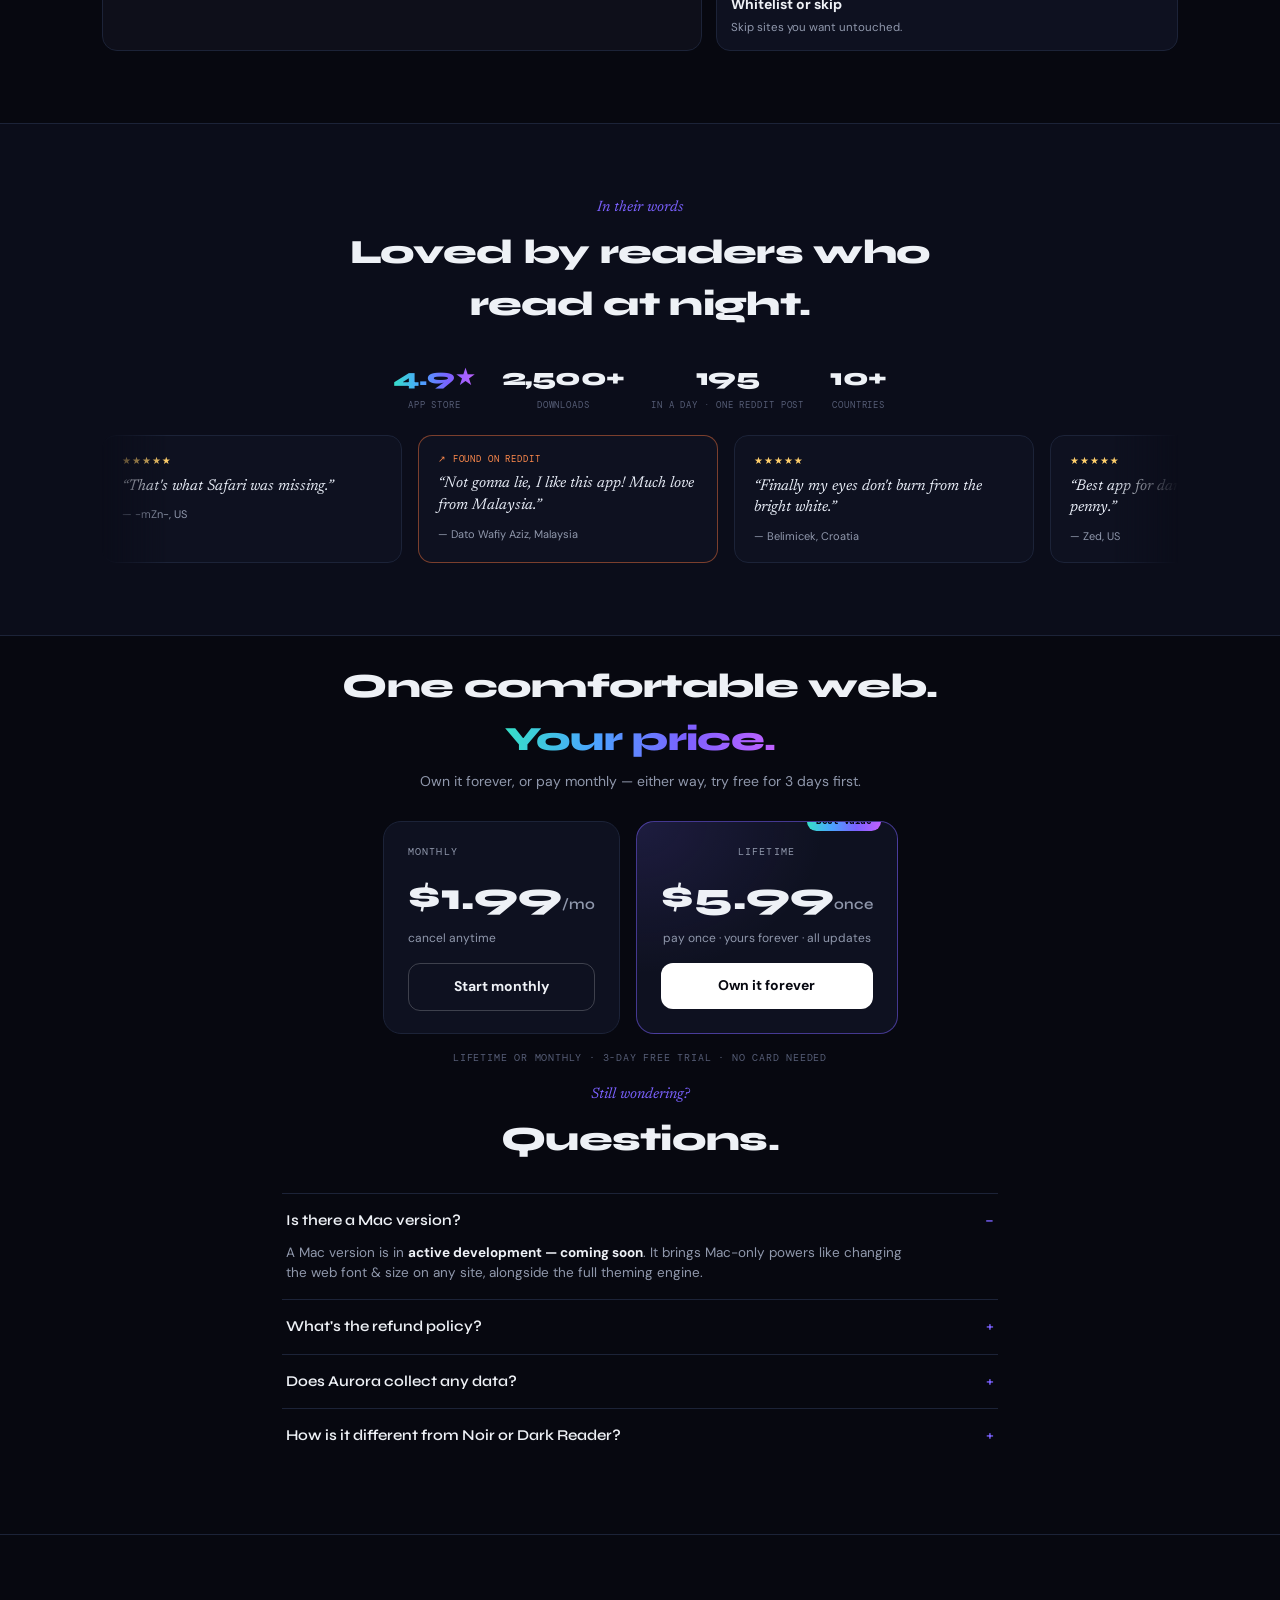
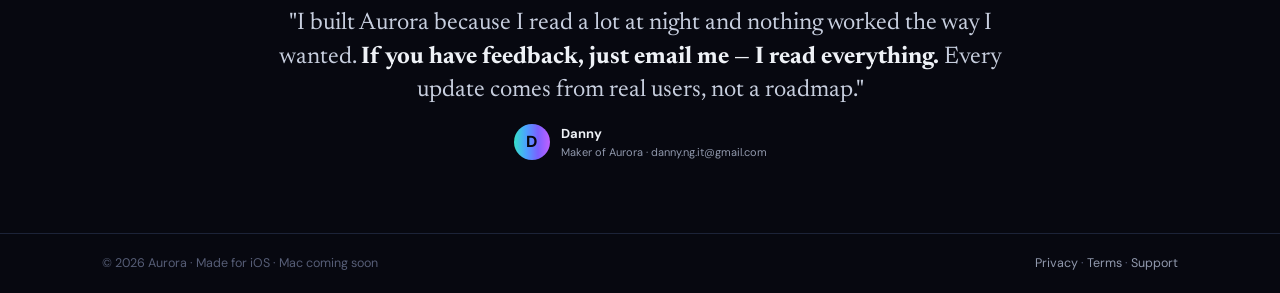
==== commit 4eefafa1: "fix(pricing): tighten section spacing and fix CTA overlap - Reduce .price vertical padding to 1/4 vi" ====
--- a/index.html
+++ b/index.html
@@ -174,7 +174,7 @@
   .vq.reddit{border-color:rgba(255,120,60,.45)}
   .vq .red{font-family:var(--mono);font-size:8.5px;letter-spacing:.1em;text-transform:uppercase;color:#ff8a4c}
 
-  .price{padding:var(--pad) 0}
+  .price{padding:calc(var(--pad)/4) 0}
   .pcards{display:flex;gap:16px;justify-content:center;flex-wrap:wrap;align-items:stretch}
   .pc{background:#0e1120;border:1px solid var(--line);border-radius:18px;padding:22px 24px;min-width:230px;position:relative}
   .pc.hero{border-color:rgba(123,97,255,.5);background:radial-gradient(120% 120% at 0 0,rgba(123,97,255,.14),transparent 60%),#0e1120}
@@ -182,7 +182,7 @@
   .pc .amt{font-family:var(--sans);font-size:38px;font-weight:800;margin:8px 0 2px}.pc .amt small{font-size:15px;color:var(--muted);font-weight:600}
   .pc .n{font-size:12px;color:var(--muted)}
   .pc .best{position:absolute;top:-10px;right:16px;font-family:var(--mono);font-size:8.5px;font-weight:800;color:var(--night);background:var(--aurora);padding:3px 9px;border-radius:999px;letter-spacing:.06em}
-  .pc .cta{margin-top:16px;text-align:center;font-size:14px;font-weight:700;padding:12px;border-radius:12px;background:#fff;color:var(--night)}
+  .pc .cta{display:block;margin-top:16px;text-align:center;font-size:14px;font-weight:700;padding:12px;border-radius:12px;background:#fff;color:var(--night)}
   .pc.sub .cta{background:transparent;color:var(--ink);border:1px solid rgba(255,255,255,.2)}
   .pcap{text-align:center;font-family:var(--mono);font-size:10px;letter-spacing:.08em;text-transform:uppercase;color:var(--faint);margin-top:16px}
 
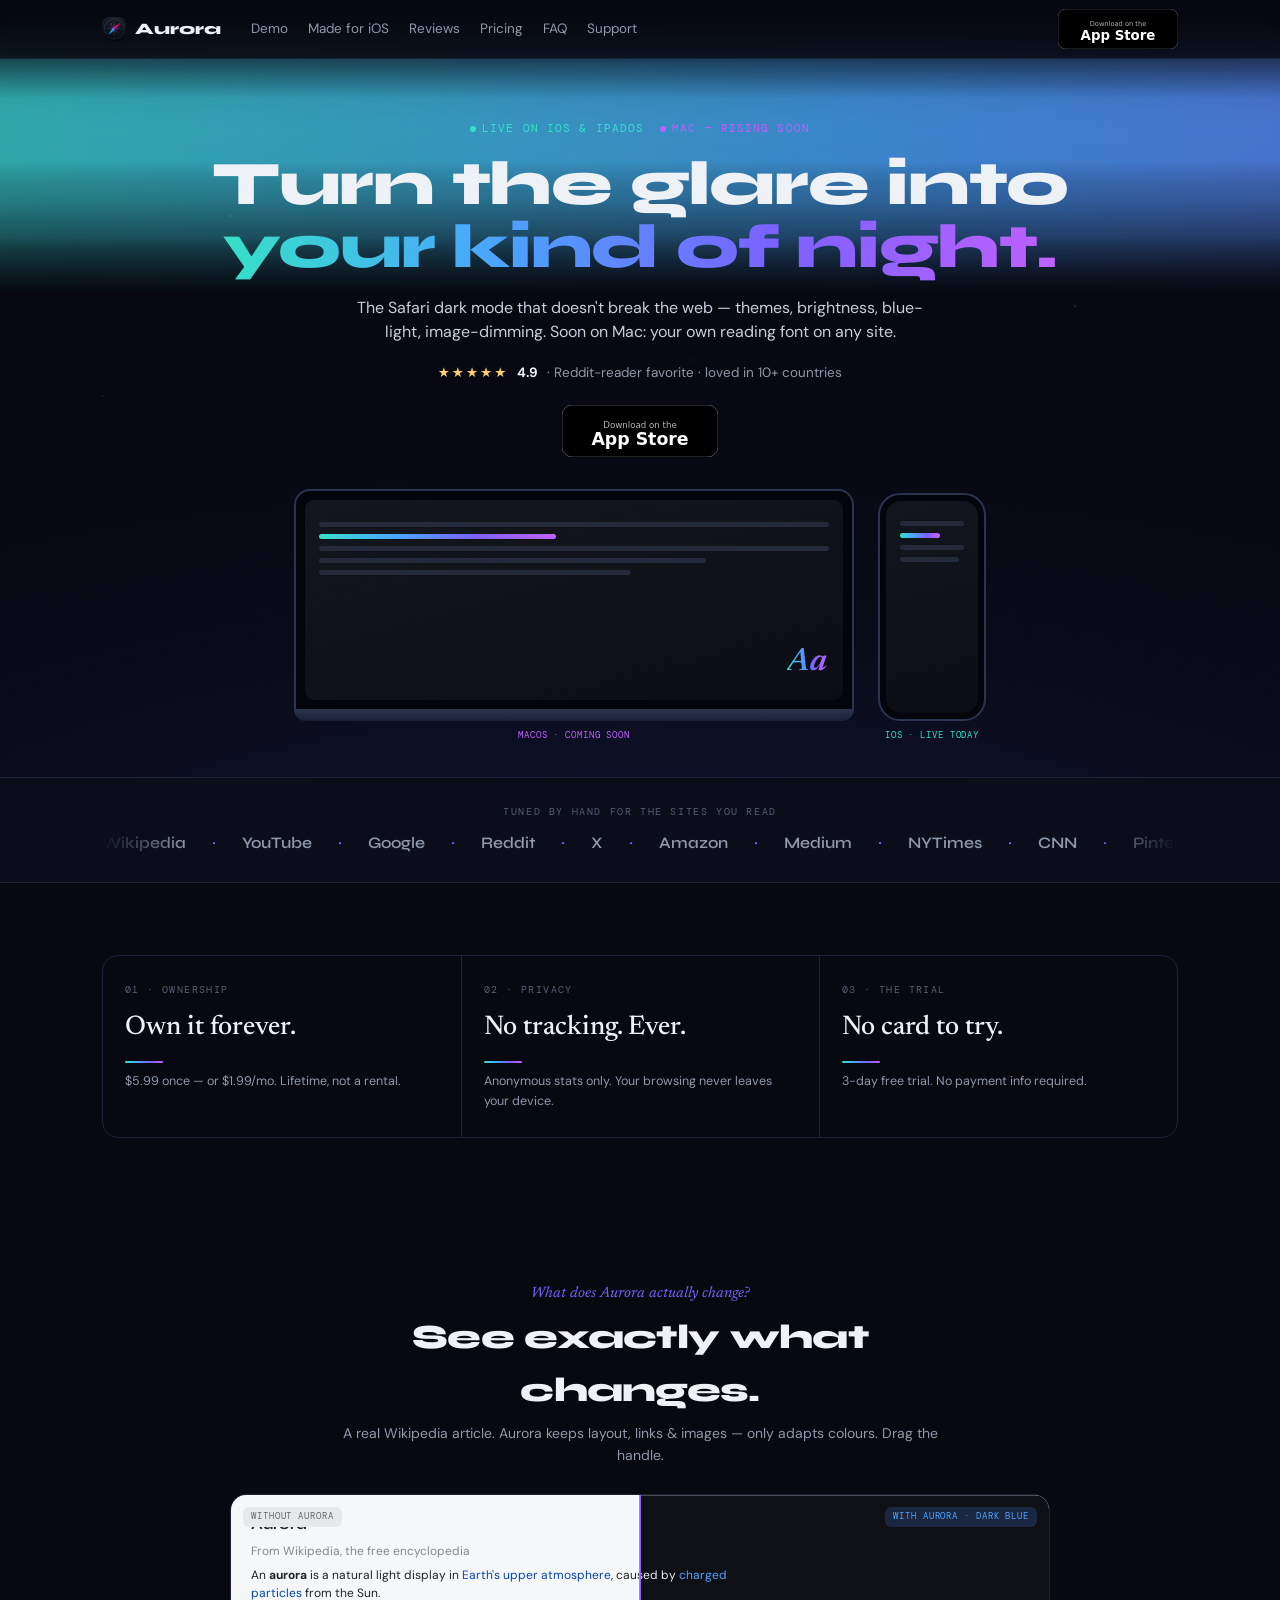
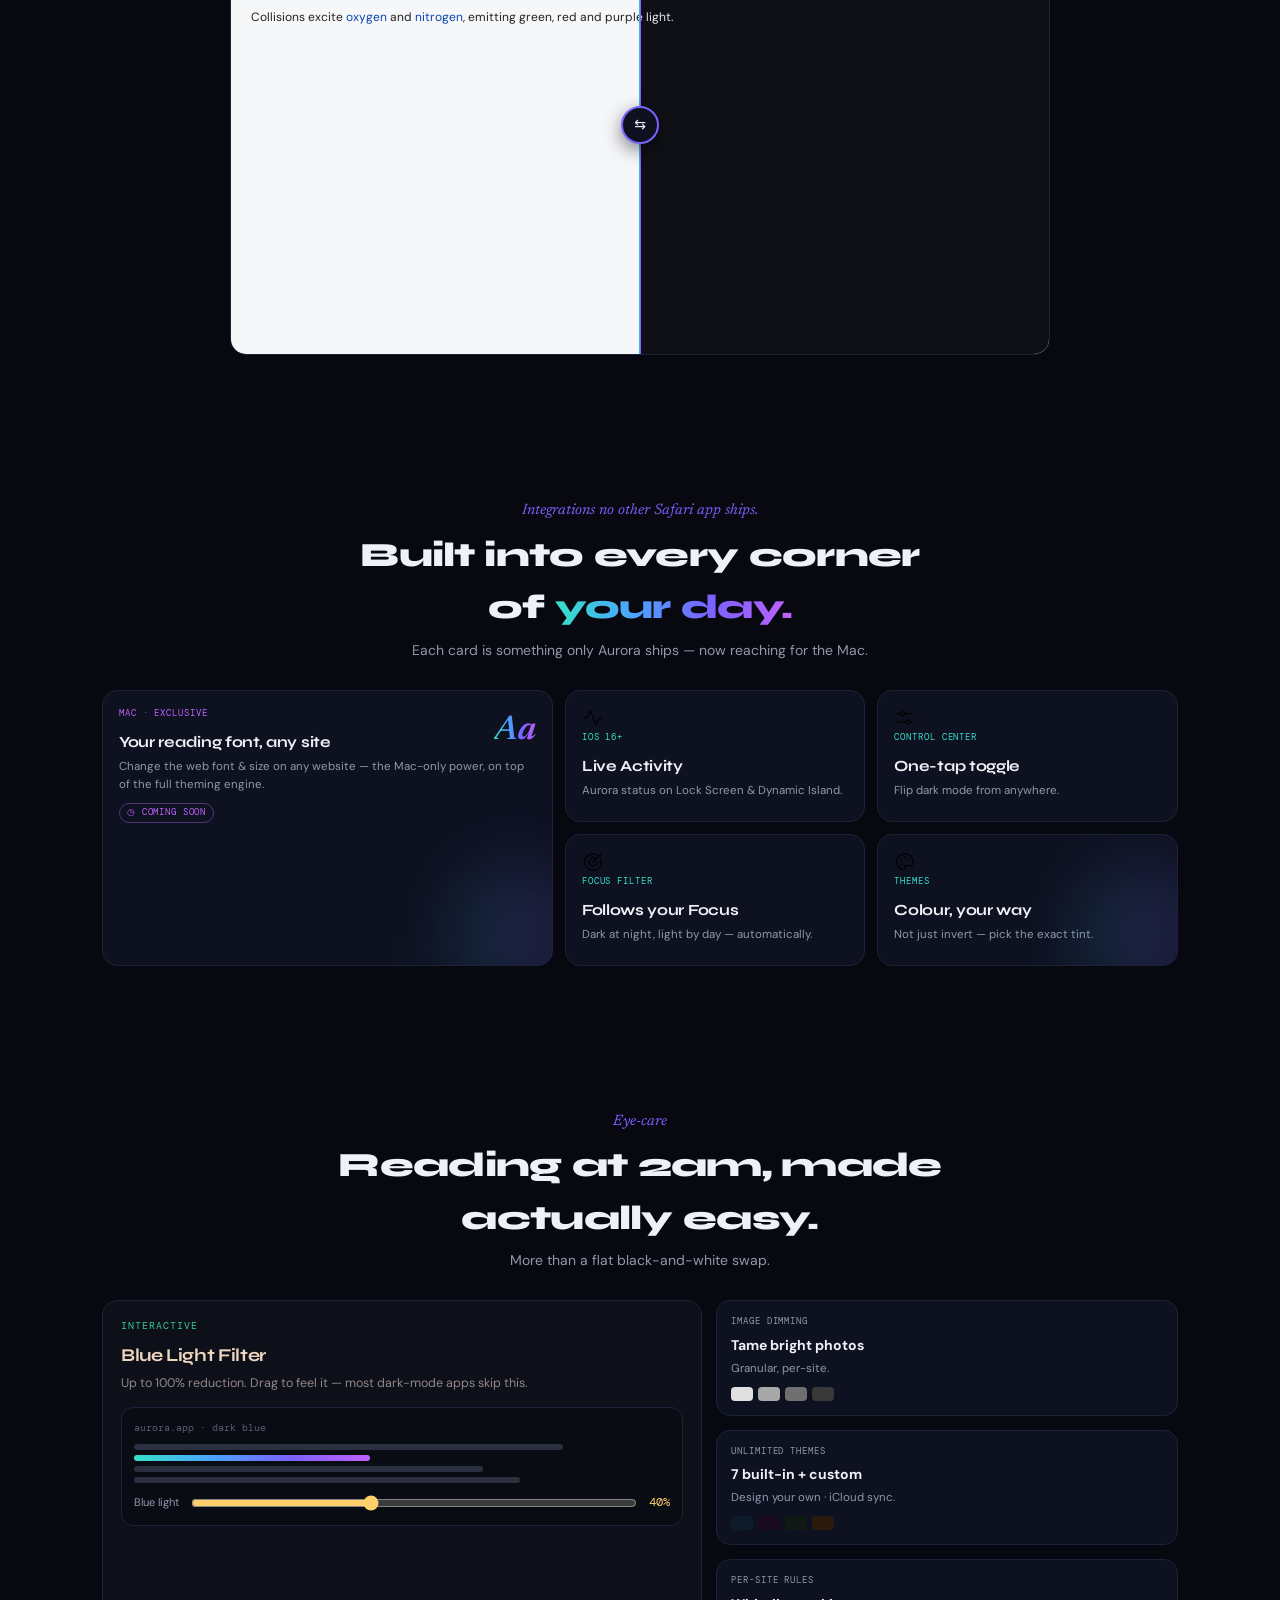
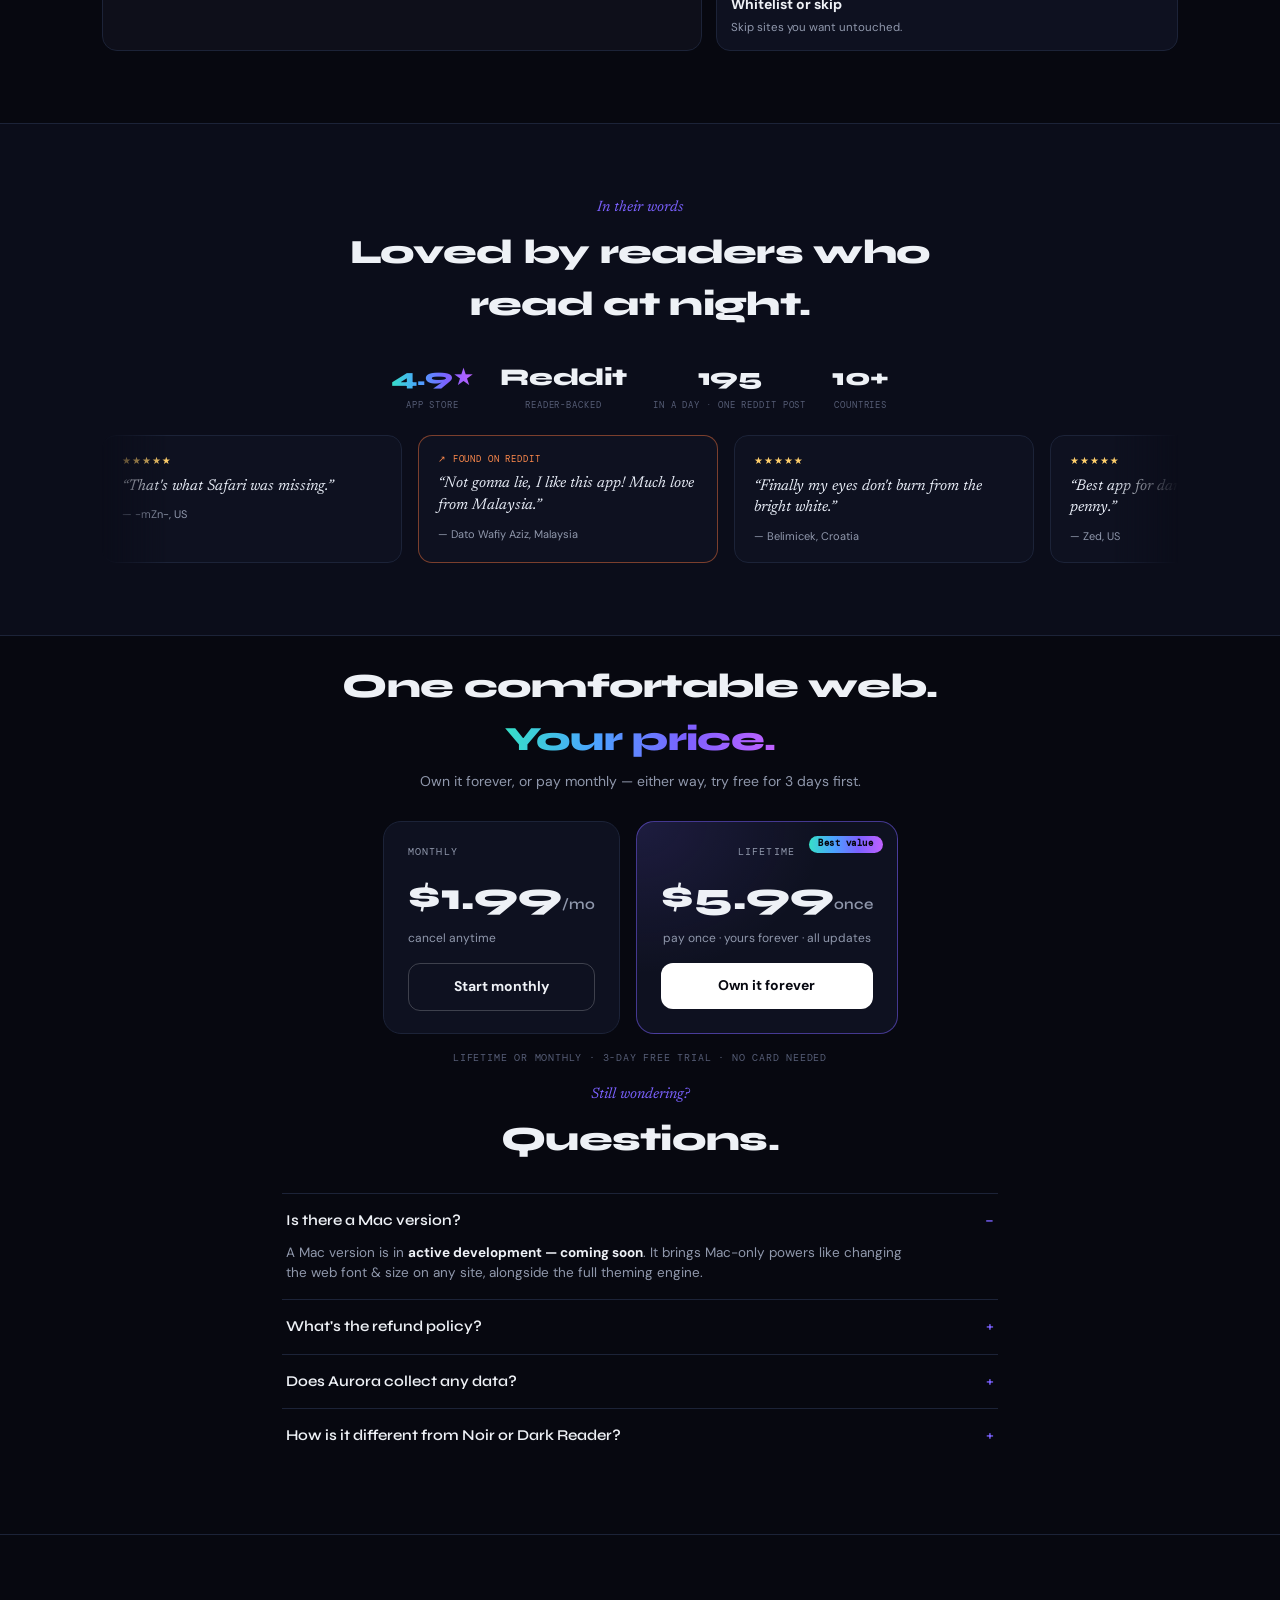
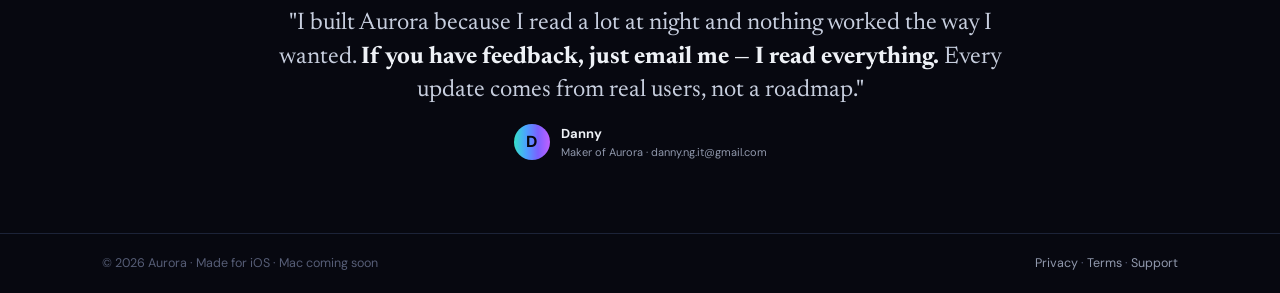
==== commit 3b46bcff: "fix(pricing): contain Best value badge; swap downloads stat for Reddit angle - Move .pc .best inside" ====
--- a/index.html
+++ b/index.html
@@ -181,7 +181,7 @@
   .pc .plan{font-family:var(--mono);font-size:10px;letter-spacing:.12em;text-transform:uppercase;color:var(--muted)}
   .pc .amt{font-family:var(--sans);font-size:38px;font-weight:800;margin:8px 0 2px}.pc .amt small{font-size:15px;color:var(--muted);font-weight:600}
   .pc .n{font-size:12px;color:var(--muted)}
-  .pc .best{position:absolute;top:-10px;right:16px;font-family:var(--mono);font-size:8.5px;font-weight:800;color:var(--night);background:var(--aurora);padding:3px 9px;border-radius:999px;letter-spacing:.06em}
+  .pc .best{position:absolute;top:14px;right:14px;z-index:2;font-family:var(--mono);font-size:8.5px;font-weight:800;line-height:1;white-space:nowrap;color:var(--night);background:var(--aurora);padding:4px 9px;border-radius:999px;letter-spacing:.06em}
   .pc .cta{display:block;margin-top:16px;text-align:center;font-size:14px;font-weight:700;padding:12px;border-radius:12px;background:#fff;color:var(--night)}
   .pc.sub .cta{background:transparent;color:var(--ink);border:1px solid rgba(255,255,255,.2)}
   .pcap{text-align:center;font-family:var(--mono);font-size:10px;letter-spacing:.08em;text-transform:uppercase;color:var(--faint);margin-top:16px}
@@ -223,7 +223,7 @@
     <div class="heyebrow"><span class="live"><i></i>Live on iOS &amp; iPadOS</span><span class="soon"><i></i>Mac — rising soon</span></div>
     <h1 class="htitle">Turn the glare into <span class="grad">your kind of night.</span></h1>
     <p class="hsub">The Safari dark mode that doesn't break the web — themes, brightness, blue-light, image-dimming. Soon on Mac: your own reading font on any site.</p>
-    <div class="rating"><span class="st">★★★★★</span><b>4.9</b> · 2,500+ downloads · loved in 10+ countries</div>
+    <div class="rating"><span class="st">★★★★★</span><b>4.9</b> · Reddit-reader favorite · loved in 10+ countries</div>
     <div class="hcta"><a href="https://apps.apple.com/us/app/aurora-safari-dark-themes/id6751903540"><img src="assets/app-store-badge.svg" alt="Download on the App Store"></a></div>
     <div class="horizon">
       <div class="mb"><div class="lid"><div class="scr"><div class="ln" style="top:22px"></div><div class="ln g" style="top:34px"></div><div class="ln" style="top:46px"></div><div class="ln" style="top:58px;width:72%"></div><div class="ln" style="top:70px;width:58%"></div><span class="aa grad">Aa</span></div></div><div class="base"></div><div class="dcap soon">macOS · coming soon</div></div>
@@ -282,7 +282,7 @@
 
 <section class="rev" id="reviews"><div class="c">
   <div class="shead"><div class="q">In their words</div><h2>Loved by readers who read at night.</h2></div>
-  <div class="rstat"><div class="s"><b class="st">4.9★</b><span>App Store</span></div><div class="s"><b>2,500+</b><span>downloads</span></div><div class="s"><b>195</b><span>in a day · one Reddit post</span></div><div class="s"><b>10+</b><span>countries</span></div></div>
+  <div class="rstat"><div class="s"><b class="st">4.9★</b><span>App Store</span></div><div class="s"><b>Reddit</b><span>reader-backed</span></div><div class="s"><b>195</b><span>in a day · one Reddit post</span></div><div class="s"><b>10+</b><span>countries</span></div></div>
   <div class="rmarq"><div class="rtrack" id="rtrack"></div></div>
 </div></section>
 
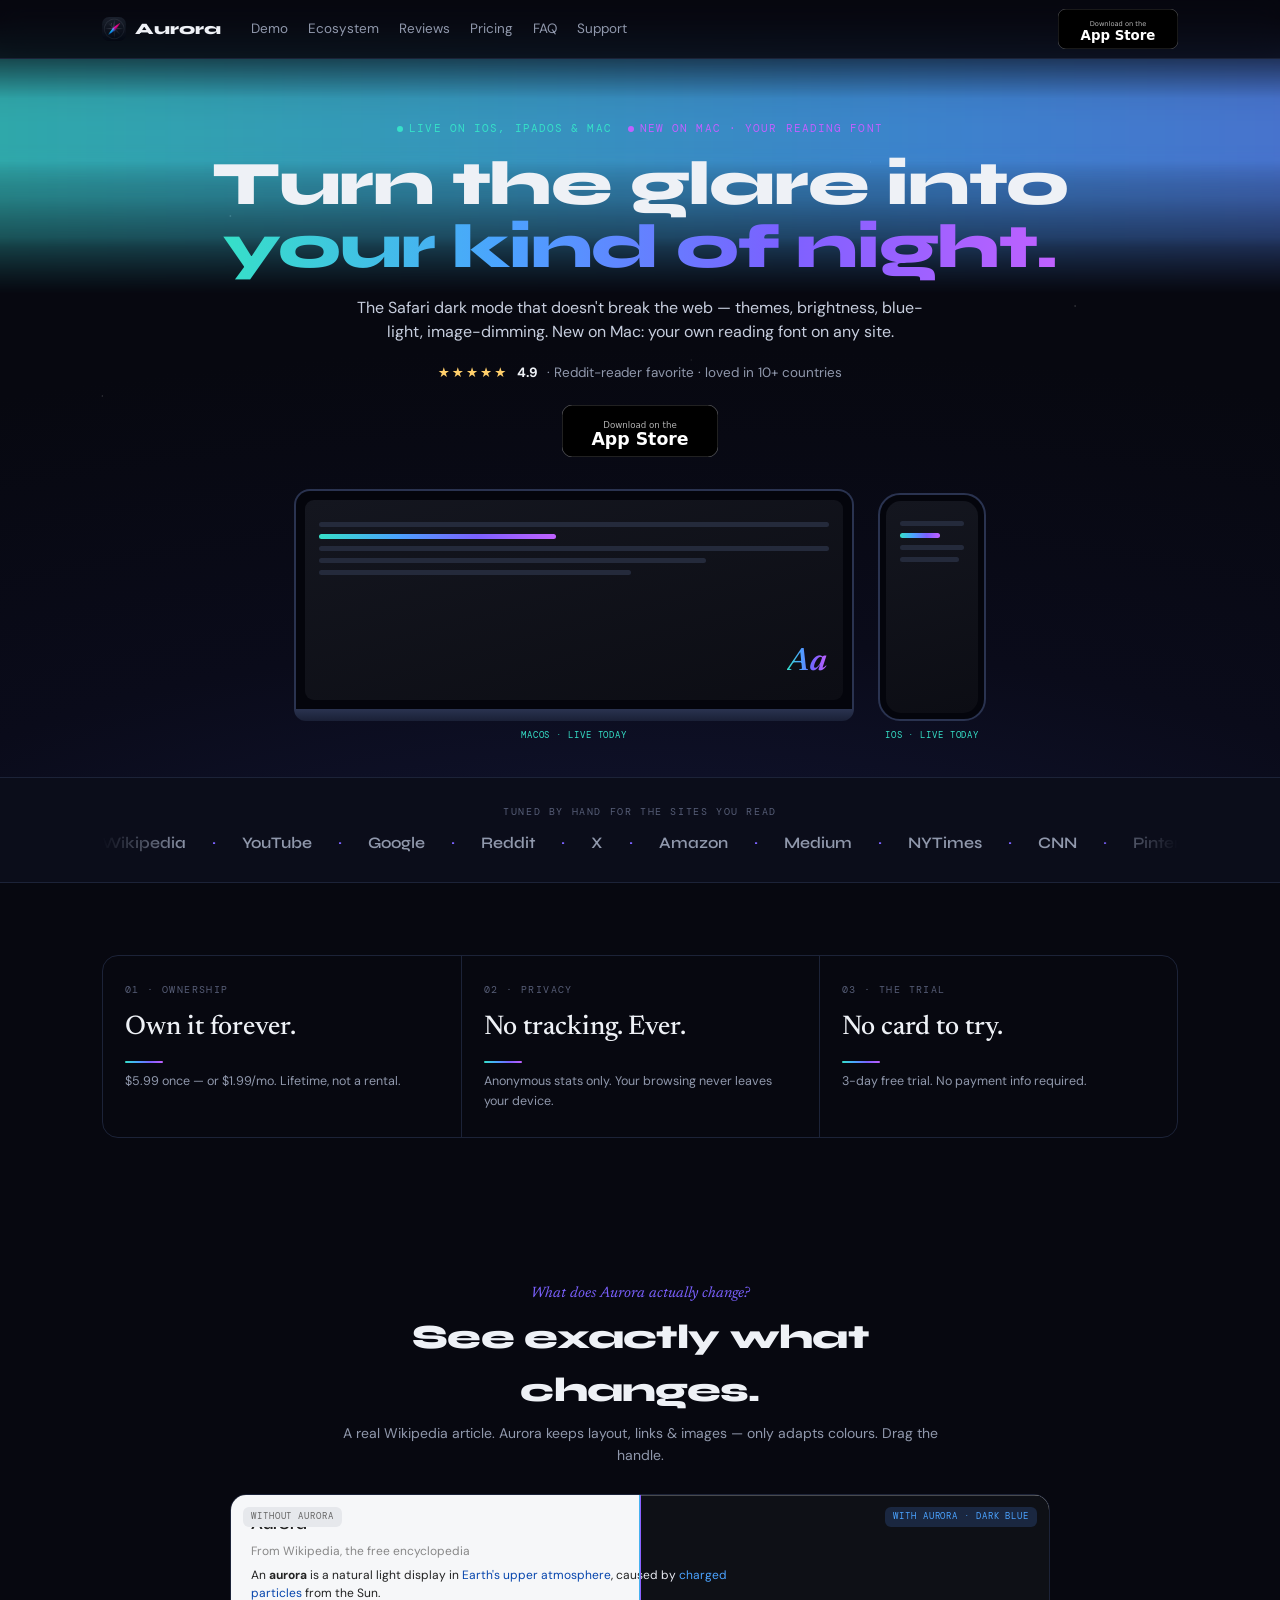
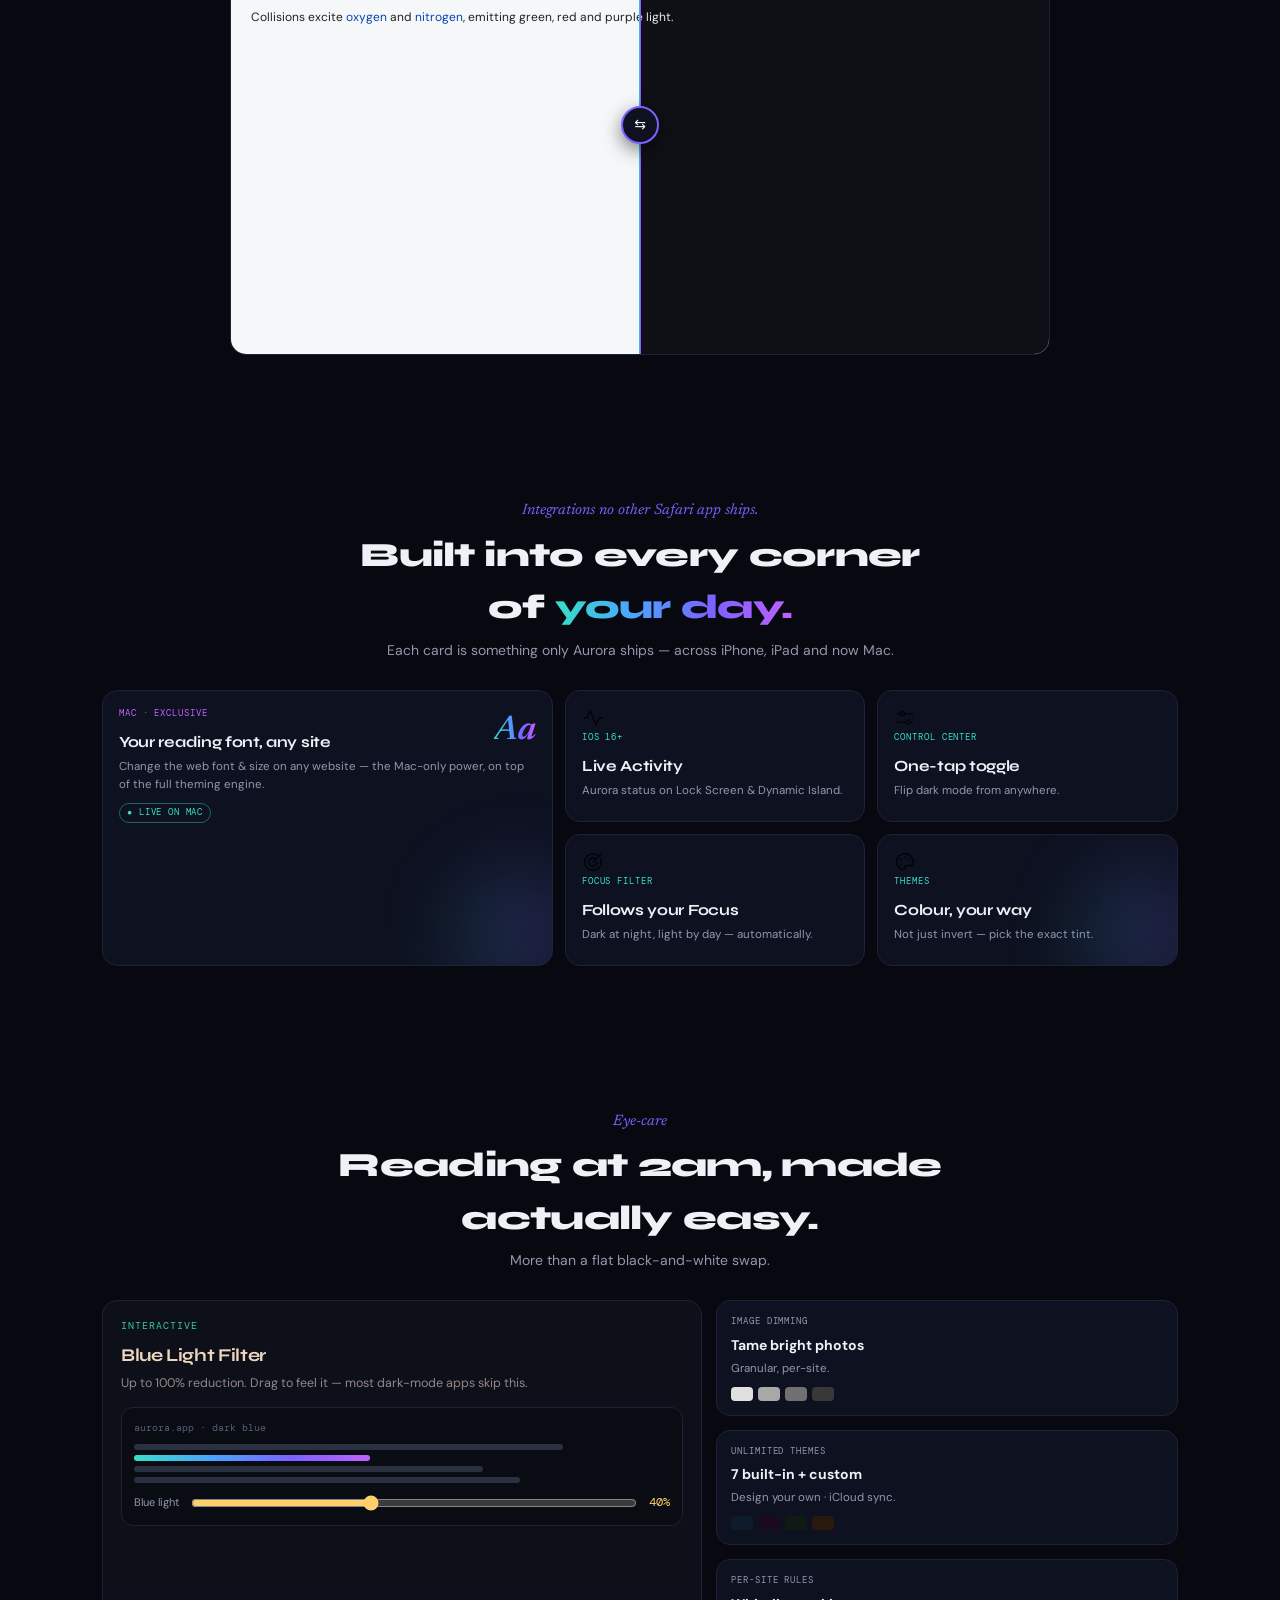
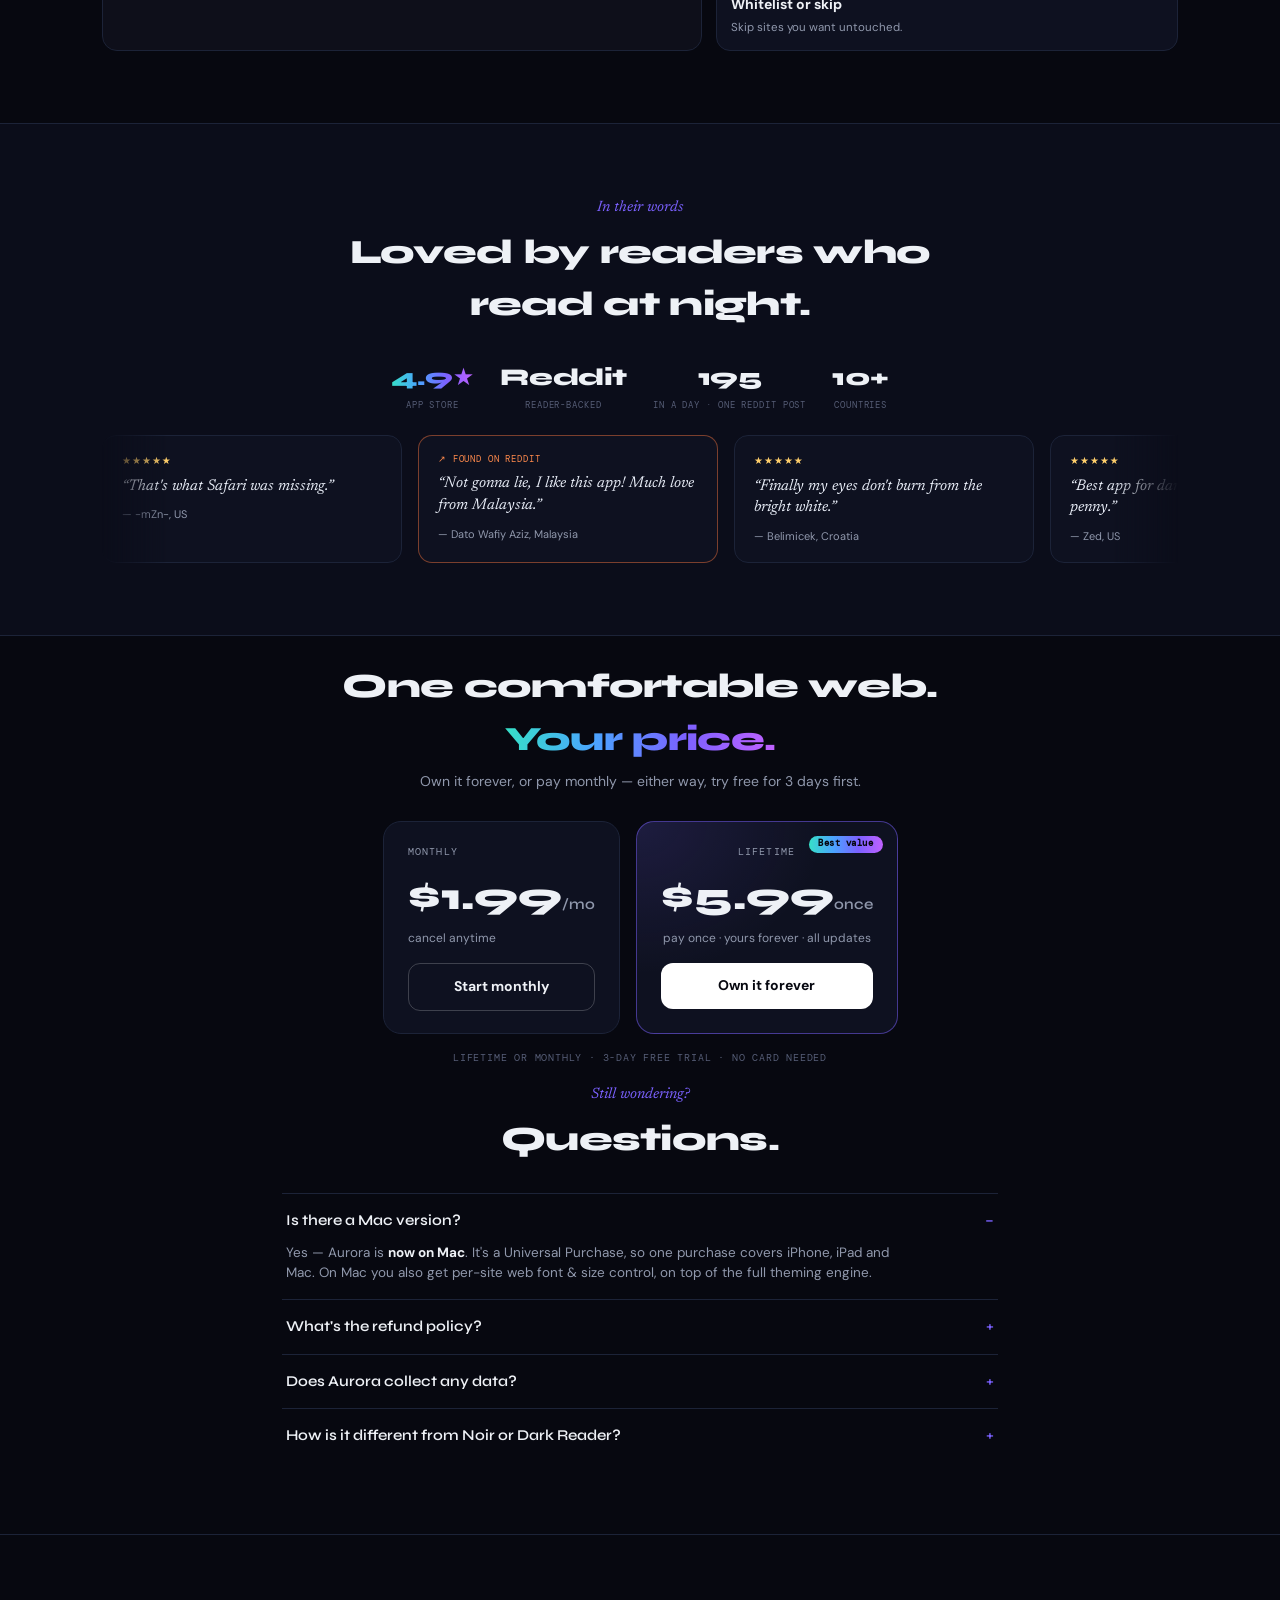
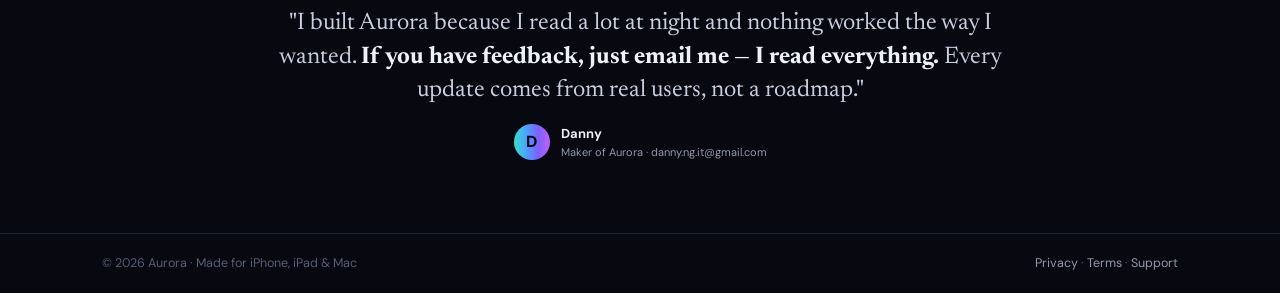
==== commit 8b92db4e: "feat: add mac post" ====
--- a/index.html
+++ b/index.html
@@ -4,19 +4,19 @@
   <meta charset="UTF-8">
   <meta name="viewport" content="width=device-width, initial-scale=1.0">
   <script>document.documentElement.classList.remove('no-js');</script>
-  <title>Aurora — Safari Dark Themes for iOS</title>
-  <meta name="description" content="The Safari dark mode that doesn't break the web — themes, brightness, blue-light, image-dimming. Own it for $5.99 once, or $1.99/mo. 3-day free trial. Mac coming soon.">
+  <title>Aurora — Safari Dark Themes for iPhone, iPad &amp; Mac</title>
+  <meta name="description" content="The Safari dark mode that doesn't break the web — themes, brightness, blue-light, image-dimming, and now your own reading font on Mac. Own it for $5.99 once, or $1.99/mo. 3-day free trial. Now on Mac.">
   <meta name="robots" content="index, follow">
 
-  <meta property="og:title" content="Aurora — Safari Dark Themes for iOS">
-  <meta property="og:description" content="The Safari dark mode that doesn't break the web. Own it for $5.99, or $1.99/mo. Mac coming soon.">
+  <meta property="og:title" content="Aurora — Safari Dark Themes for iPhone, iPad &amp; Mac">
+  <meta property="og:description" content="The Safari dark mode that doesn't break the web — now on Mac, with your own reading font on any site. Own it for $5.99, or $1.99/mo.">
   <meta property="og:type" content="website">
   <meta property="og:url" content="https://datnntqn.github.io/aurora-legal/">
   <meta property="og:image" content="https://datnntqn.github.io/aurora-legal/assets/aurora-icon.png">
 
   <meta name="twitter:card" content="summary_large_image">
-  <meta name="twitter:title" content="Aurora — Safari Dark Themes for iOS">
-  <meta name="twitter:description" content="The Safari dark mode that doesn't break the web.">
+  <meta name="twitter:title" content="Aurora — Safari Dark Themes for iPhone, iPad &amp; Mac">
+  <meta name="twitter:description" content="The Safari dark mode that doesn't break the web — now on Mac.">
 
   <link rel="icon" type="image/png" href="assets/aurora-icon-128.png">
   <link rel="apple-touch-icon" href="assets/aurora-icon-180.png">
@@ -213,20 +213,20 @@
 
 <nav><div class="c navin">
   <a class="brand" href="#hero"><img src="assets/aurora-icon-128.png" alt="">Aurora</a>
-  <div class="nlinks"><a href="#demo">Demo</a><a href="#ios">Made for iOS</a><a href="#reviews">Reviews</a><a href="#pricing">Pricing</a><a href="#faq">FAQ</a><a href="support.html">Support</a></div>
+  <div class="nlinks"><a href="#demo">Demo</a><a href="#ios">Ecosystem</a><a href="#reviews">Reviews</a><a href="#pricing">Pricing</a><a href="#faq">FAQ</a><a href="support.html">Support</a></div>
   <a class="dl" href="https://apps.apple.com/us/app/aurora-safari-dark-themes/id6751903540"><img src="assets/app-store-badge.svg" alt="Download on the App Store"></a>
 </div></nav>
 
 <header id="hero" class="hero">
   <div class="stars"></div><div class="band"></div><div class="band two"></div>
   <div class="c hin">
-    <div class="heyebrow"><span class="live"><i></i>Live on iOS &amp; iPadOS</span><span class="soon"><i></i>Mac — rising soon</span></div>
+    <div class="heyebrow"><span class="live"><i></i>Live on iOS, iPadOS &amp; Mac</span><span class="soon"><i></i>New on Mac · your reading font</span></div>
     <h1 class="htitle">Turn the glare into <span class="grad">your kind of night.</span></h1>
-    <p class="hsub">The Safari dark mode that doesn't break the web — themes, brightness, blue-light, image-dimming. Soon on Mac: your own reading font on any site.</p>
+    <p class="hsub">The Safari dark mode that doesn't break the web — themes, brightness, blue-light, image-dimming. New on Mac: your own reading font on any site.</p>
     <div class="rating"><span class="st">★★★★★</span><b>4.9</b> · Reddit-reader favorite · loved in 10+ countries</div>
     <div class="hcta"><a href="https://apps.apple.com/us/app/aurora-safari-dark-themes/id6751903540"><img src="assets/app-store-badge.svg" alt="Download on the App Store"></a></div>
     <div class="horizon">
-      <div class="mb"><div class="lid"><div class="scr"><div class="ln" style="top:22px"></div><div class="ln g" style="top:34px"></div><div class="ln" style="top:46px"></div><div class="ln" style="top:58px;width:72%"></div><div class="ln" style="top:70px;width:58%"></div><span class="aa grad">Aa</span></div></div><div class="base"></div><div class="dcap soon">macOS · coming soon</div></div>
+      <div class="mb"><div class="lid"><div class="scr"><div class="ln" style="top:22px"></div><div class="ln g" style="top:34px"></div><div class="ln" style="top:46px"></div><div class="ln" style="top:58px;width:72%"></div><div class="ln" style="top:70px;width:58%"></div><span class="aa grad">Aa</span></div></div><div class="base"></div><div class="dcap live">macOS · live today</div></div>
       <div class="ip"><div class="fr"><div class="scr"><div class="ln" style="top:20px"></div><div class="ln g" style="top:32px"></div><div class="ln" style="top:44px"></div><div class="ln" style="top:56px;width:64%"></div></div></div><div class="dcap live">iOS · live today</div></div>
     </div>
   </div>
@@ -253,9 +253,9 @@
 </div></section>
 
 <section class="ios" id="ios"><div class="c">
-  <div class="shead"><div class="q">Integrations no other Safari app ships.</div><h2>Built into every corner of <span class="grad">your day.</span></h2><p>Each card is something only Aurora ships — now reaching for the Mac.</p></div>
+  <div class="shead"><div class="q">Integrations no other Safari app ships.</div><h2>Built into every corner of <span class="grad">your day.</span></h2><p>Each card is something only Aurora ships — across iPhone, iPad and now Mac.</p></div>
   <div class="bento">
-    <div class="bc big mac"><span class="aaB grad">Aa</span><div class="tg">Mac · exclusive</div><h3>Your reading font, any site</h3><p>Change the web font &amp; size on any website — the Mac-only power, on top of the full theming engine.</p><span class="soonp">◷ coming soon</span><div class="glow"></div></div>
+    <div class="bc big mac"><span class="aaB grad">Aa</span><div class="tg">Mac · exclusive</div><h3>Your reading font, any site</h3><p>Change the web font &amp; size on any website — the Mac-only power, on top of the full theming engine.</p><span class="soonp" style="color:var(--teal);border-color:rgba(54,224,200,.4)">● live on Mac</span><div class="glow"></div></div>
     <div class="bc"><img class="mi" src="assets/icons/pulse.svg" alt=""><div class="tg">iOS 16+</div><h3>Live Activity</h3><p>Aurora status on Lock Screen &amp; Dynamic Island.</p></div>
     <div class="bc"><img class="mi" src="assets/icons/sliders-horizontal.svg" alt=""><div class="tg">Control Center</div><h3>One-tap toggle</h3><p>Flip dark mode from anywhere.</p></div>
     <div class="bc"><img class="mi" src="assets/icons/target.svg" alt=""><div class="tg">Focus filter</div><h3>Follows your Focus</h3><p>Dark at night, light by day — automatically.</p></div>
@@ -299,10 +299,10 @@
 
 <section class="faq" id="faq"><div class="c" style="max-width:760px">
   <div class="shead"><div class="q">Still wondering?</div><h2>Questions.</h2></div>
-  <details open><summary>Is there a Mac version?</summary><p>A Mac version is in <b style="color:var(--ink)">active development — coming soon</b>. It brings Mac-only powers like changing the web font &amp; size on any site, alongside the full theming engine.</p></details>
+  <details open><summary>Is there a Mac version?</summary><p>Yes — Aurora is <b style="color:var(--ink)">now on Mac</b>. It's a Universal Purchase, so one purchase covers iPhone, iPad and Mac. On Mac you also get per-site web font &amp; size control, on top of the full theming engine.</p></details>
   <details><summary>What's the refund policy?</summary><p>Standard Apple App Store policy. The 3-day free trial needs no payment info, so you can try before you buy.</p></details>
   <details><summary>Does Aurora collect any data?</summary><p>Only anonymous product-usage stats via TelemetryDeck — no personal data, no tracking, and your browsing never leaves your device. See the <a href="privacy.html">Privacy Policy</a>.</p></details>
-  <details><summary>How is it different from Noir or Dark Reader?</summary><p>Aurora is built specifically for iOS — Focus Filter, Control Center, Live Activity, Auto Schedule, Siri/Shortcuts — and soon, Mac web-fonts. Stable on iOS 18+.</p></details>
+  <details><summary>How is it different from Noir or Dark Reader?</summary><p>Aurora is built for the whole Apple ecosystem — Focus Filter, Control Center, Live Activity, Auto Schedule, Siri/Shortcuts on iOS, and on Mac, per-site web fonts &amp; size. Stable on iOS 18+.</p></details>
 </div></section>
 
 <section class="founder"><div class="c">
@@ -310,7 +310,7 @@
   <div class="fsig"><div class="fav">D</div><div><div class="fname">Danny</div><div class="fhandle">Maker of Aurora · <a href="mailto:danny.ng.it@gmail.com">danny.ng.it@gmail.com</a></div></div></div>
 </div></section>
 
-<footer><div class="c fin"><div>© 2026 Aurora · Made for iOS · Mac coming soon</div><div><a href="privacy.html">Privacy</a> · <a href="terms.html">Terms</a> · <a href="support.html">Support</a></div></div></footer>
+<footer><div class="c fin"><div>© 2026 Aurora · Made for iPhone, iPad &amp; Mac</div><div><a href="privacy.html">Privacy</a> · <a href="terms.html">Terms</a> · <a href="support.html">Support</a></div></div></footer>
 
 <script>
   var sites=["Wikipedia","YouTube","Google","Reddit","X","Amazon","Medium","NYTimes","CNN","Pinterest","IMDb","Etsy","Slack"];
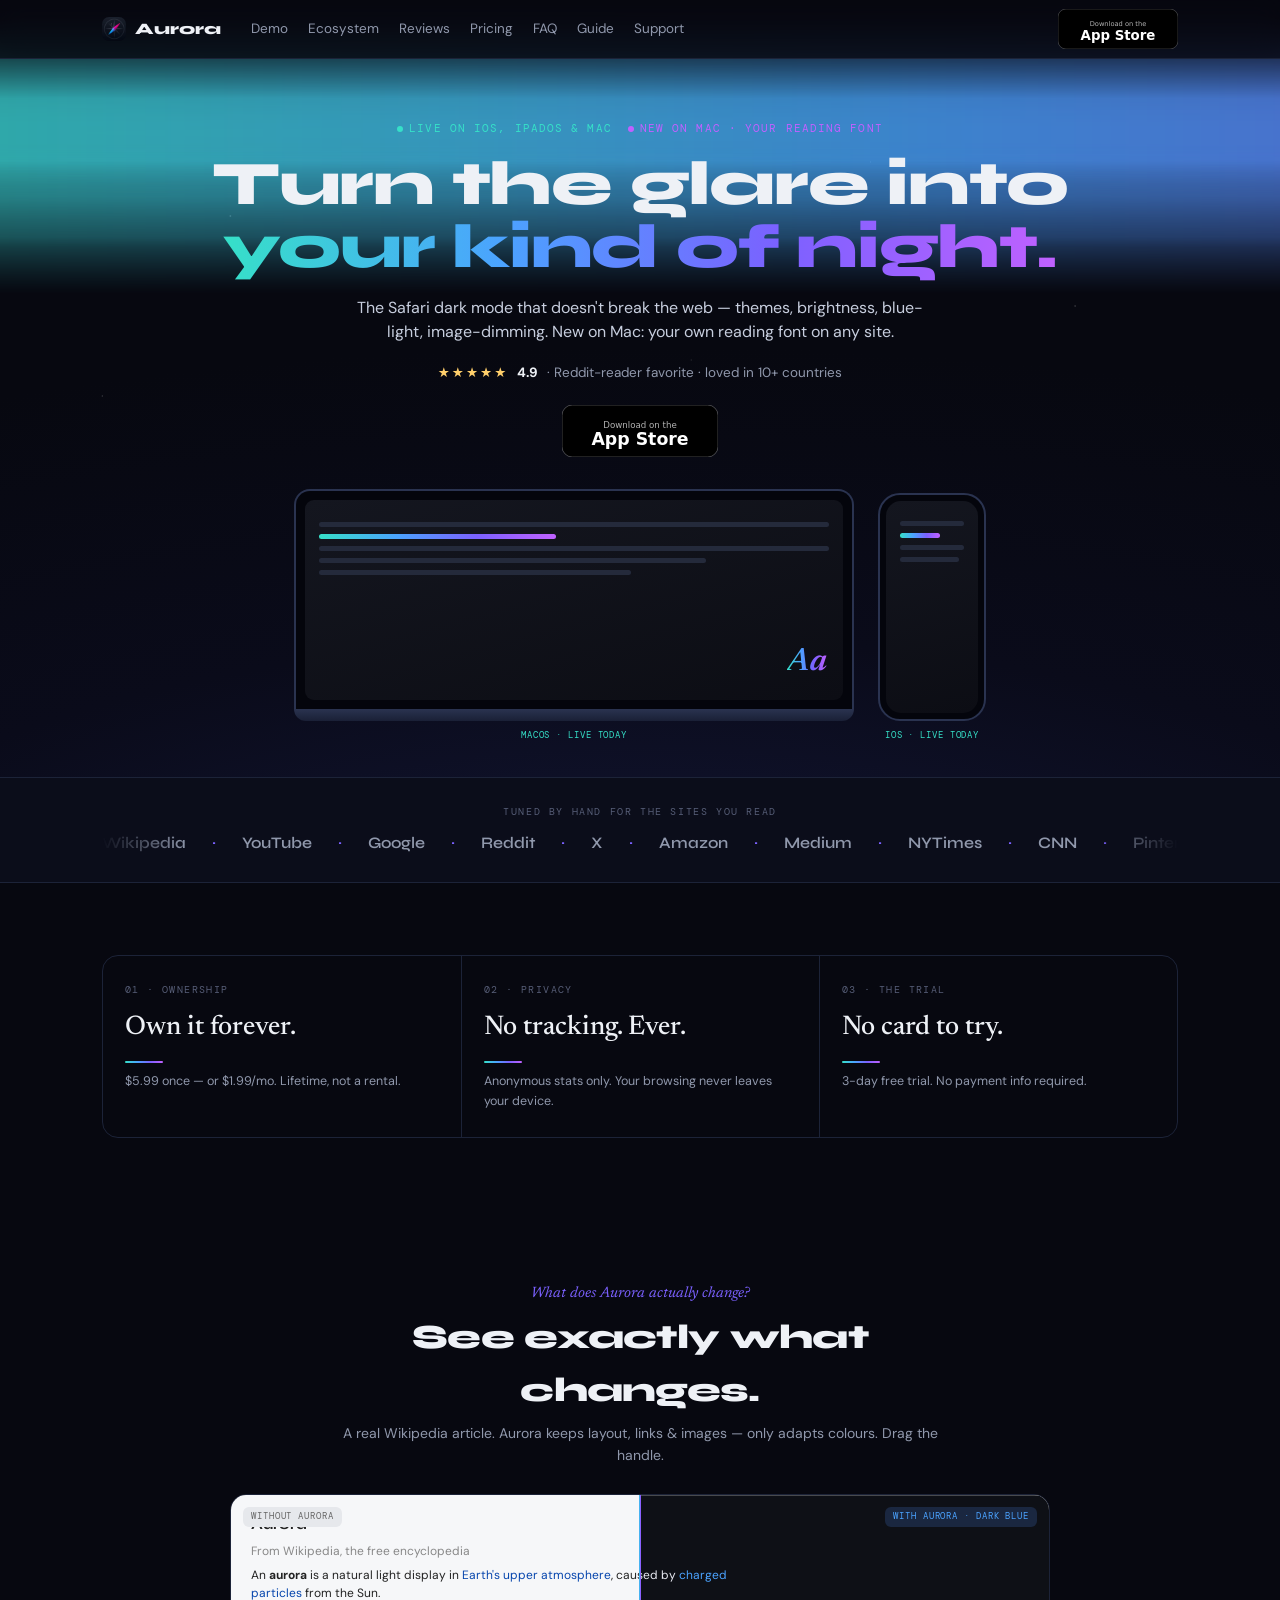
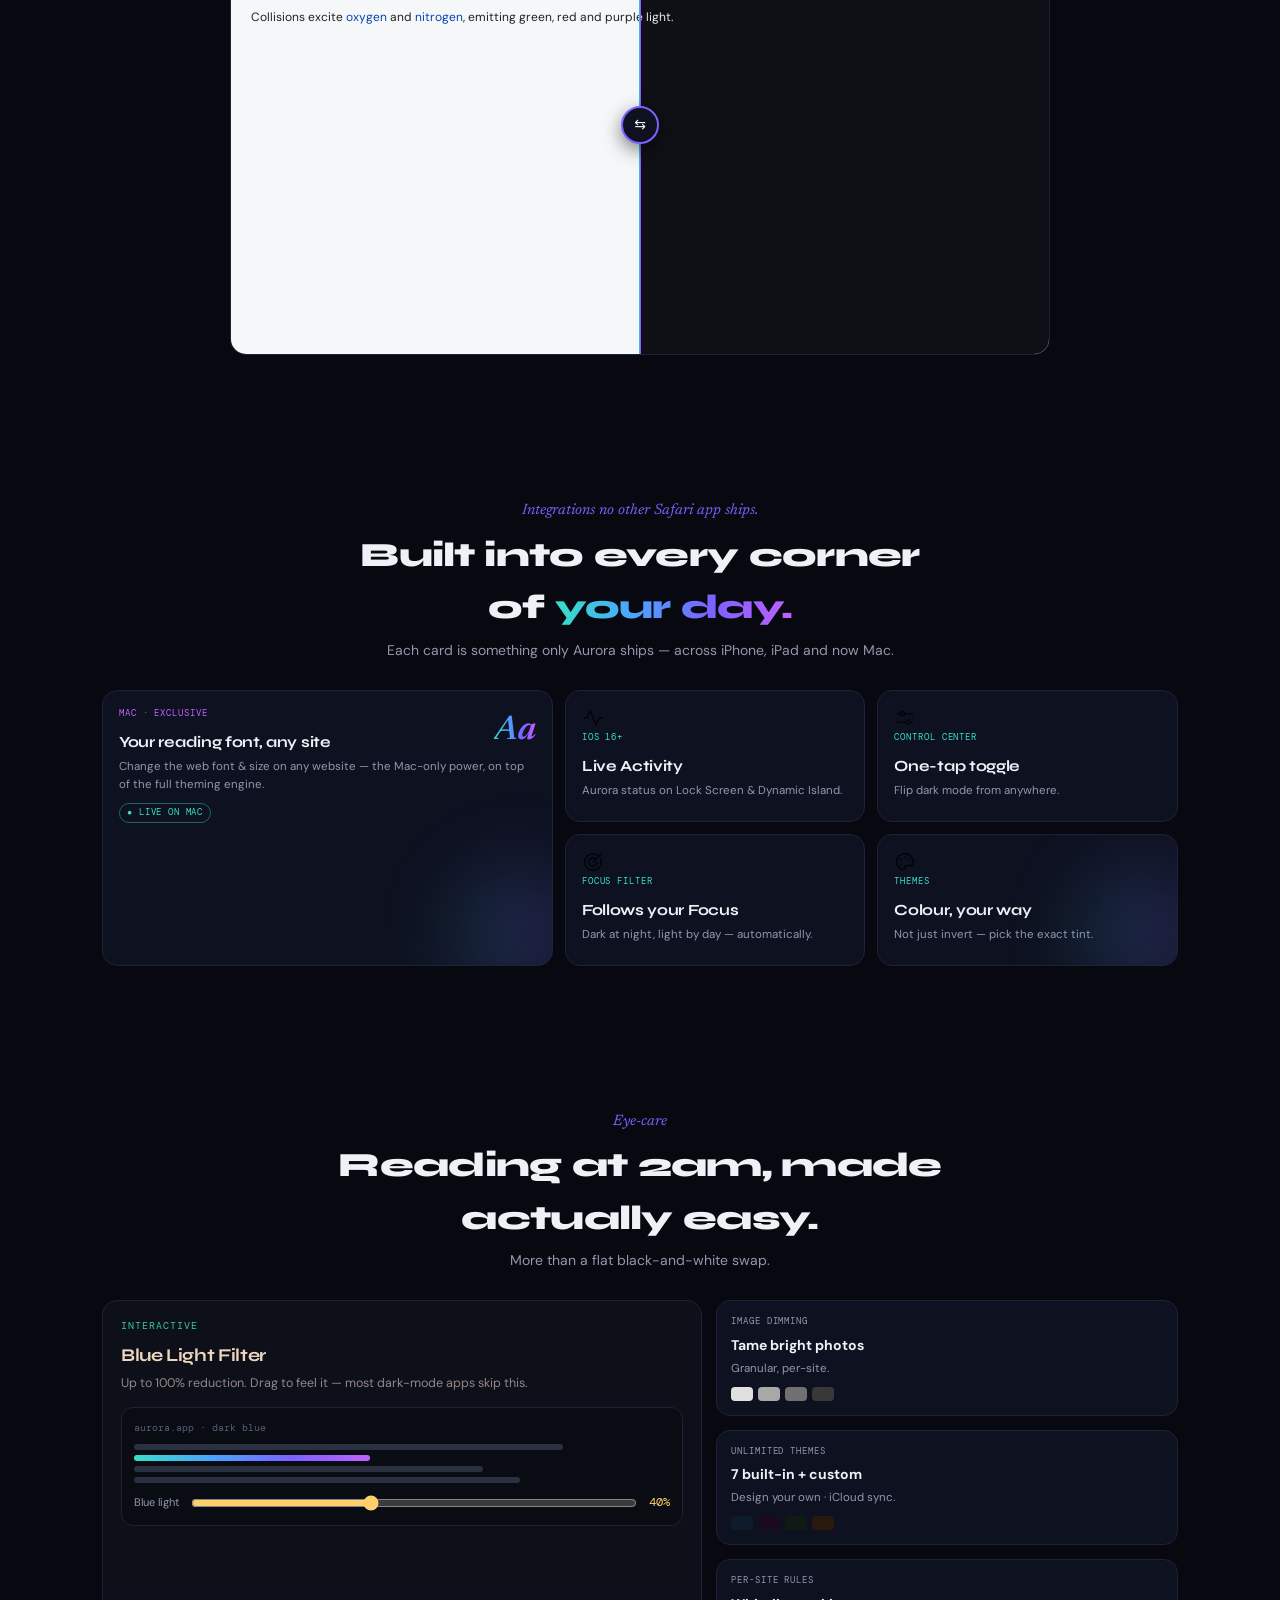
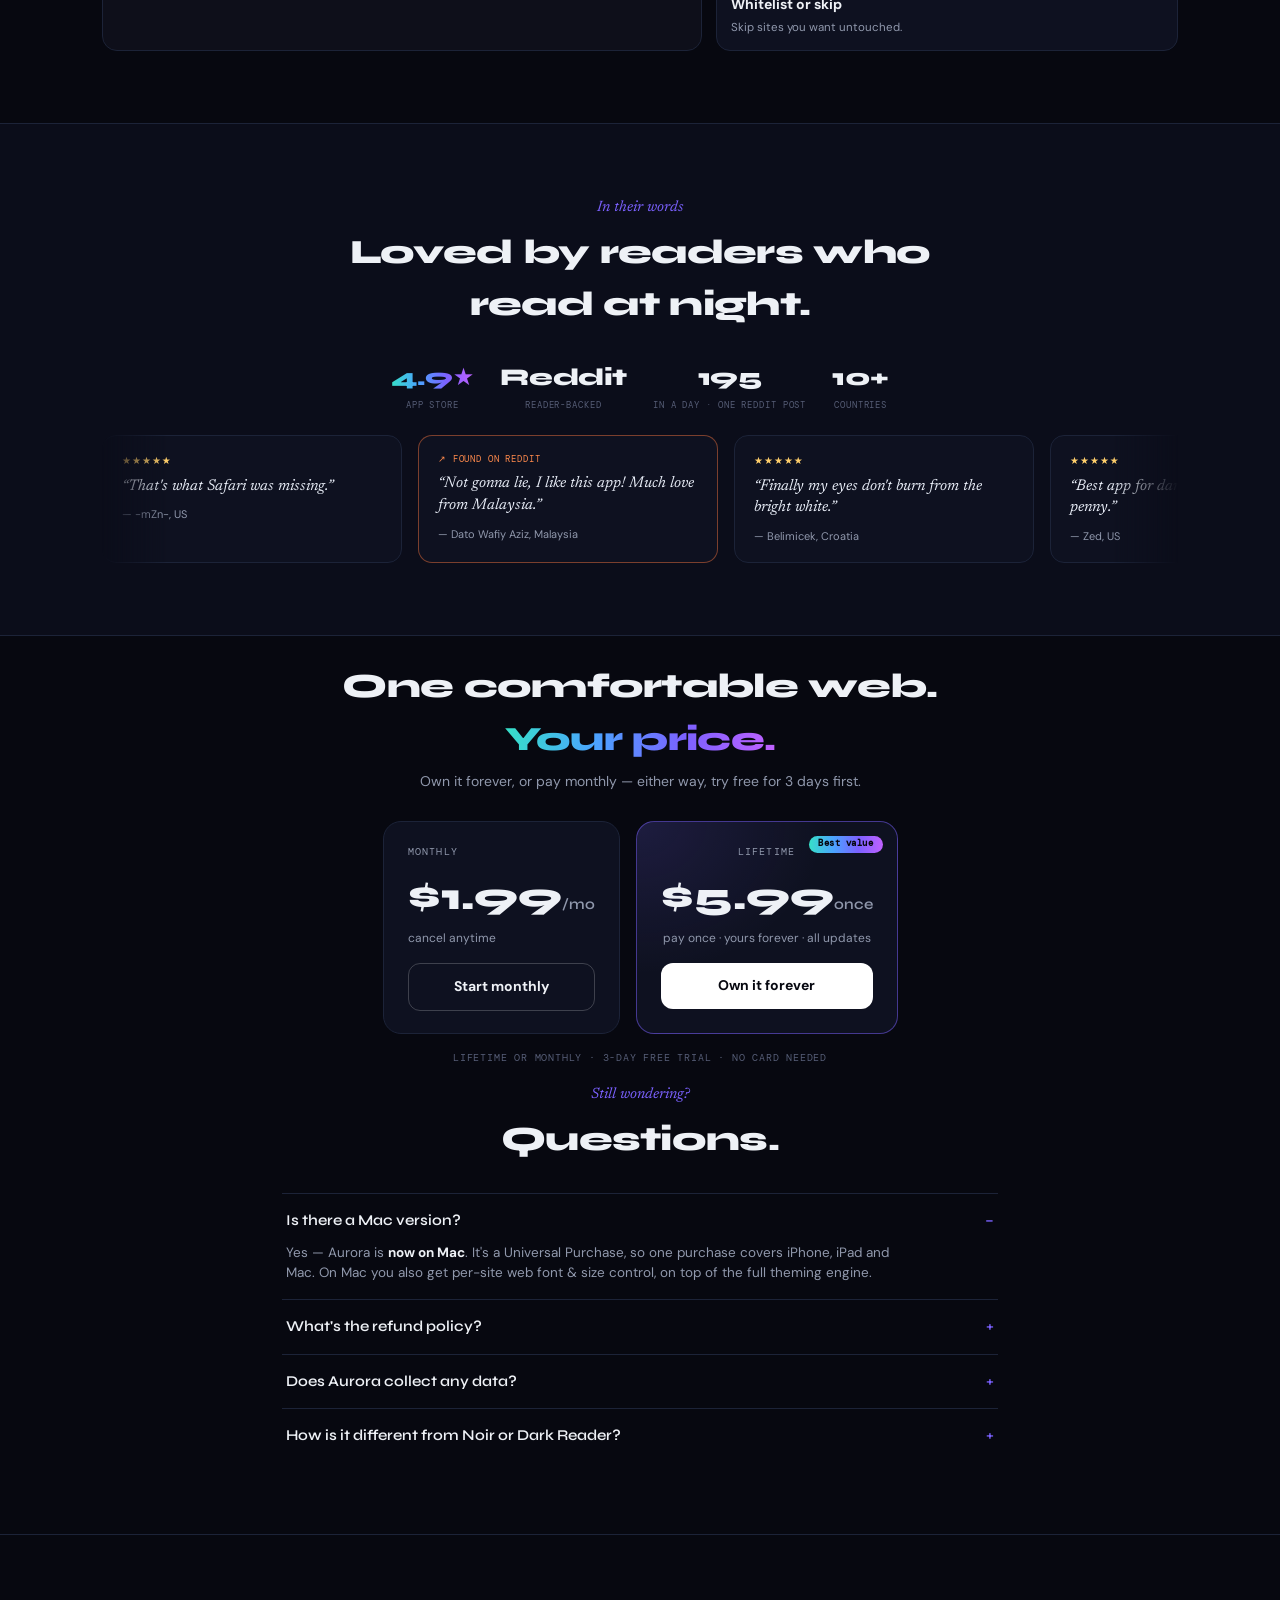
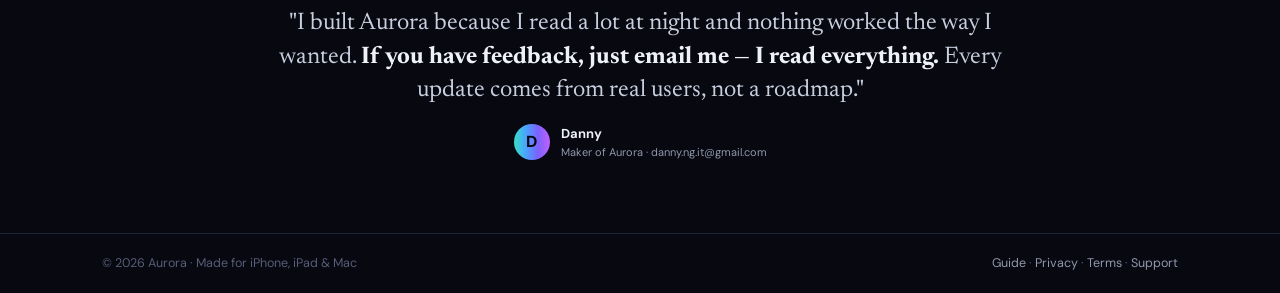
==== commit 2fc78c17: "feat: link user guide from nav, footers, and support setup section Co-Authored-By: Claude Fable 5 <n" ====
--- a/index.html
+++ b/index.html
@@ -213,7 +213,7 @@
 
 <nav><div class="c navin">
   <a class="brand" href="#hero"><img src="assets/aurora-icon-128.png" alt="">Aurora</a>
-  <div class="nlinks"><a href="#demo">Demo</a><a href="#ios">Ecosystem</a><a href="#reviews">Reviews</a><a href="#pricing">Pricing</a><a href="#faq">FAQ</a><a href="support.html">Support</a></div>
+  <div class="nlinks"><a href="#demo">Demo</a><a href="#ios">Ecosystem</a><a href="#reviews">Reviews</a><a href="#pricing">Pricing</a><a href="#faq">FAQ</a><a href="guide.html">Guide</a><a href="support.html">Support</a></div>
   <a class="dl" href="https://apps.apple.com/us/app/aurora-safari-dark-themes/id6751903540"><img src="assets/app-store-badge.svg" alt="Download on the App Store"></a>
 </div></nav>
 
@@ -310,7 +310,7 @@
   <div class="fsig"><div class="fav">D</div><div><div class="fname">Danny</div><div class="fhandle">Maker of Aurora · <a href="mailto:danny.ng.it@gmail.com">danny.ng.it@gmail.com</a></div></div></div>
 </div></section>
 
-<footer><div class="c fin"><div>© 2026 Aurora · Made for iPhone, iPad &amp; Mac</div><div><a href="privacy.html">Privacy</a> · <a href="terms.html">Terms</a> · <a href="support.html">Support</a></div></div></footer>
+<footer><div class="c fin"><div>© 2026 Aurora · Made for iPhone, iPad &amp; Mac</div><div><a href="guide.html">Guide</a> · <a href="privacy.html">Privacy</a> · <a href="terms.html">Terms</a> · <a href="support.html">Support</a></div></div></footer>
 
 <script>
   var sites=["Wikipedia","YouTube","Google","Reddit","X","Amazon","Medium","NYTimes","CNN","Pinterest","IMDb","Etsy","Slack"];
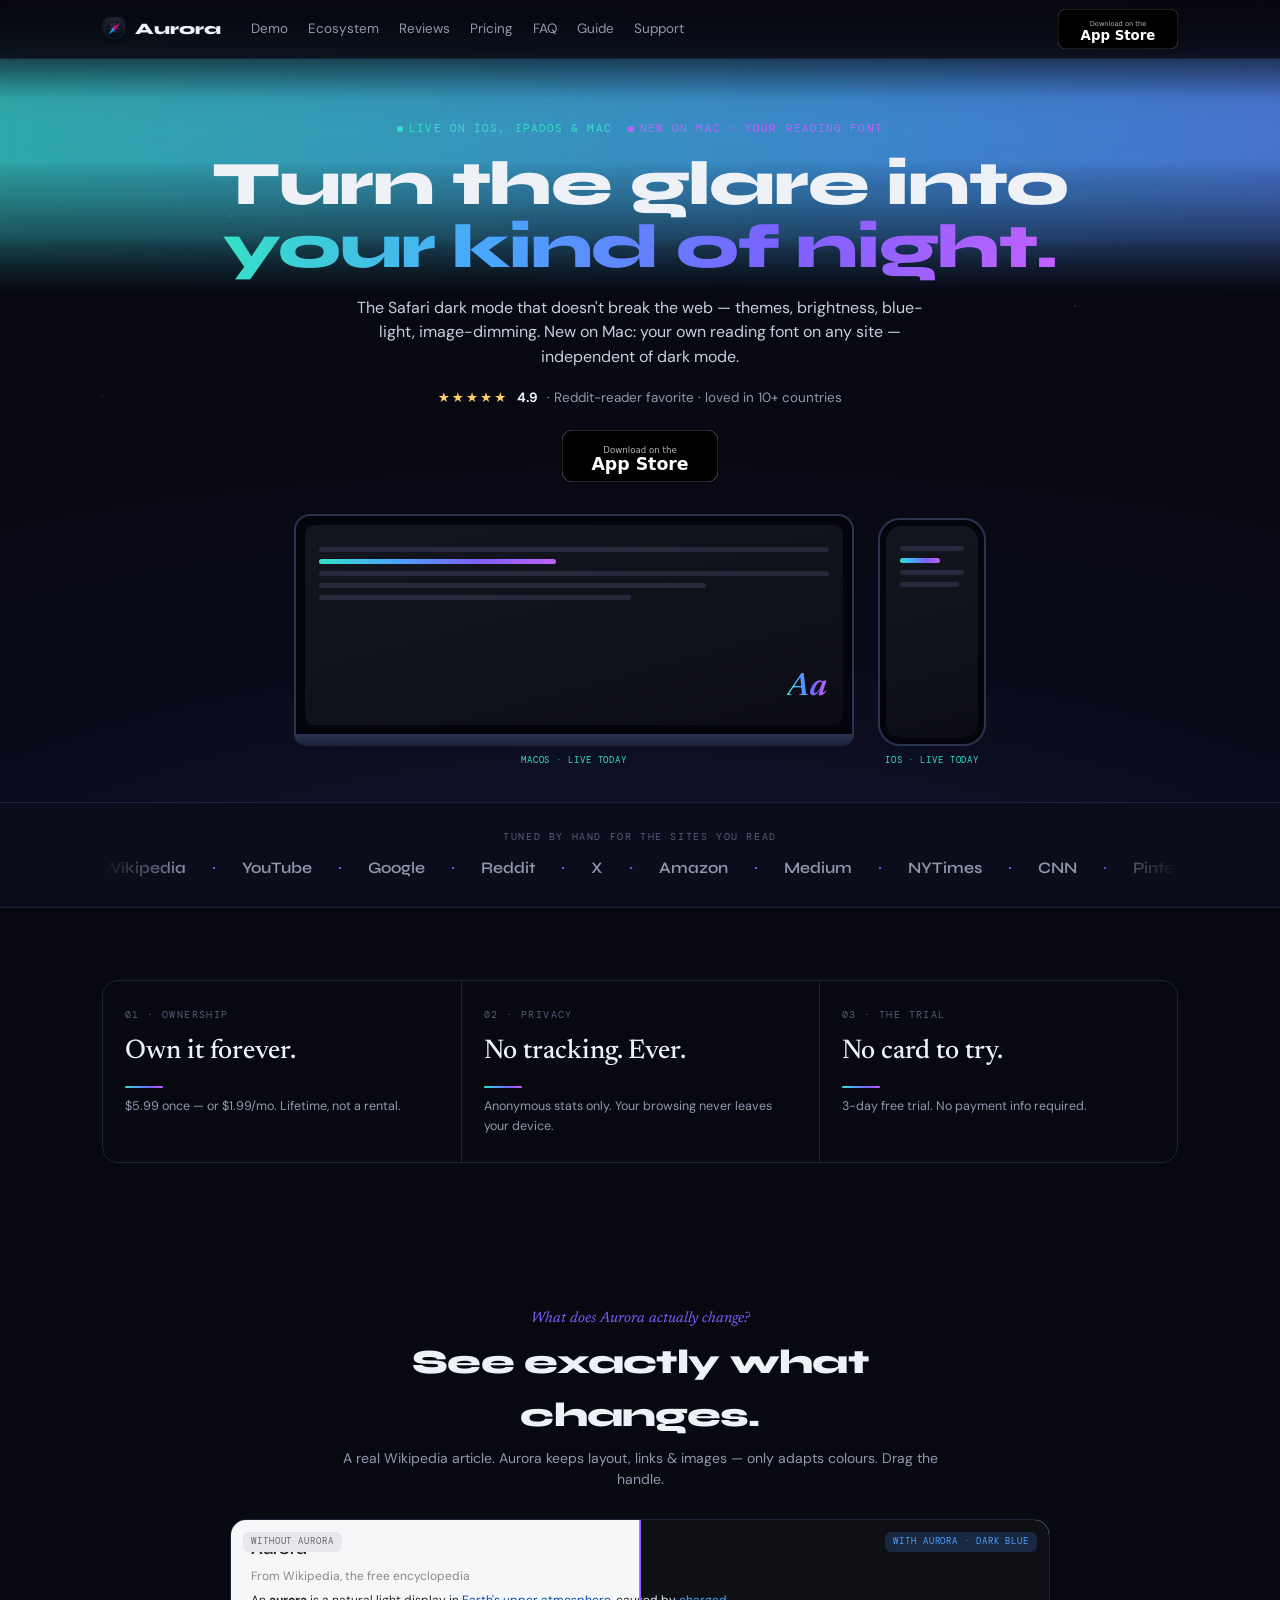
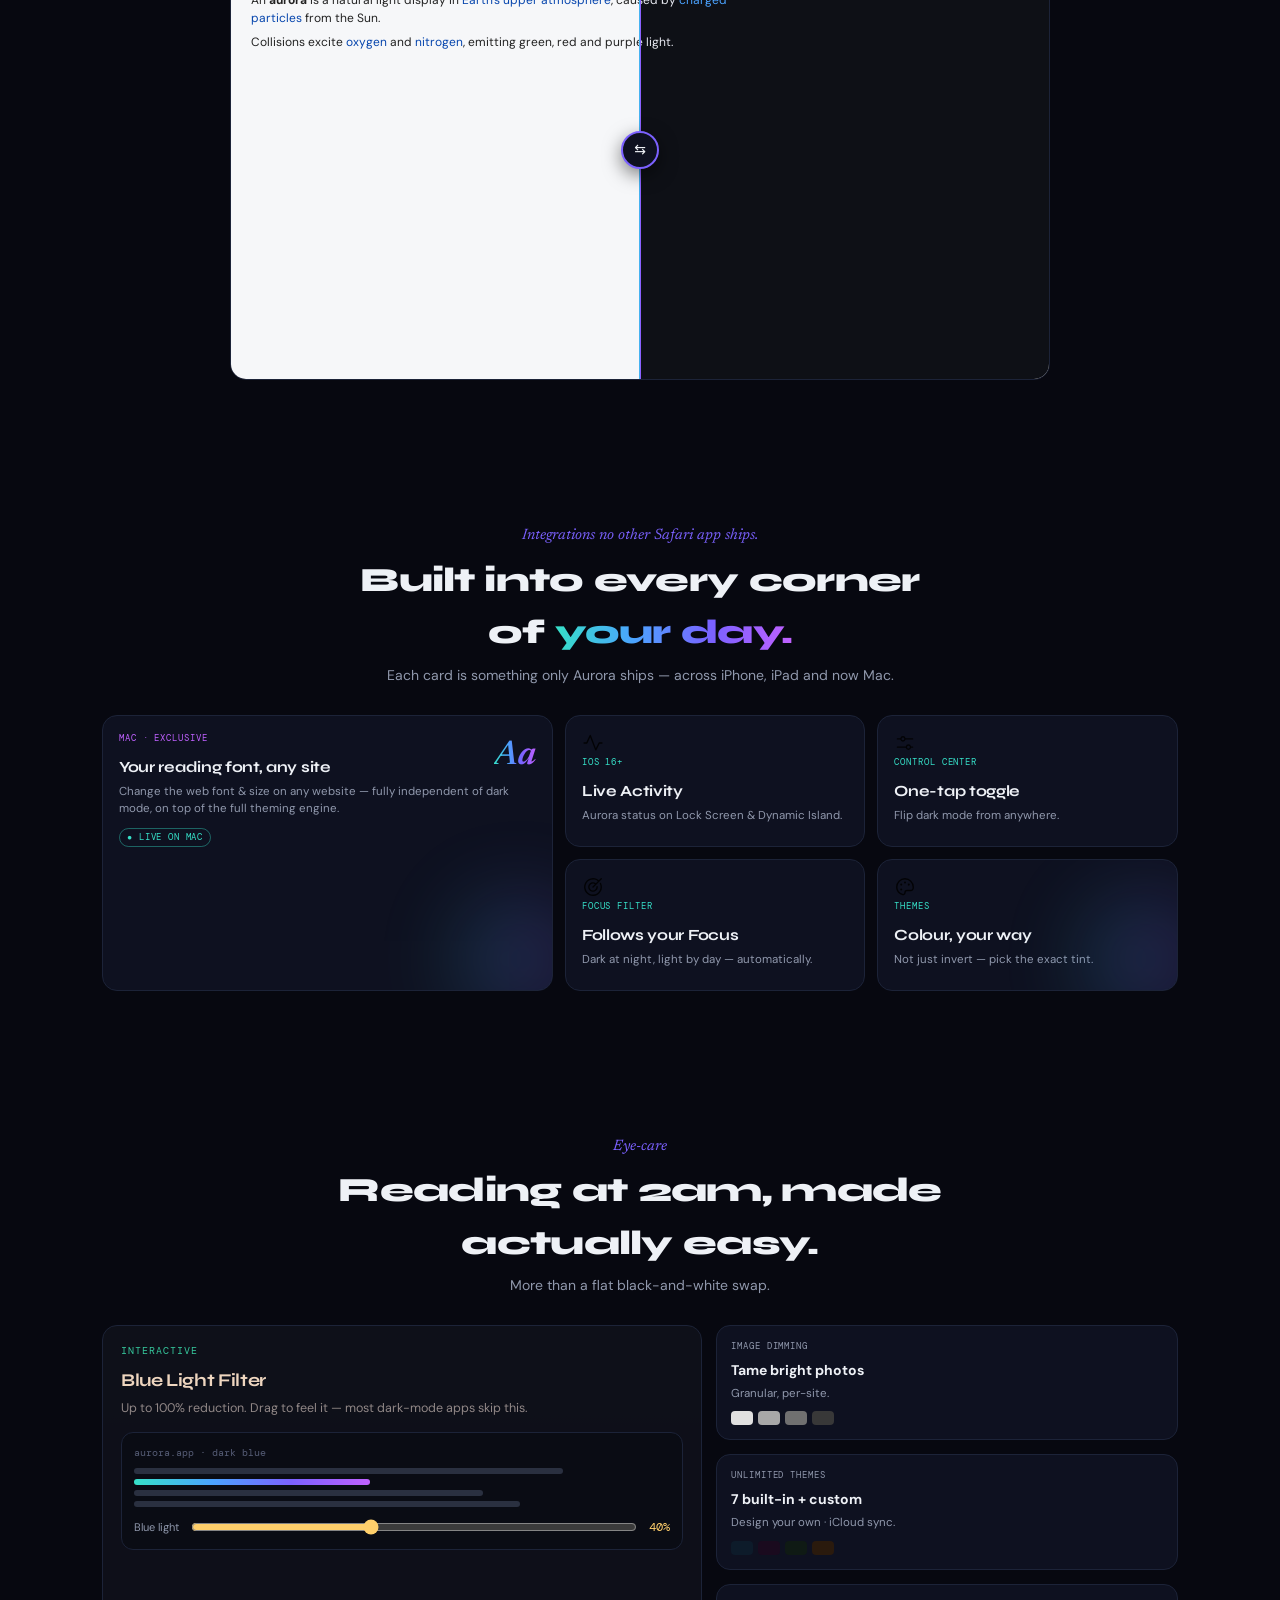
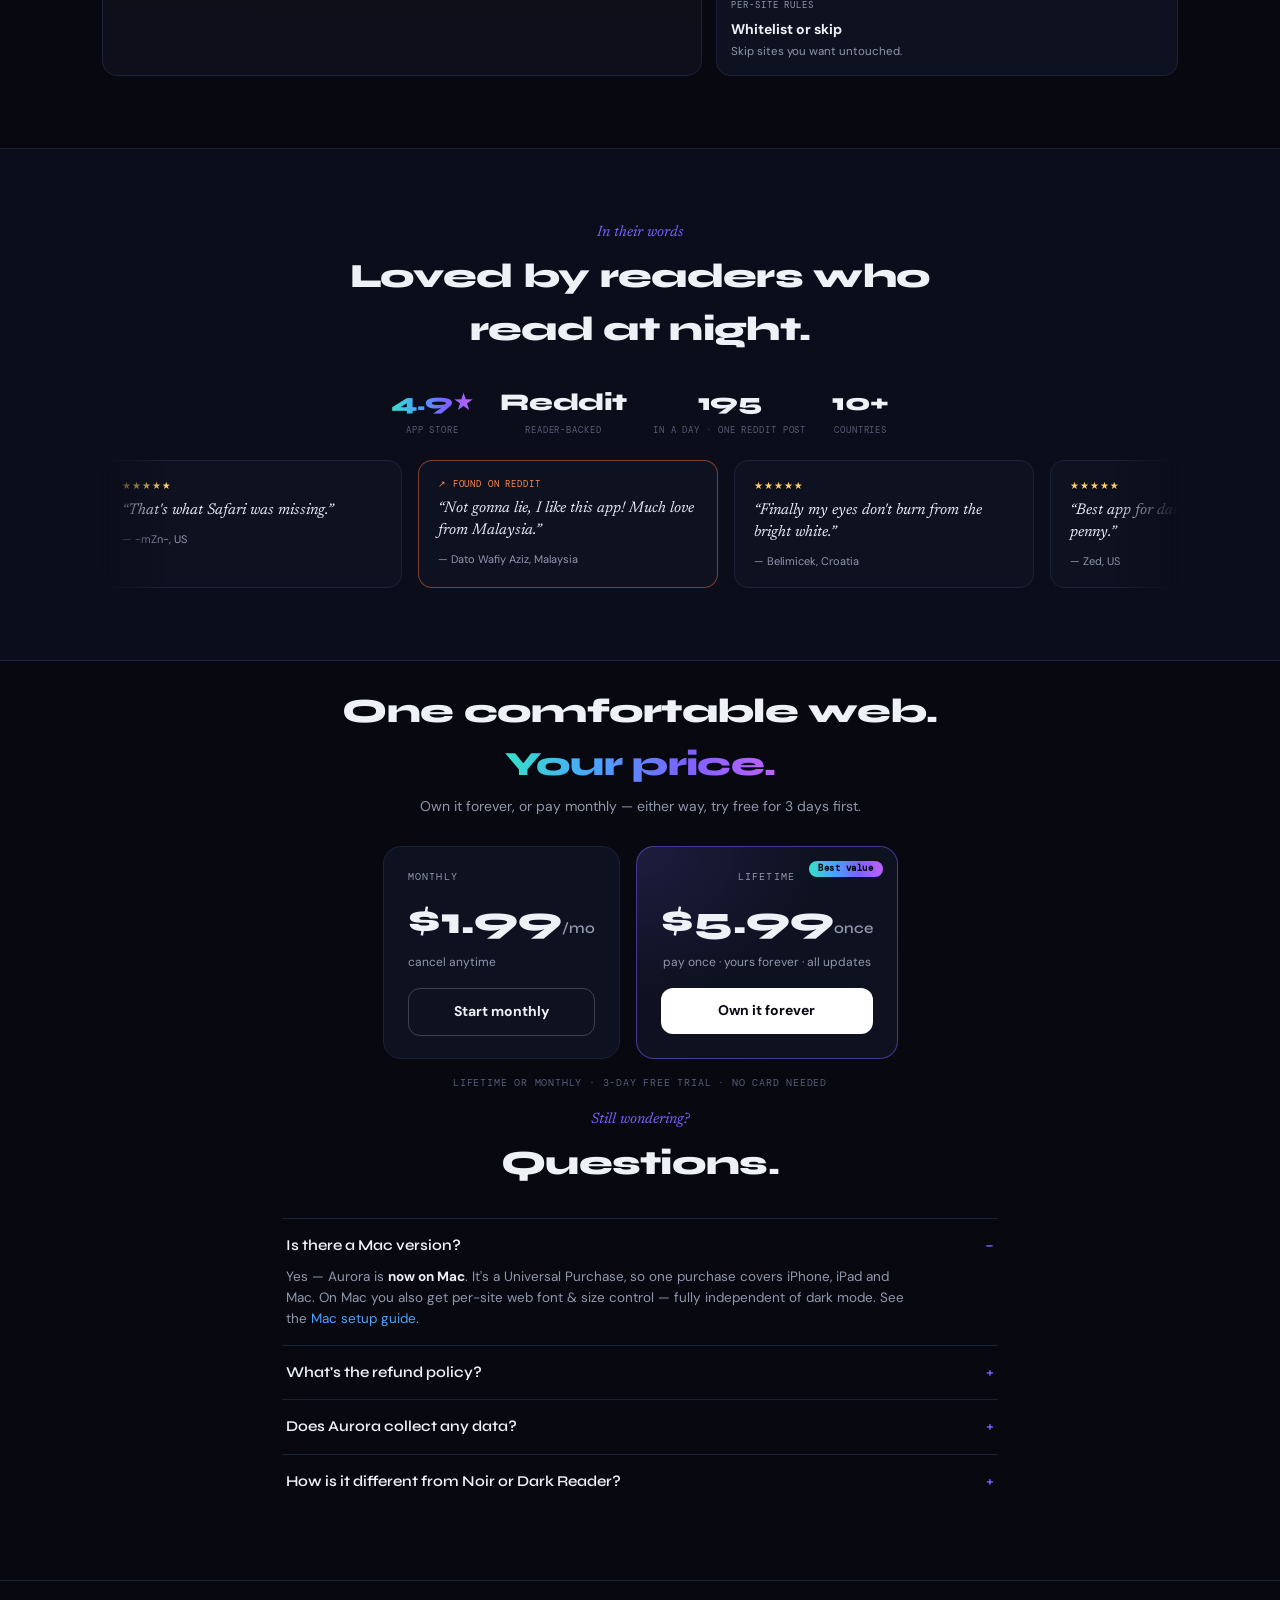
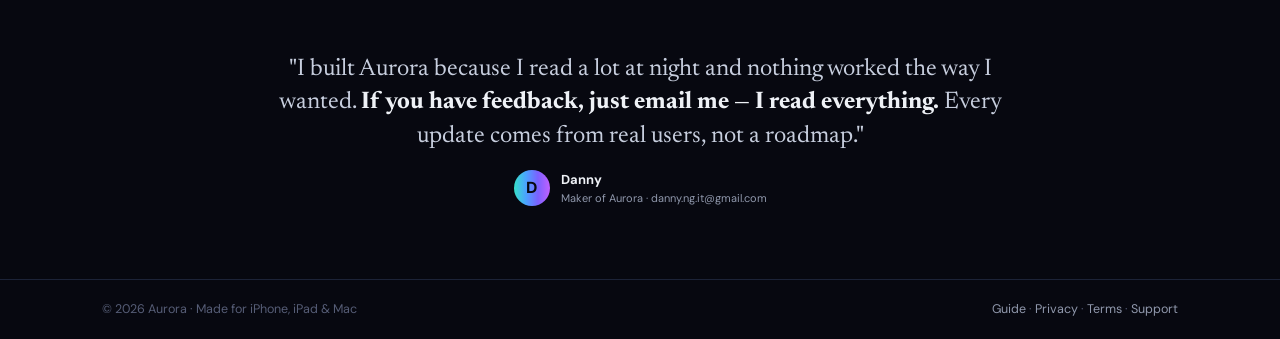
==== commit 570e6302: "feat: guide v2 — platform tabs for iOS & macOS, mark Mac as released - guide.html: tabbed layout (iO" ====
--- a/index.html
+++ b/index.html
@@ -222,7 +222,7 @@
   <div class="c hin">
     <div class="heyebrow"><span class="live"><i></i>Live on iOS, iPadOS &amp; Mac</span><span class="soon"><i></i>New on Mac · your reading font</span></div>
     <h1 class="htitle">Turn the glare into <span class="grad">your kind of night.</span></h1>
-    <p class="hsub">The Safari dark mode that doesn't break the web — themes, brightness, blue-light, image-dimming. New on Mac: your own reading font on any site.</p>
+    <p class="hsub">The Safari dark mode that doesn't break the web — themes, brightness, blue-light, image-dimming. New on Mac: your own reading font on any site — independent of dark mode.</p>
     <div class="rating"><span class="st">★★★★★</span><b>4.9</b> · Reddit-reader favorite · loved in 10+ countries</div>
     <div class="hcta"><a href="https://apps.apple.com/us/app/aurora-safari-dark-themes/id6751903540"><img src="assets/app-store-badge.svg" alt="Download on the App Store"></a></div>
     <div class="horizon">
@@ -255,7 +255,7 @@
 <section class="ios" id="ios"><div class="c">
   <div class="shead"><div class="q">Integrations no other Safari app ships.</div><h2>Built into every corner of <span class="grad">your day.</span></h2><p>Each card is something only Aurora ships — across iPhone, iPad and now Mac.</p></div>
   <div class="bento">
-    <div class="bc big mac"><span class="aaB grad">Aa</span><div class="tg">Mac · exclusive</div><h3>Your reading font, any site</h3><p>Change the web font &amp; size on any website — the Mac-only power, on top of the full theming engine.</p><span class="soonp" style="color:var(--teal);border-color:rgba(54,224,200,.4)">● live on Mac</span><div class="glow"></div></div>
+    <div class="bc big mac"><span class="aaB grad">Aa</span><div class="tg">Mac · exclusive</div><h3>Your reading font, any site</h3><p>Change the web font &amp; size on any website — fully independent of dark mode, on top of the full theming engine.</p><span class="soonp" style="color:var(--teal);border-color:rgba(54,224,200,.4)">● live on Mac</span><div class="glow"></div></div>
     <div class="bc"><img class="mi" src="assets/icons/pulse.svg" alt=""><div class="tg">iOS 16+</div><h3>Live Activity</h3><p>Aurora status on Lock Screen &amp; Dynamic Island.</p></div>
     <div class="bc"><img class="mi" src="assets/icons/sliders-horizontal.svg" alt=""><div class="tg">Control Center</div><h3>One-tap toggle</h3><p>Flip dark mode from anywhere.</p></div>
     <div class="bc"><img class="mi" src="assets/icons/target.svg" alt=""><div class="tg">Focus filter</div><h3>Follows your Focus</h3><p>Dark at night, light by day — automatically.</p></div>
@@ -299,7 +299,7 @@
 
 <section class="faq" id="faq"><div class="c" style="max-width:760px">
   <div class="shead"><div class="q">Still wondering?</div><h2>Questions.</h2></div>
-  <details open><summary>Is there a Mac version?</summary><p>Yes — Aurora is <b style="color:var(--ink)">now on Mac</b>. It's a Universal Purchase, so one purchase covers iPhone, iPad and Mac. On Mac you also get per-site web font &amp; size control, on top of the full theming engine.</p></details>
+  <details open><summary>Is there a Mac version?</summary><p>Yes — Aurora is <b style="color:var(--ink)">now on Mac</b>. It's a Universal Purchase, so one purchase covers iPhone, iPad and Mac. On Mac you also get per-site web font &amp; size control — fully independent of dark mode. See the <a href="guide.html#mac-setup">Mac setup guide</a>.</p></details>
   <details><summary>What's the refund policy?</summary><p>Standard Apple App Store policy. The 3-day free trial needs no payment info, so you can try before you buy.</p></details>
   <details><summary>Does Aurora collect any data?</summary><p>Only anonymous product-usage stats via TelemetryDeck — no personal data, no tracking, and your browsing never leaves your device. See the <a href="privacy.html">Privacy Policy</a>.</p></details>
   <details><summary>How is it different from Noir or Dark Reader?</summary><p>Aurora is built for the whole Apple ecosystem — Focus Filter, Control Center, Live Activity, Auto Schedule, Siri/Shortcuts on iOS, and on Mac, per-site web fonts &amp; size. Stable on iOS 18+.</p></details>
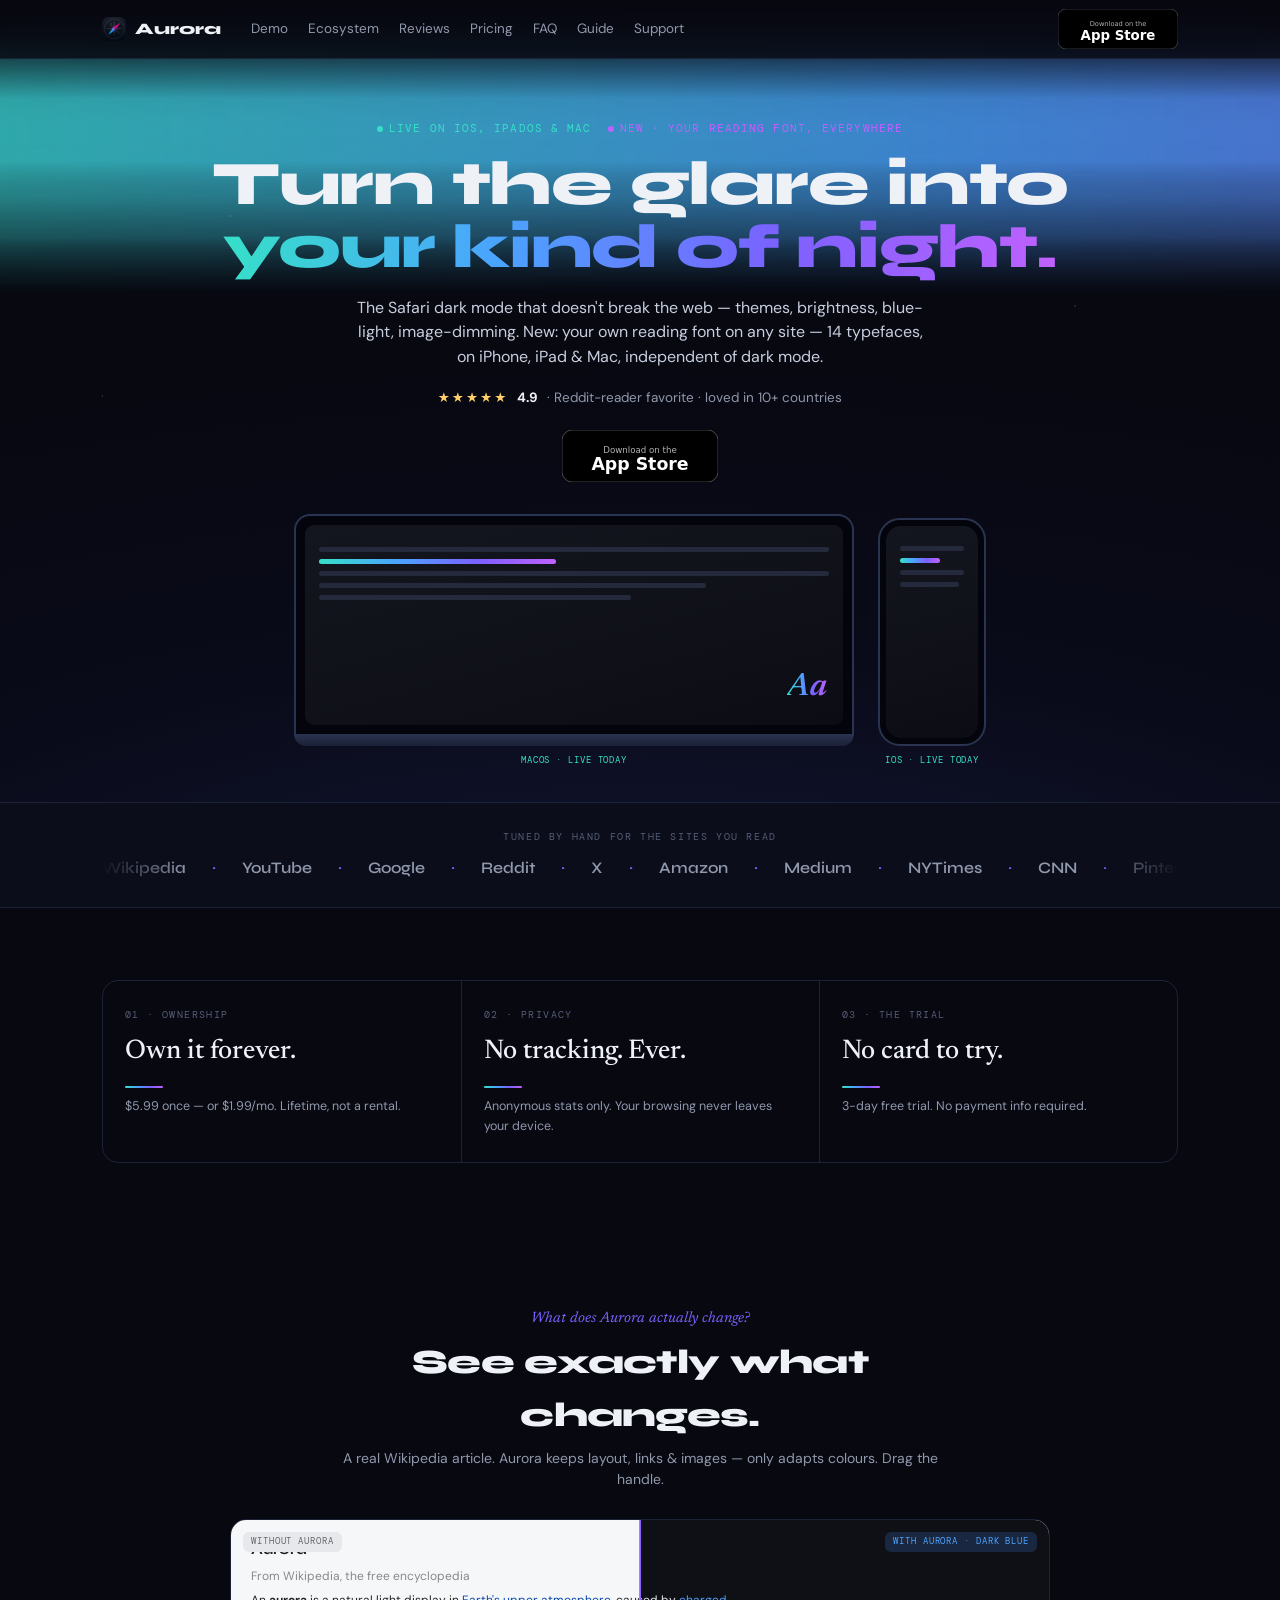
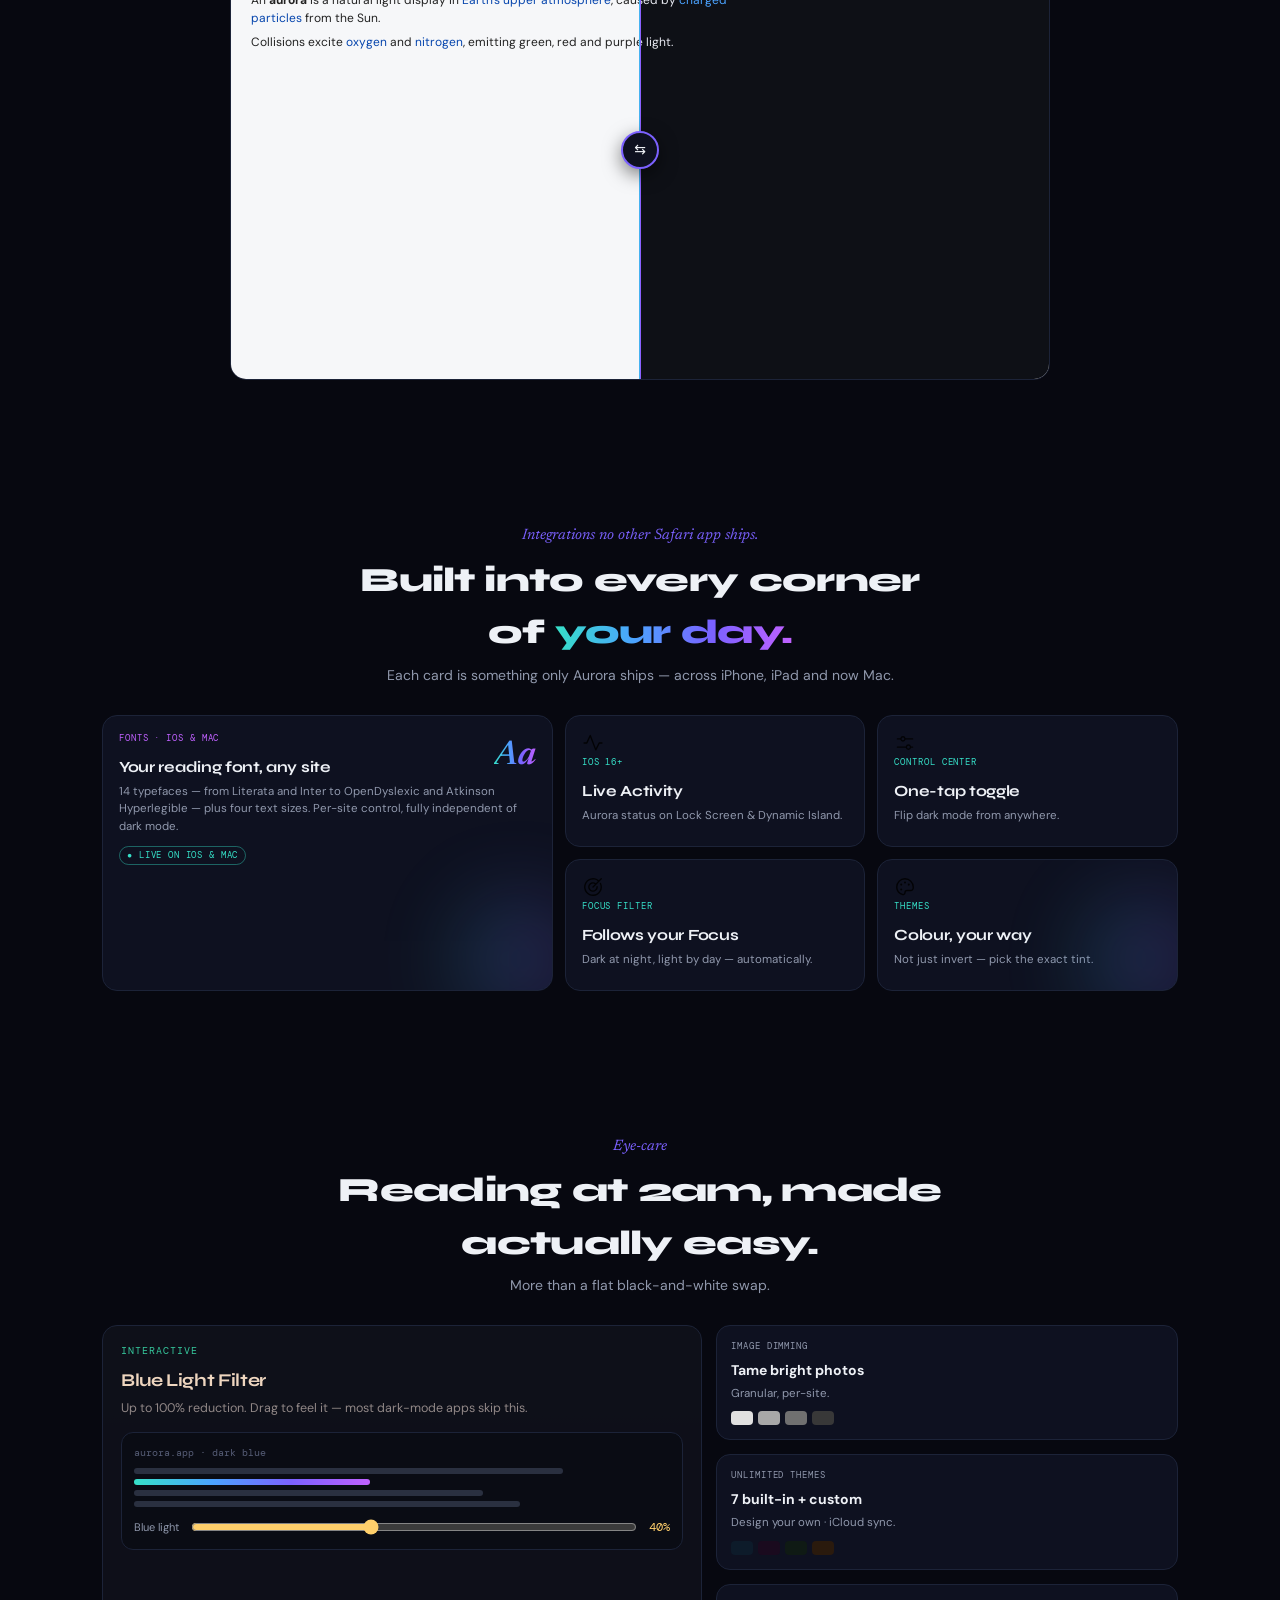
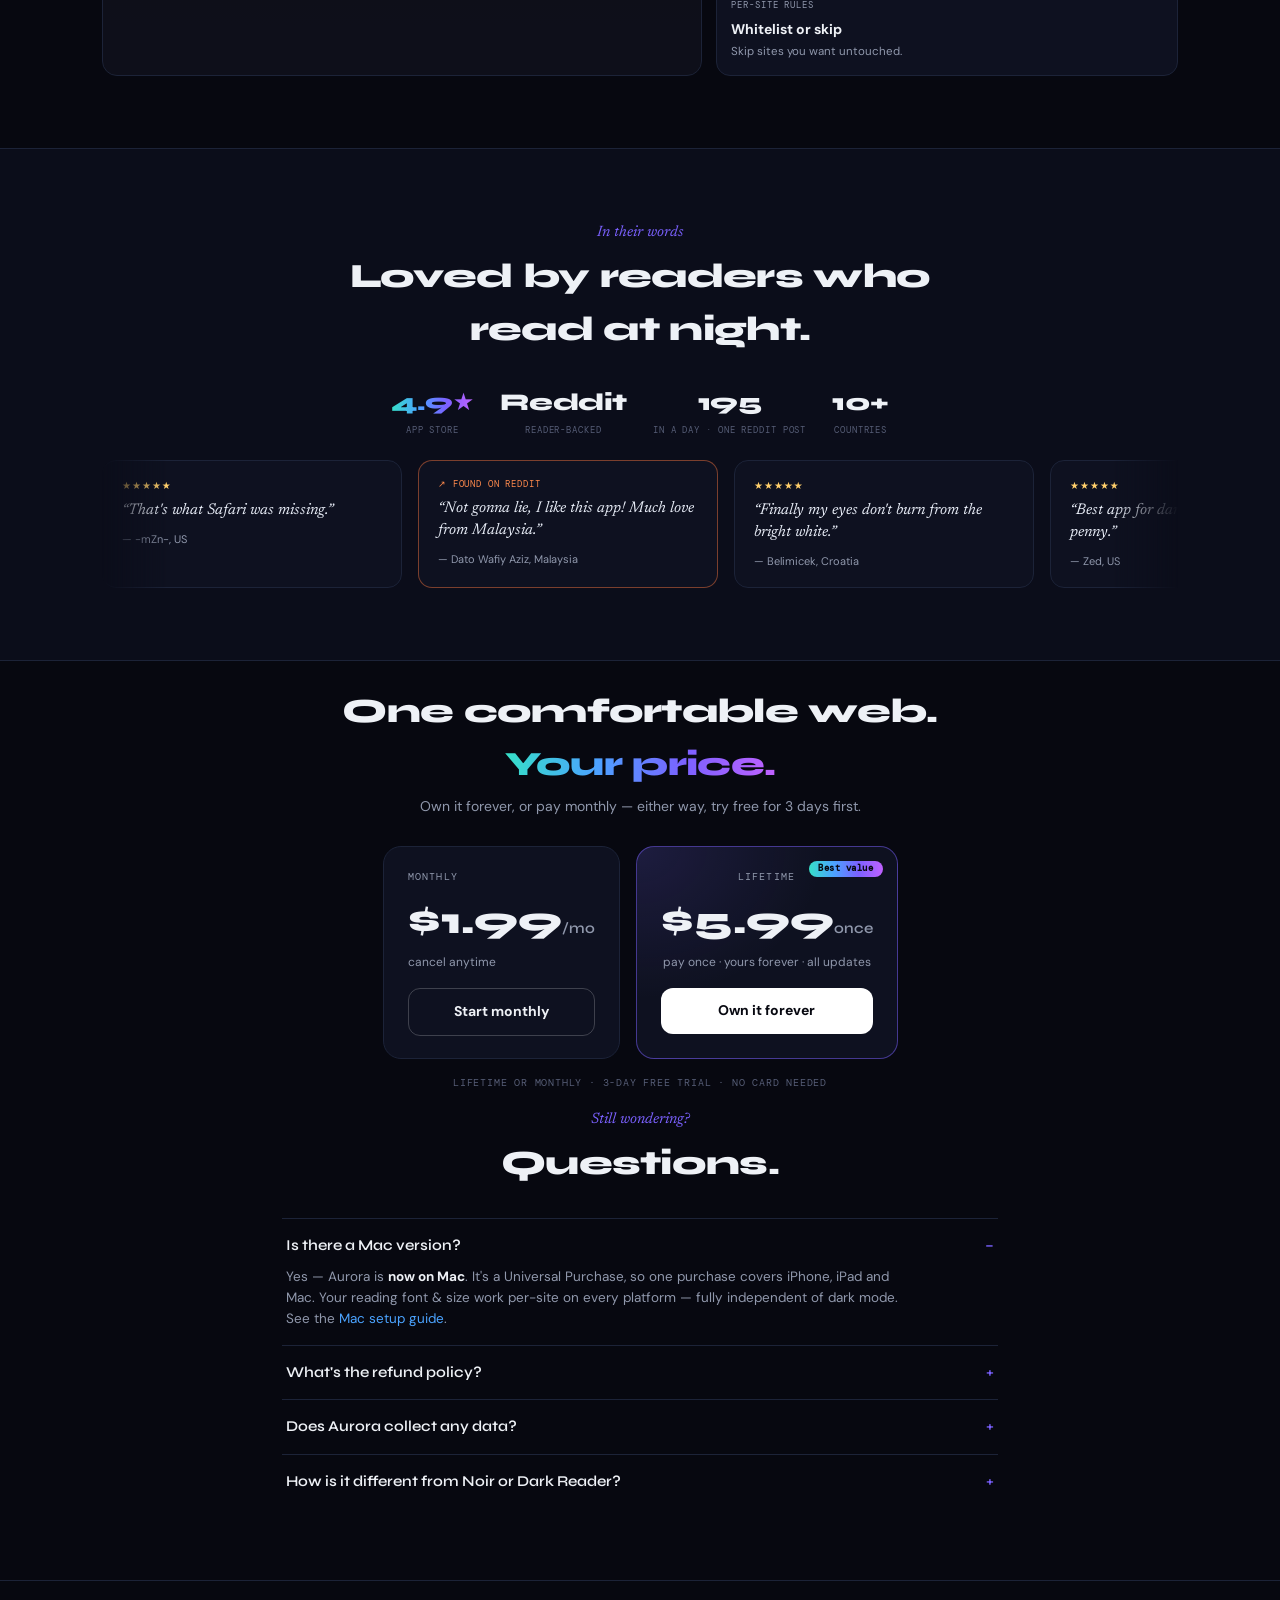
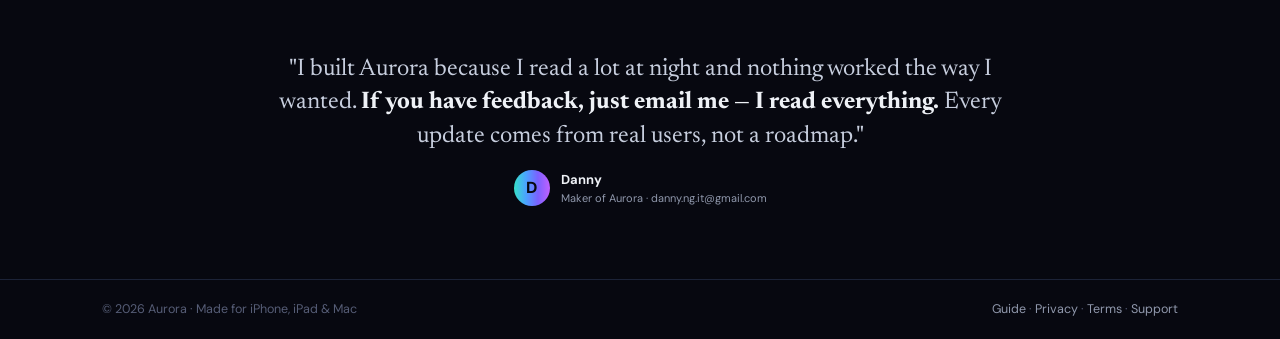
==== commit 6f62f40d: "fix bugs" ====
--- a/index.html
+++ b/index.html
@@ -5,18 +5,18 @@
   <meta name="viewport" content="width=device-width, initial-scale=1.0">
   <script>document.documentElement.classList.remove('no-js');</script>
   <title>Aurora — Safari Dark Themes for iPhone, iPad &amp; Mac</title>
-  <meta name="description" content="The Safari dark mode that doesn't break the web — themes, brightness, blue-light, image-dimming, and now your own reading font on Mac. Own it for $5.99 once, or $1.99/mo. 3-day free trial. Now on Mac.">
+  <meta name="description" content="The Safari dark mode that doesn't break the web — themes, brightness, blue-light, image-dimming, and your own reading font on any site. On iPhone, iPad &amp; Mac. Own it for $5.99 once, or $1.99/mo. 3-day free trial.">
   <meta name="robots" content="index, follow">
 
   <meta property="og:title" content="Aurora — Safari Dark Themes for iPhone, iPad &amp; Mac">
-  <meta property="og:description" content="The Safari dark mode that doesn't break the web — now on Mac, with your own reading font on any site. Own it for $5.99, or $1.99/mo.">
+  <meta property="og:description" content="The Safari dark mode that doesn't break the web — with your own reading font on any site, on iPhone, iPad &amp; Mac. Own it for $5.99, or $1.99/mo.">
   <meta property="og:type" content="website">
   <meta property="og:url" content="https://datnntqn.github.io/aurora-legal/">
   <meta property="og:image" content="https://datnntqn.github.io/aurora-legal/assets/aurora-icon.png">
 
   <meta name="twitter:card" content="summary_large_image">
   <meta name="twitter:title" content="Aurora — Safari Dark Themes for iPhone, iPad &amp; Mac">
-  <meta name="twitter:description" content="The Safari dark mode that doesn't break the web — now on Mac.">
+  <meta name="twitter:description" content="The Safari dark mode that doesn't break the web — now with your own reading font, on iPhone, iPad &amp; Mac.">
 
   <link rel="icon" type="image/png" href="assets/aurora-icon-128.png">
   <link rel="apple-touch-icon" href="assets/aurora-icon-180.png">
@@ -220,9 +220,9 @@
 <header id="hero" class="hero">
   <div class="stars"></div><div class="band"></div><div class="band two"></div>
   <div class="c hin">
-    <div class="heyebrow"><span class="live"><i></i>Live on iOS, iPadOS &amp; Mac</span><span class="soon"><i></i>New on Mac · your reading font</span></div>
+    <div class="heyebrow"><span class="live"><i></i>Live on iOS, iPadOS &amp; Mac</span><span class="soon"><i></i>New · your reading font, everywhere</span></div>
     <h1 class="htitle">Turn the glare into <span class="grad">your kind of night.</span></h1>
-    <p class="hsub">The Safari dark mode that doesn't break the web — themes, brightness, blue-light, image-dimming. New on Mac: your own reading font on any site — independent of dark mode.</p>
+    <p class="hsub">The Safari dark mode that doesn't break the web — themes, brightness, blue-light, image-dimming. New: your own reading font on any site — 14 typefaces, on iPhone, iPad &amp; Mac, independent of dark mode.</p>
     <div class="rating"><span class="st">★★★★★</span><b>4.9</b> · Reddit-reader favorite · loved in 10+ countries</div>
     <div class="hcta"><a href="https://apps.apple.com/us/app/aurora-safari-dark-themes/id6751903540"><img src="assets/app-store-badge.svg" alt="Download on the App Store"></a></div>
     <div class="horizon">
@@ -255,7 +255,7 @@
 <section class="ios" id="ios"><div class="c">
   <div class="shead"><div class="q">Integrations no other Safari app ships.</div><h2>Built into every corner of <span class="grad">your day.</span></h2><p>Each card is something only Aurora ships — across iPhone, iPad and now Mac.</p></div>
   <div class="bento">
-    <div class="bc big mac"><span class="aaB grad">Aa</span><div class="tg">Mac · exclusive</div><h3>Your reading font, any site</h3><p>Change the web font &amp; size on any website — fully independent of dark mode, on top of the full theming engine.</p><span class="soonp" style="color:var(--teal);border-color:rgba(54,224,200,.4)">● live on Mac</span><div class="glow"></div></div>
+    <div class="bc big mac"><span class="aaB grad">Aa</span><div class="tg">Fonts · iOS &amp; Mac</div><h3>Your reading font, any site</h3><p>14 typefaces — from Literata and Inter to OpenDyslexic and Atkinson Hyperlegible — plus four text sizes. Per-site control, fully independent of dark mode.</p><span class="soonp" style="color:var(--teal);border-color:rgba(54,224,200,.4)">● live on iOS &amp; Mac</span><div class="glow"></div></div>
     <div class="bc"><img class="mi" src="assets/icons/pulse.svg" alt=""><div class="tg">iOS 16+</div><h3>Live Activity</h3><p>Aurora status on Lock Screen &amp; Dynamic Island.</p></div>
     <div class="bc"><img class="mi" src="assets/icons/sliders-horizontal.svg" alt=""><div class="tg">Control Center</div><h3>One-tap toggle</h3><p>Flip dark mode from anywhere.</p></div>
     <div class="bc"><img class="mi" src="assets/icons/target.svg" alt=""><div class="tg">Focus filter</div><h3>Follows your Focus</h3><p>Dark at night, light by day — automatically.</p></div>
@@ -299,10 +299,10 @@
 
 <section class="faq" id="faq"><div class="c" style="max-width:760px">
   <div class="shead"><div class="q">Still wondering?</div><h2>Questions.</h2></div>
-  <details open><summary>Is there a Mac version?</summary><p>Yes — Aurora is <b style="color:var(--ink)">now on Mac</b>. It's a Universal Purchase, so one purchase covers iPhone, iPad and Mac. On Mac you also get per-site web font &amp; size control — fully independent of dark mode. See the <a href="guide.html#mac-setup">Mac setup guide</a>.</p></details>
+  <details open><summary>Is there a Mac version?</summary><p>Yes — Aurora is <b style="color:var(--ink)">now on Mac</b>. It's a Universal Purchase, so one purchase covers iPhone, iPad and Mac. Your reading font &amp; size work per-site on every platform — fully independent of dark mode. See the <a href="guide.html#mac-setup">Mac setup guide</a>.</p></details>
   <details><summary>What's the refund policy?</summary><p>Standard Apple App Store policy. The 3-day free trial needs no payment info, so you can try before you buy.</p></details>
   <details><summary>Does Aurora collect any data?</summary><p>Only anonymous product-usage stats via TelemetryDeck — no personal data, no tracking, and your browsing never leaves your device. See the <a href="privacy.html">Privacy Policy</a>.</p></details>
-  <details><summary>How is it different from Noir or Dark Reader?</summary><p>Aurora is built for the whole Apple ecosystem — Focus Filter, Control Center, Live Activity, Auto Schedule, Siri/Shortcuts on iOS, and on Mac, per-site web fonts &amp; size. Stable on iOS 18+.</p></details>
+  <details><summary>How is it different from Noir or Dark Reader?</summary><p>Aurora is built for the whole Apple ecosystem — Focus Filter, Control Center, Live Activity, Auto Schedule, Siri/Shortcuts on iOS — plus per-site web fonts &amp; sizes on both iOS and Mac, which no other Safari dark mode ships. Stable on iOS 18+.</p></details>
 </div></section>
 
 <section class="founder"><div class="c">
